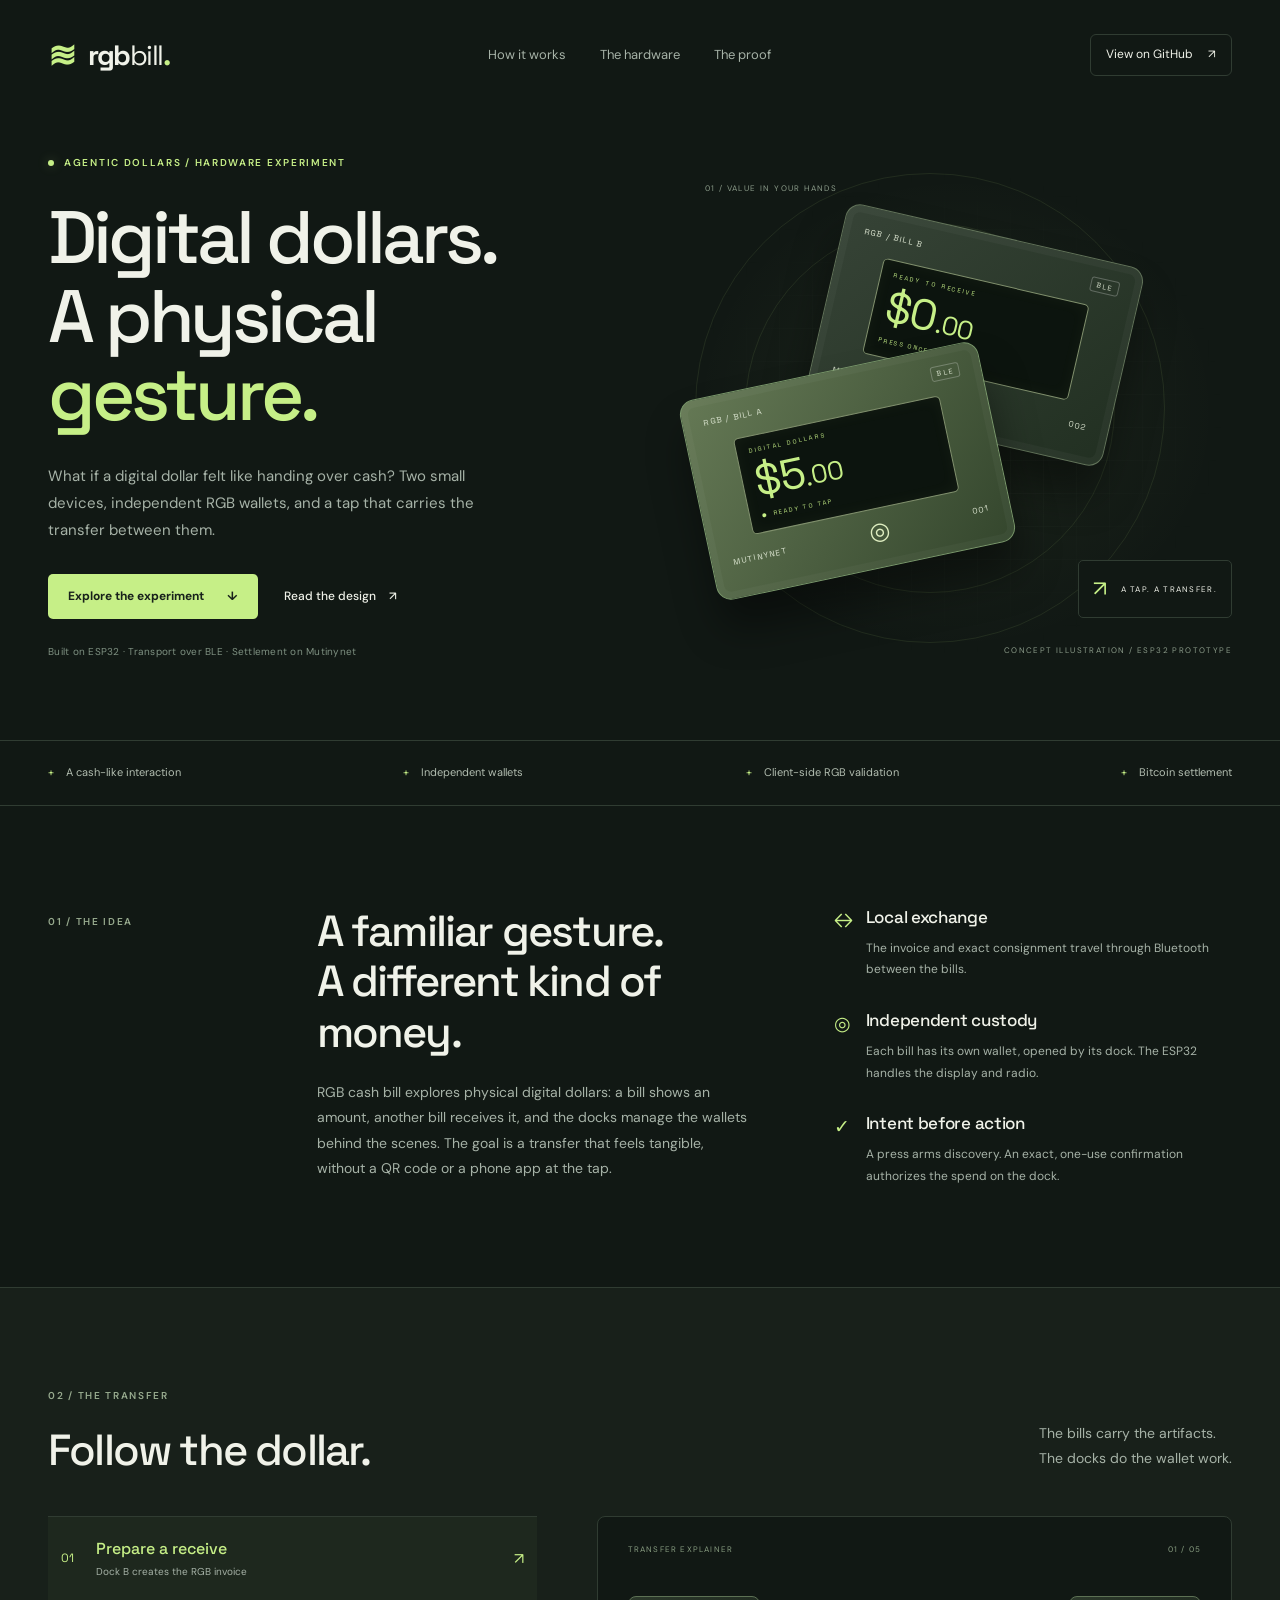
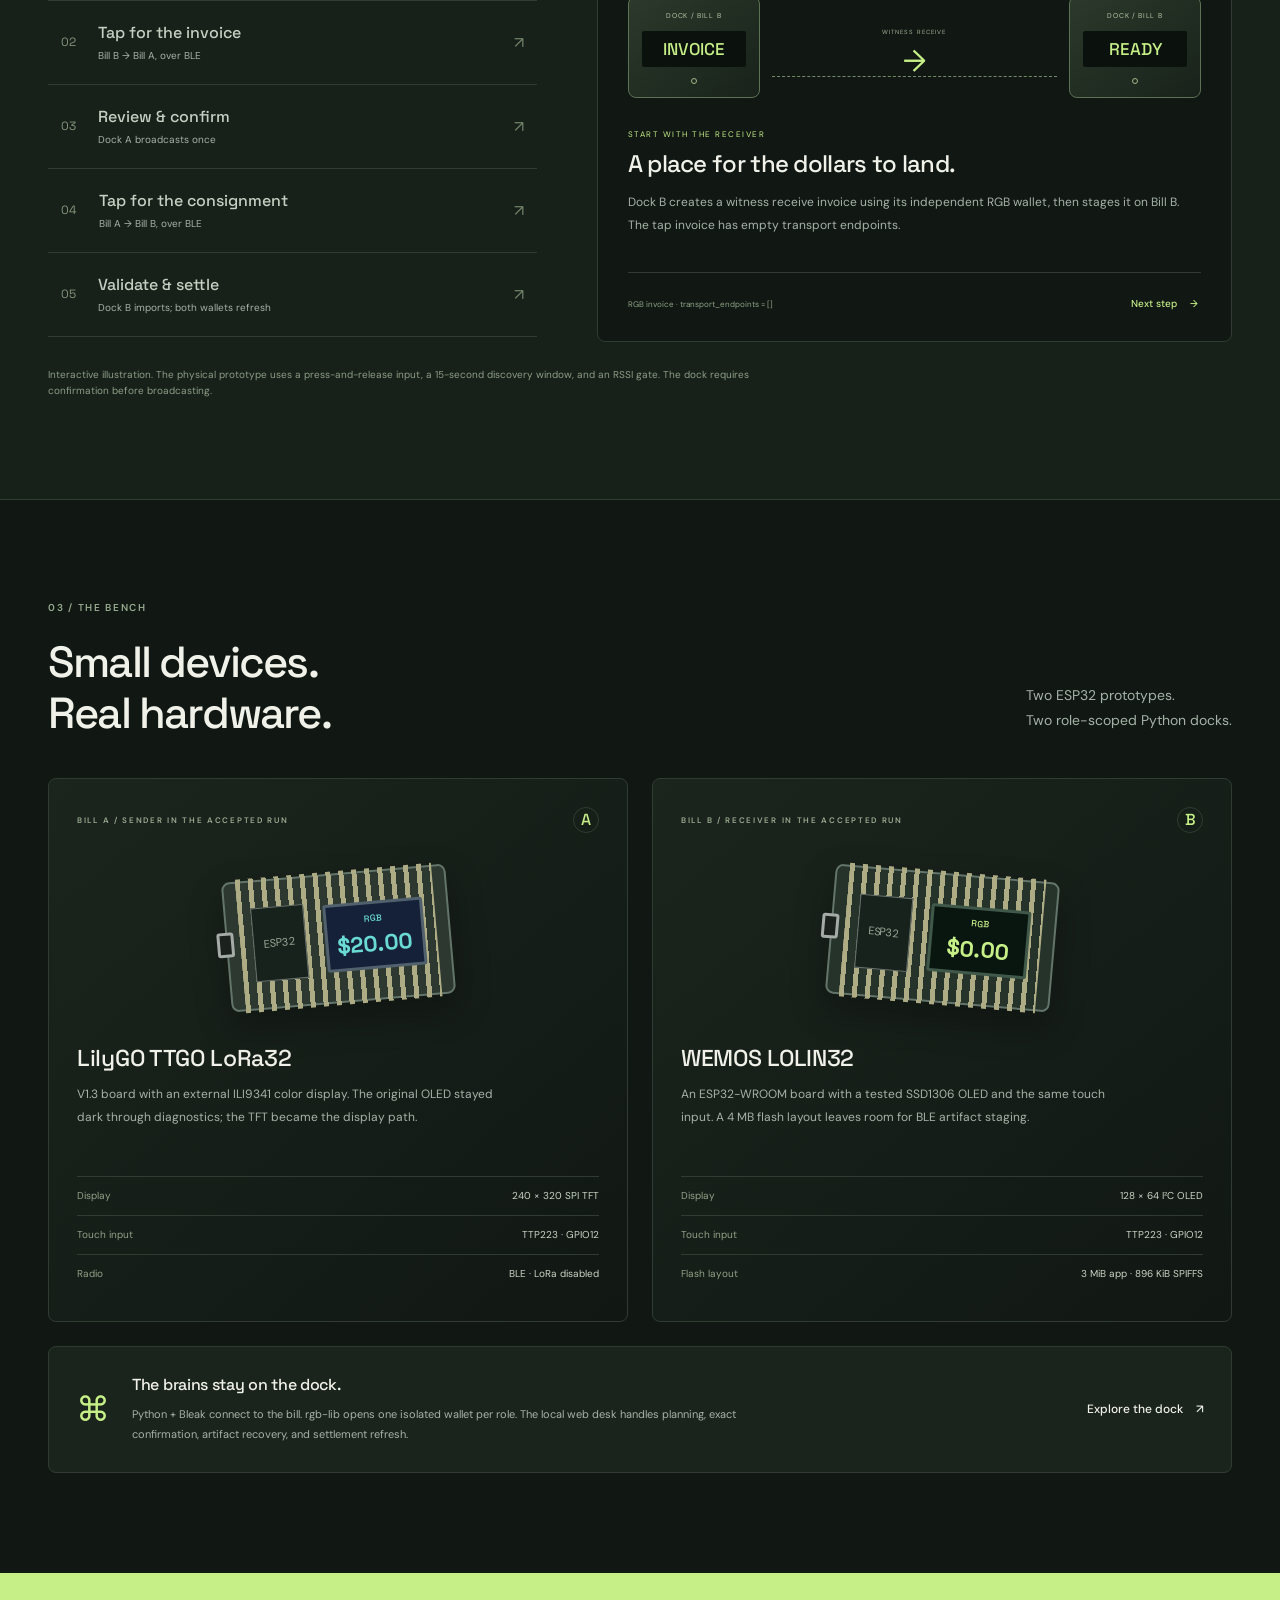
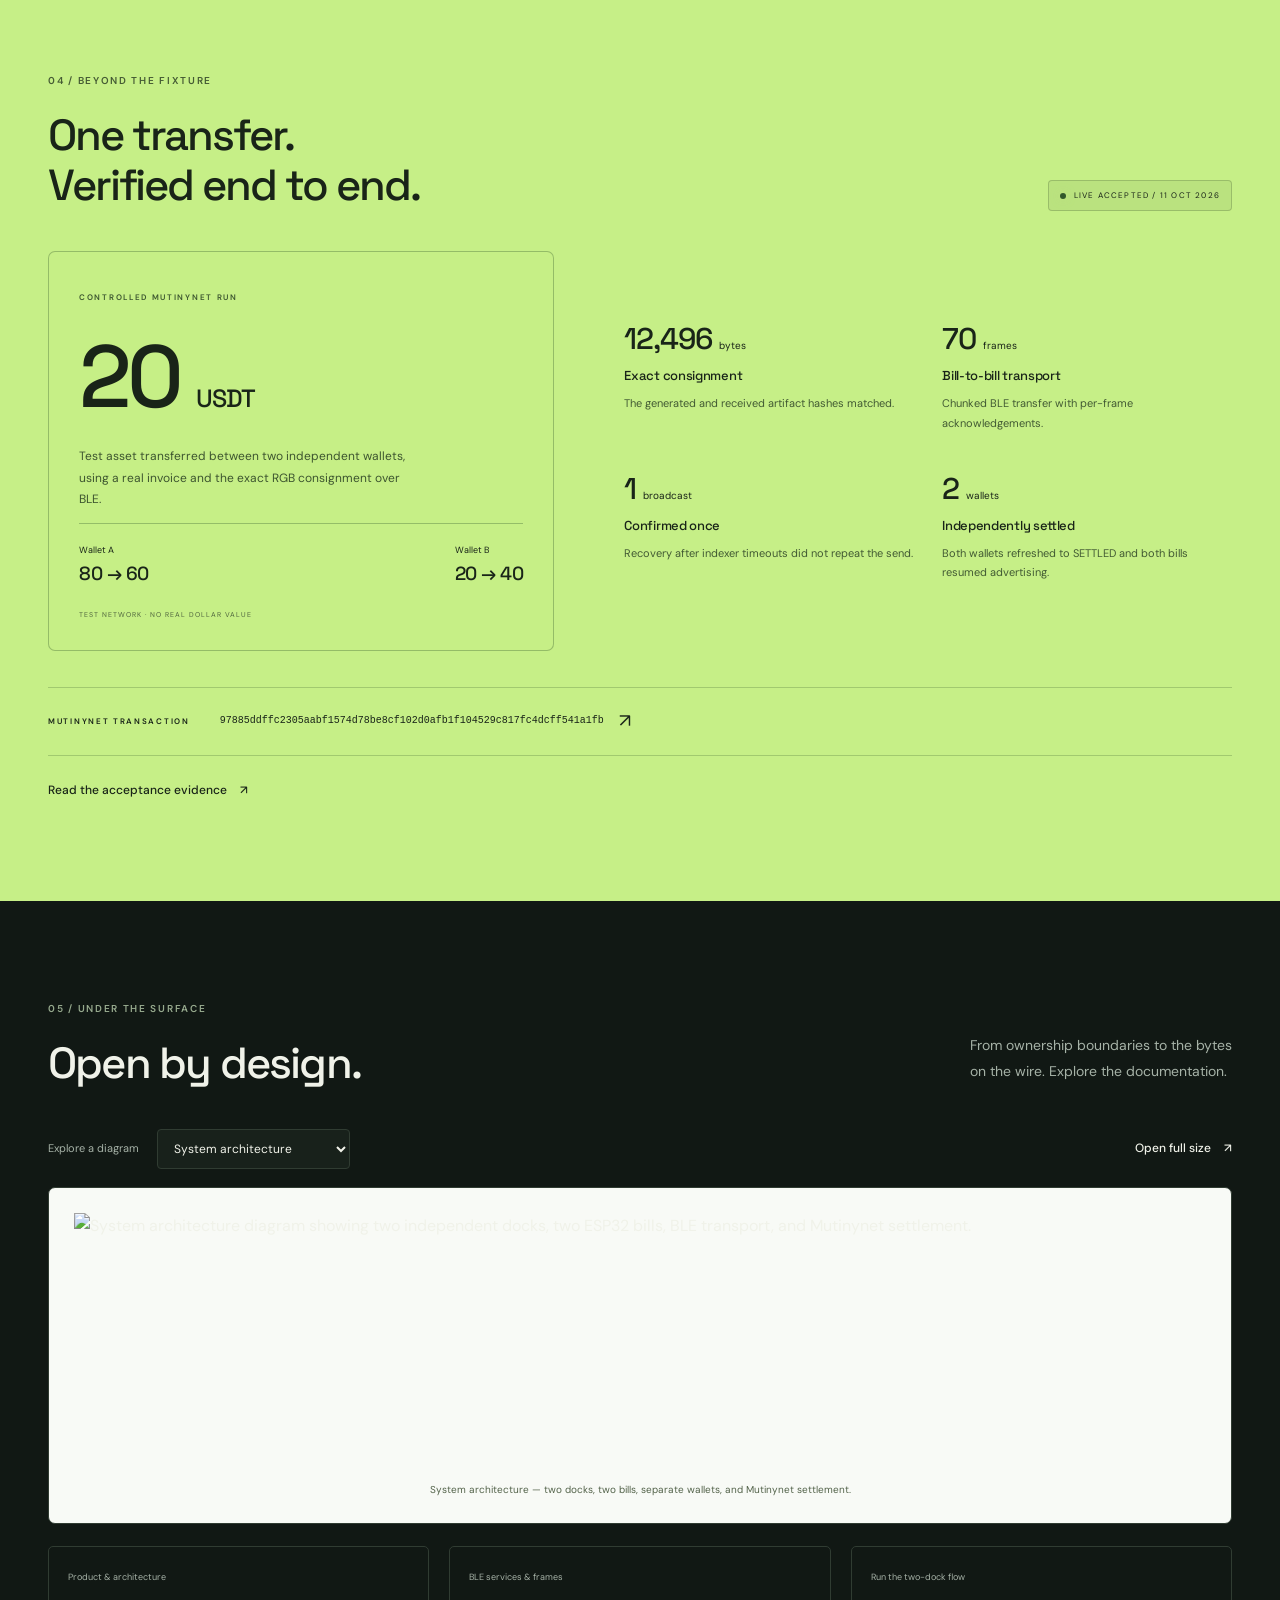
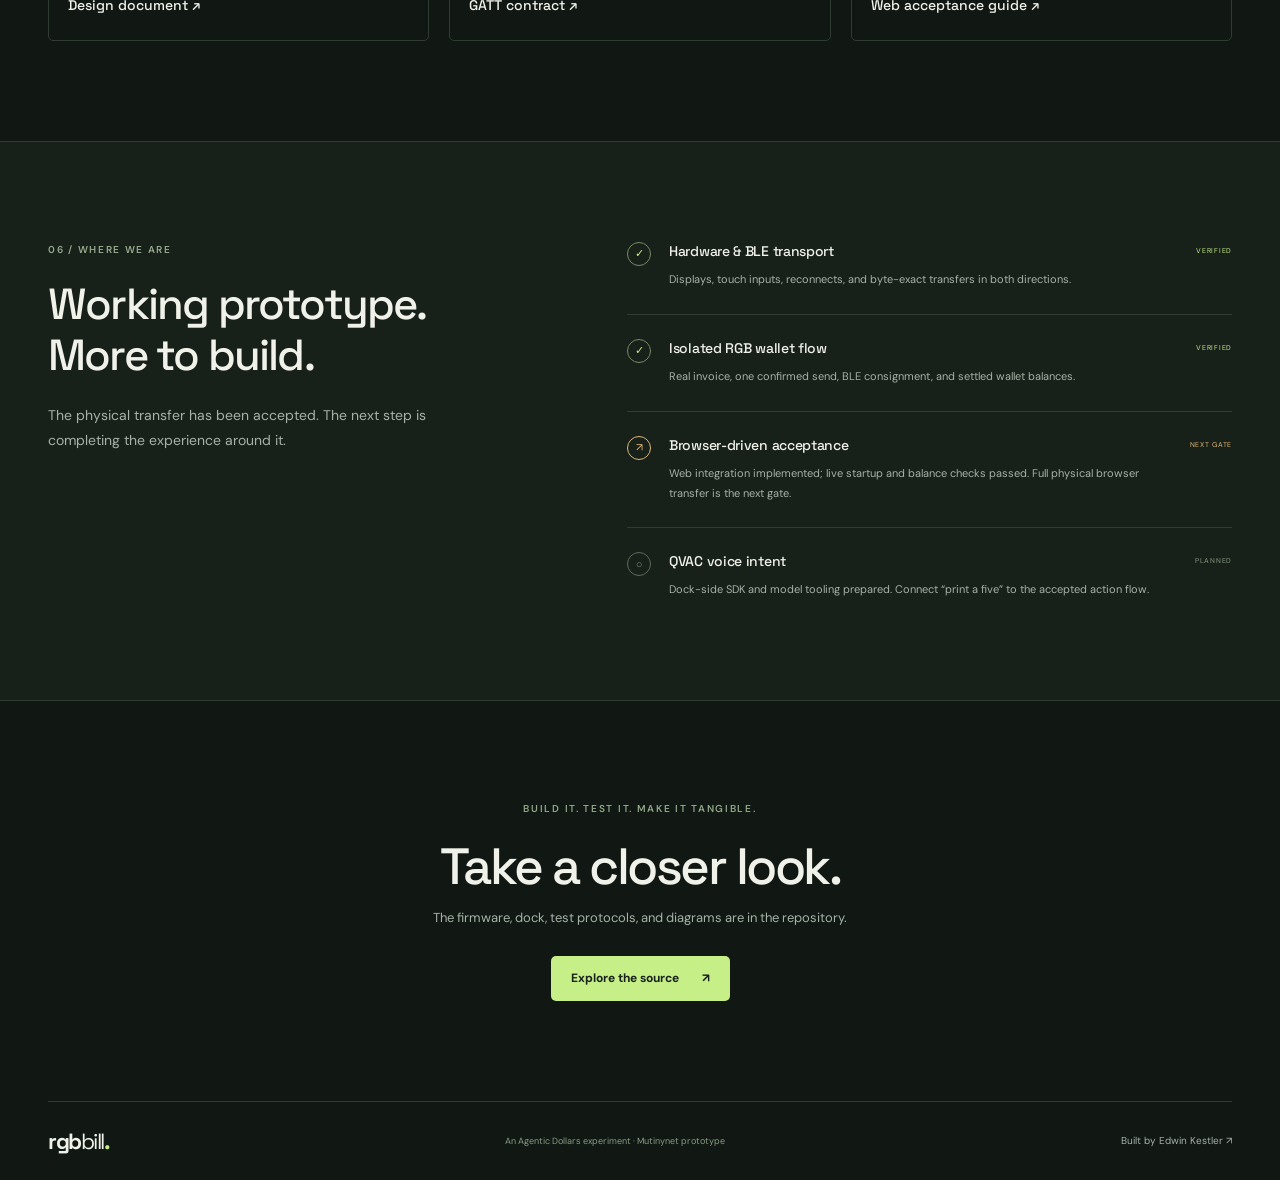
==== site/index.html @ d8220d80 "Add project website and GitHub Pages workflow" ====
<!doctype html>
<html lang="en">
  <head>
    <meta charset="utf-8" />
    <meta name="viewport" content="width=device-width, initial-scale=1" />
    <meta name="theme-color" content="#111814" />
    <meta
      name="description"
      content="RGB cash bill: a physical digital-dollar prototype. Two ESP32 bills exchange RGB invoices and consignments over Bluetooth, with settlement on Bitcoin Mutinynet."
    />
    <meta property="og:type" content="website" />
    <meta
      property="og:title"
      content="RGB cash bill — Digital dollars. A physical gesture."
    />
    <meta
      property="og:description"
      content="Two bills. Two independent wallets. One tap. Explore the working ESP32 + RGB prototype and its verified Mutinynet transfer."
    />
    <title>RGB cash bill — Digital dollars. A physical gesture.</title>
    <link rel="icon" href="assets/favicon.svg" type="image/svg+xml" />
    <link rel="stylesheet" href="styles.css" />
    <script src="app.js" defer></script>
  </head>
  <body>
    <a class="skip-link" href="#main">Skip to content</a>
    <header class="header wrap">
      <a class="wordmark" href="#" aria-label="RGB cash bill home"
        ><span class="brand-icon" aria-hidden="true">≋</span> rgb<span
          class="wordmark-light"
          >bill</span
        ><span class="wordmark-dot">.</span></a
      >
      <nav aria-label="Main navigation">
        <a href="#how-it-works">How it works</a>
        <a href="#hardware">The hardware</a>
        <a href="#proof">The proof</a>
      </nav>
      <a class="repo-link" href="https://github.com/EdwinKestler/bill"
        >View on GitHub <span aria-hidden="true">↗</span></a
      >
    </header>

    <main id="main">
      <section class="hero wrap" aria-labelledby="hero-title">
        <div class="hero-copy">
          <p class="eyebrow">
            <span class="live-dot" aria-hidden="true"></span> AGENTIC DOLLARS /
            HARDWARE EXPERIMENT
          </p>
          <h1 id="hero-title">
            Digital dollars.<br />A physical<br /><em>gesture.</em>
          </h1>
          <p class="hero-description">
            What if a digital dollar felt like handing over cash? Two small
            devices, independent RGB wallets, and a tap that carries the
            transfer between them.
          </p>
          <div class="hero-actions">
            <a class="button primary" href="#how-it-works"
              >Explore the experiment <span aria-hidden="true">↓</span></a
            ><a
              class="text-link"
              href="https://github.com/EdwinKestler/bill/blob/main/docs/DESIGN.md"
              >Read the design <span aria-hidden="true">↗</span></a
            >
          </div>
          <p class="hero-footnote">
            Built on ESP32 · Transport over BLE · Settlement on Mutinynet
          </p>
        </div>
        <div
          class="hero-art"
          role="img"
          aria-label="Illustration of two physical bills: Bill A displays 5 dollars ready to tap, and Bill B displays 0 dollars, ready to receive."
        >
          <div class="art-grid" aria-hidden="true"></div>
          <div class="orbit orbit-one" aria-hidden="true"></div>
          <div class="orbit orbit-two" aria-hidden="true"></div>
          <span class="art-label art-label-top" aria-hidden="true"
            >01 / VALUE IN YOUR HANDS</span
          >
          <div class="physical-note note-back" aria-hidden="true">
            <div class="note-top">
              <span>RGB / BILL B</span><span class="note-chip">BLE</span>
            </div>
            <div class="note-display">
              <span class="display-label">READY TO RECEIVE</span
              ><span class="display-amount">$0<span>.00</span></span
              ><span class="display-status">PRESS ONCE TO ARM</span>
            </div>
            <div class="note-bottom">
              <span>MUTINYNET</span><span class="note-touch">◎</span
              ><span>002</span>
            </div>
          </div>
          <div class="physical-note note-front" aria-hidden="true">
            <div class="note-top">
              <span>RGB / BILL A</span><span class="note-chip">BLE</span>
            </div>
            <div class="note-display">
              <span class="display-label">DIGITAL DOLLARS</span
              ><span class="display-amount">$5<span>.00</span></span
              ><span class="display-status"><i></i> READY TO TAP</span>
            </div>
            <div class="note-bottom">
              <span>MUTINYNET</span><span class="note-touch">◎</span
              ><span>001</span>
            </div>
          </div>
          <span class="tap-badge" aria-hidden="true"
            ><span>↗</span> A TAP. A TRANSFER.</span
          >
          <span class="art-label art-label-bottom" aria-hidden="true"
            >CONCEPT ILLUSTRATION / ESP32 PROTOTYPE</span
          >
        </div>
      </section>

      <div class="principle-strip">
        <div class="wrap">
          <span>A cash-like interaction</span><span>Independent wallets</span
          ><span>Client-side RGB validation</span
          ><span>Bitcoin settlement</span>
        </div>
      </div>

      <section class="intro wrap section" aria-labelledby="idea-title">
        <p class="eyebrow section-number">01 / THE IDEA</p>
        <div>
          <h2 id="idea-title">
            A familiar gesture.<br />A different kind of money.
          </h2>
          <p class="section-copy">
            RGB cash bill explores physical digital dollars: a bill shows an
            amount, another bill receives it, and the docks manage the wallets
            behind the scenes. The goal is a transfer that feels tangible,
            without a QR code or a phone app at the tap.
          </p>
        </div>
        <div class="intro-details">
          <article>
            <span class="detail-symbol" aria-hidden="true">↔</span>
            <h3>Local exchange</h3>
            <p>
              The invoice and exact consignment travel through Bluetooth between
              the bills.
            </p>
          </article>
          <article>
            <span class="detail-symbol" aria-hidden="true">◎</span>
            <h3>Independent custody</h3>
            <p>
              Each bill has its own wallet, opened by its dock. The ESP32
              handles the display and radio.
            </p>
          </article>
          <article>
            <span class="detail-symbol" aria-hidden="true">✓</span>
            <h3>Intent before action</h3>
            <p>
              A press arms discovery. An exact, one-use confirmation authorizes
              the spend on the dock.
            </p>
          </article>
        </div>
      </section>

      <section
        id="how-it-works"
        class="flow-section section"
        aria-labelledby="flow-title"
      >
        <div class="wrap">
          <div class="section-heading">
            <div>
              <p class="eyebrow section-number">02 / THE TRANSFER</p>
              <h2 id="flow-title">Follow the dollar.</h2>
            </div>
            <p class="section-copy">
              The bills carry the artifacts.<br />The docks do the wallet work.
            </p>
          </div>
          <div class="flow-layout">
            <div
              class="flow-steps"
              role="tablist"
              aria-label="Transfer sequence"
              aria-orientation="vertical"
            >
              <button
                id="step-1"
                class="flow-step"
                role="tab"
                aria-selected="true"
                aria-controls="flow-panel"
                tabindex="0"
                data-step="0"
              >
                <span class="step-number">01</span
                ><span
                  ><strong>Prepare a receive</strong
                  ><small>Dock B creates the RGB invoice</small></span
                ><span class="step-arrow" aria-hidden="true">↗</span>
              </button>
              <button
                id="step-2"
                class="flow-step"
                role="tab"
                aria-selected="false"
                aria-controls="flow-panel"
                tabindex="-1"
                data-step="1"
              >
                <span class="step-number">02</span
                ><span
                  ><strong>Tap for the invoice</strong
                  ><small>Bill B → Bill A, over BLE</small></span
                ><span class="step-arrow" aria-hidden="true">↗</span>
              </button>
              <button
                id="step-3"
                class="flow-step"
                role="tab"
                aria-selected="false"
                aria-controls="flow-panel"
                tabindex="-1"
                data-step="2"
              >
                <span class="step-number">03</span
                ><span
                  ><strong>Review &amp; confirm</strong
                  ><small>Dock A broadcasts once</small></span
                ><span class="step-arrow" aria-hidden="true">↗</span>
              </button>
              <button
                id="step-4"
                class="flow-step"
                role="tab"
                aria-selected="false"
                aria-controls="flow-panel"
                tabindex="-1"
                data-step="3"
              >
                <span class="step-number">04</span
                ><span
                  ><strong>Tap for the consignment</strong
                  ><small>Bill A → Bill B, over BLE</small></span
                ><span class="step-arrow" aria-hidden="true">↗</span>
              </button>
              <button
                id="step-5"
                class="flow-step"
                role="tab"
                aria-selected="false"
                aria-controls="flow-panel"
                tabindex="-1"
                data-step="4"
              >
                <span class="step-number">05</span
                ><span
                  ><strong>Validate &amp; settle</strong
                  ><small>Dock B imports; both wallets refresh</small></span
                ><span class="step-arrow" aria-hidden="true">↗</span>
              </button>
            </div>
            <div
              id="flow-panel"
              class="flow-panel"
              role="tabpanel"
              aria-labelledby="step-1"
              tabindex="0"
            >
              <div class="panel-top">
                <span>TRANSFER EXPLAINER</span
                ><span id="flow-counter">01 / 05</span>
              </div>
              <div class="transfer-visual" aria-hidden="true">
                <div class="mini-device">
                  <span id="flow-source-label">DOCK / BILL B</span
                  ><b id="flow-source">INVOICE</b><i></i>
                </div>
                <div class="transfer-wire">
                  <span id="flow-channel">WITNESS RECEIVE</span>
                  <div>→</div>
                </div>
                <div class="mini-device destination">
                  <span id="flow-destination-label">DOCK / BILL B</span
                  ><b id="flow-destination">READY</b><i></i>
                </div>
              </div>
              <p id="flow-tag" class="panel-tag">START WITH THE RECEIVER</p>
              <h3 id="flow-subtitle">A place for the dollars to land.</h3>
              <p id="flow-description">
                Dock B creates a witness receive invoice using its independent
                RGB wallet, then stages it on Bill B. The tap invoice has empty
                transport endpoints.
              </p>
              <div class="panel-footer">
                <span id="flow-detail"
                  >RGB invoice · transport_endpoints = []</span
                ><button id="next-step" class="text-button">
                  Next step <span aria-hidden="true">→</span>
                </button>
              </div>
            </div>
          </div>
          <p class="flow-note">
            Interactive illustration. The physical prototype uses a
            press-and-release input, a 15-second discovery window, and an RSSI
            gate. The dock requires confirmation before broadcasting.
          </p>
          <noscript
            ><p class="flow-note">
              The five steps are: prepare the receiving invoice; tap to move it
              to the sender; review and confirm on Dock A; tap to move the
              consignment to Bill B; import and settle on Dock B. Enable
              JavaScript to explore each step.
            </p></noscript
          >
        </div>
      </section>

      <section
        id="hardware"
        class="wrap section"
        aria-labelledby="hardware-title"
      >
        <div class="section-heading">
          <div>
            <p class="eyebrow section-number">03 / THE BENCH</p>
            <h2 id="hardware-title">Small devices.<br />Real hardware.</h2>
          </div>
          <p class="section-copy">
            Two ESP32 prototypes.<br />Two role-scoped Python docks.
          </p>
        </div>
        <div class="hardware-grid">
          <article class="hardware-card">
            <div class="hardware-top">
              <span class="eyebrow">BILL A / SENDER IN THE ACCEPTED RUN</span
              ><span class="hardware-index">A</span>
            </div>
            <div class="board-illustration board-ttgo" aria-hidden="true">
              <div class="board-pins"></div>
              <span class="board-chip">ESP32</span
              ><span class="board-screen">RGB<br /><b>$20.00</b></span
              ><span class="board-usb"></span>
            </div>
            <h3>LilyGO TTGO LoRa32</h3>
            <p>
              V1.3 board with an external ILI9341 color display. The original
              OLED stayed dark through diagnostics; the TFT became the display
              path.
            </p>
            <dl>
              <div>
                <dt>Display</dt>
                <dd>240 × 320 SPI TFT</dd>
              </div>
              <div>
                <dt>Touch input</dt>
                <dd>TTP223 · GPIO12</dd>
              </div>
              <div>
                <dt>Radio</dt>
                <dd>BLE · LoRa disabled</dd>
              </div>
            </dl>
          </article>
          <article class="hardware-card">
            <div class="hardware-top">
              <span class="eyebrow">BILL B / RECEIVER IN THE ACCEPTED RUN</span
              ><span class="hardware-index">B</span>
            </div>
            <div class="board-illustration board-lolin" aria-hidden="true">
              <div class="board-pins"></div>
              <span class="board-chip">ESP32</span
              ><span class="board-screen">RGB<br /><b>$0.00</b></span
              ><span class="board-usb"></span>
            </div>
            <h3>WEMOS LOLIN32</h3>
            <p>
              An ESP32-WROOM board with a tested SSD1306 OLED and the same touch
              input. A 4 MB flash layout leaves room for BLE artifact staging.
            </p>
            <dl>
              <div>
                <dt>Display</dt>
                <dd>128 × 64 I²C OLED</dd>
              </div>
              <div>
                <dt>Touch input</dt>
                <dd>TTP223 · GPIO12</dd>
              </div>
              <div>
                <dt>Flash layout</dt>
                <dd>3 MiB app · 896 KiB SPIFFS</dd>
              </div>
            </dl>
          </article>
        </div>
        <div class="dock-summary">
          <span class="dock-icon" aria-hidden="true">⌘</span>
          <div>
            <h3>The brains stay on the dock.</h3>
            <p>
              Python + Bleak connect to the bill. rgb-lib opens one isolated
              wallet per role. The local web desk handles planning, exact
              confirmation, artifact recovery, and settlement refresh.
            </p>
          </div>
          <a
            class="text-link"
            href="https://github.com/EdwinKestler/bill/tree/main/web"
            >Explore the dock <span aria-hidden="true">↗</span></a
          >
        </div>
      </section>

      <section id="proof" class="proof-section section">
        <div class="wrap">
          <div class="section-heading">
            <div>
              <p class="eyebrow section-number">04 / BEYOND THE FIXTURE</p>
              <h2>One transfer.<br />Verified end to end.</h2>
            </div>
            <span class="verified-label"
              ><span class="live-dot" aria-hidden="true"></span> LIVE ACCEPTED /
              11 OCT 2026</span
            >
          </div>
          <div class="proof-grid">
            <div class="proof-feature">
              <span class="eyebrow">CONTROLLED MUTINYNET RUN</span>
              <p class="proof-amount">20 <span>USDT</span></p>
              <p>
                Test asset transferred between two independent wallets, using a
                real invoice and the exact RGB consignment over BLE.
              </p>
              <div class="balance-row">
                <span>Wallet A <b>80 → 60</b></span
                ><span>Wallet B <b>20 → 40</b></span>
              </div>
              <span class="proof-test-label"
                >TEST NETWORK · NO REAL DOLLAR VALUE</span
              >
            </div>
            <div class="proof-metrics">
              <article>
                <span class="metric-value">12,496 <small>bytes</small></span>
                <h3>Exact consignment</h3>
                <p>The generated and received artifact hashes matched.</p>
              </article>
              <article>
                <span class="metric-value">70 <small>frames</small></span>
                <h3>Bill-to-bill transport</h3>
                <p>Chunked BLE transfer with per-frame acknowledgements.</p>
              </article>
              <article>
                <span class="metric-value">1 <small>broadcast</small></span>
                <h3>Confirmed once</h3>
                <p>Recovery after indexer timeouts did not repeat the send.</p>
              </article>
              <article>
                <span class="metric-value">2 <small>wallets</small></span>
                <h3>Independently settled</h3>
                <p>
                  Both wallets refreshed to SETTLED and both bills resumed
                  advertising.
                </p>
              </article>
            </div>
          </div>
          <div class="transaction">
            <span class="eyebrow">MUTINYNET TRANSACTION</span
            ><a
              href="https://mutinynet.com/tx/97885ddffc2305aabf1574d78be8cf102d0afb1f104529c817fc4dcff541a1fb"
              ><code
                >97885ddffc2305aabf1574d78be8cf102d0afb1f104529c817fc4dcff541a1fb</code
              ><span aria-hidden="true">↗</span></a
            >
          </div>
          <a
            class="text-link"
            href="https://github.com/EdwinKestler/bill/blob/main/docs/RGB-TAP-LIVE.md"
            >Read the acceptance evidence <span aria-hidden="true">↗</span></a
          >
        </div>
      </section>

      <section
        id="architecture"
        class="wrap section"
        aria-labelledby="architecture-title"
      >
        <div class="section-heading">
          <div>
            <p class="eyebrow section-number">05 / UNDER THE SURFACE</p>
            <h2 id="architecture-title">Open by design.</h2>
          </div>
          <p class="section-copy">
            From ownership boundaries to the bytes<br />on the wire. Explore the
            documentation.
          </p>
        </div>
        <div class="diagram-toolbar">
          <label for="diagram-select">Explore a diagram</label
          ><select id="diagram-select">
            <option value="01-system-architecture">System architecture</option>
            <option value="02-component-ownership">Component ownership</option>
            <option value="03-rgb-transfer-sequence">
              RGB transfer sequence
            </option>
            <option value="04-bill-state-machine">Bill state machine</option>
            <option value="05-gatt-contract">GATT contract</option>
            <option value="06-chunk-frame">Chunk frame</option>
            <option value="07-bill-hardware">Bill hardware</option>
            <option value="08-trust-boundaries">
              Trust boundaries
            </option></select
          ><a
            id="diagram-full"
            class="text-link"
            href="assets/diagrams/01-system-architecture.png"
            target="_blank"
            rel="noopener"
            >Open full size <span aria-hidden="true">↗</span></a
          >
        </div>
        <figure class="diagram-frame">
          <img
            id="diagram-image"
            src="assets/diagrams/01-system-architecture.png"
            width="2800"
            height="622"
            alt="System architecture diagram showing two independent docks, two ESP32 bills, BLE transport, and Mutinynet settlement."
            loading="lazy"
          />
          <figcaption id="diagram-caption">
            System architecture — two docks, two bills, separate wallets, and
            Mutinynet settlement.
          </figcaption>
        </figure>
        <div class="doc-links">
          <a
            href="https://github.com/EdwinKestler/bill/blob/main/docs/DESIGN.md"
            ><span>Product &amp; architecture</span><b>Design document ↗</b></a
          ><a
            href="https://github.com/EdwinKestler/bill/blob/main/docs/PROTOCOL.md"
            ><span>BLE services &amp; frames</span><b>GATT contract ↗</b></a
          ><a
            href="https://github.com/EdwinKestler/bill/blob/main/docs/WEB-RGB-TEST.md"
            ><span>Run the two-dock flow</span><b>Web acceptance guide ↗</b></a
          >
        </div>
      </section>

      <section class="roadmap-section section">
        <div class="wrap roadmap-layout">
          <div>
            <p class="eyebrow section-number">06 / WHERE WE ARE</p>
            <h2>Working prototype.<br />More to build.</h2>
            <p class="section-copy">
              The physical transfer has been accepted. The next step is
              completing the experience around it.
            </p>
          </div>
          <ol class="roadmap">
            <li>
              <span class="roadmap-dot done" aria-hidden="true">✓</span>
              <div>
                <h3>Hardware &amp; BLE transport</h3>
                <p>
                  Displays, touch inputs, reconnects, and byte-exact transfers
                  in both directions.
                </p>
              </div>
              <span class="status-label">VERIFIED</span>
            </li>
            <li>
              <span class="roadmap-dot done" aria-hidden="true">✓</span>
              <div>
                <h3>Isolated RGB wallet flow</h3>
                <p>
                  Real invoice, one confirmed send, BLE consignment, and settled
                  wallet balances.
                </p>
              </div>
              <span class="status-label">VERIFIED</span>
            </li>
            <li>
              <span class="roadmap-dot current" aria-hidden="true">↗</span>
              <div>
                <h3>Browser-driven acceptance</h3>
                <p>
                  Web integration implemented; live startup and balance checks
                  passed. Full physical browser transfer is the next gate.
                </p>
              </div>
              <span class="status-label current">NEXT GATE</span>
            </li>
            <li>
              <span class="roadmap-dot future" aria-hidden="true">○</span>
              <div>
                <h3>QVAC voice intent</h3>
                <p>
                  Dock-side SDK and model tooling prepared. Connect “print a
                  five” to the accepted action flow.
                </p>
              </div>
              <span class="status-label future">PLANNED</span>
            </li>
          </ol>
        </div>
      </section>

      <section class="cta wrap">
        <p class="eyebrow">BUILD IT. TEST IT. MAKE IT TANGIBLE.</p>
        <h2>Take a closer look.</h2>
        <p>
          The firmware, dock, test protocols, and diagrams are in the
          repository.
        </p>
        <a class="button primary" href="https://github.com/EdwinKestler/bill"
          >Explore the source <span aria-hidden="true">↗</span></a
        >
      </section>
    </main>
    <footer class="wrap footer">
      <a class="wordmark" href="#"
        >rgb<span class="wordmark-light">bill</span
        ><span class="wordmark-dot">.</span></a
      >
      <p>An Agentic Dollars experiment · Mutinynet prototype</p>
      <a href="https://github.com/EdwinKestler"
        >Built by Edwin Kestler <span aria-hidden="true">↗</span></a
      >
    </footer>
  </body>
</html>
---- site/styles.css ----
@import url("https://fonts.googleapis.com/css2?family=DM+Sans:wght@400;500;600;700&family=Space+Grotesk:wght@400;500;600;700&display=swap");

:root {
  --bg: #111814;
  --surface: #18211b;
  --border: #303c32;
  --text: #f0f2e9;
  --muted: #a6b2a7;
  --lime: #c6ef87;
  --heading: "Space Grotesk", sans-serif;
  --body: "DM Sans", sans-serif;
  color-scheme: dark;
}
* {
  box-sizing: border-box;
}
html {
  scroll-behavior: smooth;
  scroll-padding-top: 35px;
}
body {
  margin: 0;
  background: var(--bg);
  color: var(--text);
  font-family: var(--body);
  font-size: 16px;
  line-height: 1.6;
}
a {
  color: inherit;
  text-decoration: none;
}
button,
select {
  font: inherit;
}
button,
a,
select {
  -webkit-tap-highlight-color: transparent;
}
button {
  cursor: pointer;
}
a:focus-visible,
button:focus-visible,
select:focus-visible,
[tabindex]:focus-visible {
  outline: 2px solid var(--lime);
  outline-offset: 5px;
}
::selection {
  background: var(--lime);
  color: var(--bg);
}
.wrap {
  width: min(1200px, calc(100% - 96px));
  margin-inline: auto;
}
.skip-link {
  position: absolute;
  z-index: 10;
  top: -60px;
  left: 20px;
  background: var(--lime);
  color: var(--bg);
  padding: 10px;
}
.skip-link:focus {
  top: 10px;
}
.header {
  height: 110px;
  display: flex;
  align-items: center;
  justify-content: space-between;
  gap: 25px;
}
.wordmark {
  display: flex;
  align-items: center;
  font: 700 28px var(--heading);
  letter-spacing: -1.5px;
}
.wordmark-light {
  font-weight: 400;
}
.wordmark-dot {
  color: var(--lime);
}
.brand-icon {
  color: var(--lime);
  font-size: 34px;
  letter-spacing: 0;
  margin-right: 12px;
}
.header nav {
  display: flex;
  gap: 34px;
  font-size: 13px;
  color: var(--muted);
}
.header a:hover,
.text-link:hover,
.footer a:hover {
  color: var(--lime);
}
.repo-link {
  font-size: 12px;
  border: 1px solid var(--border);
  border-radius: 6px;
  padding: 10px 15px;
}
.repo-link span {
  margin-left: 12px;
}
.hero {
  display: grid;
  grid-template-columns: 1.08fr 1fr;
  gap: 35px;
  align-items: center;
  min-height: 630px;
  padding-block: 45px 70px;
}
.eyebrow {
  font-size: 10px;
  letter-spacing: 1.7px;
  font-weight: 600;
  line-height: 1.6;
  margin: 0;
}
.hero .eyebrow {
  display: flex;
  align-items: center;
  gap: 10px;
  color: var(--lime);
}
.live-dot {
  width: 6px;
  height: 6px;
  display: inline-block;
  flex-shrink: 0;
  background: var(--lime);
  border-radius: 50%;
  box-shadow: 0 0 12px #c6ef8750;
}
h1,
h2,
h3,
p {
  margin-top: 0;
}
h1 {
  font: 500 clamp(55px, 5.8vw, 80px) / 1.06 var(--heading);
  letter-spacing: -4px;
  margin: 28px 0;
}
h1 em {
  font-style: normal;
  color: var(--lime);
}
.hero-description {
  max-width: 430px;
  color: var(--muted);
  font-size: 15px;
  line-height: 1.8;
}
.hero-actions {
  display: flex;
  align-items: center;
  gap: 26px;
  margin-top: 30px;
}
.button {
  display: inline-flex;
  align-items: center;
  justify-content: center;
  gap: 23px;
  padding: 13px 20px;
  border-radius: 5px;
  font-size: 12px;
  font-weight: 700;
  transition:
    background 0.15s,
    transform 0.15s;
}
.primary {
  background: var(--lime);
  color: #18211b;
}
.primary:hover {
  background: #d9ffad;
  transform: translateY(-2px);
}
.text-link,
.text-button {
  font-size: 12px;
  font-weight: 500;
}
.text-link span {
  margin-left: 10px;
}
.hero-footnote {
  font-size: 10px;
  letter-spacing: 0.25px;
  color: #7f9182;
  margin-top: 25px;
}
.hero-art {
  height: 500px;
  position: relative;
  isolation: isolate;
  background: radial-gradient(ellipse at center, #c6ef8710, transparent 67%);
}
.art-grid {
  position: absolute;
  inset: 0;
  background-image:
    linear-gradient(#9bad9410 1px, transparent 1px),
    linear-gradient(90deg, #9bad9410 1px, transparent 1px);
  background-size: 33px 33px;
  mask-image: radial-gradient(ellipse, #000, transparent 70%);
}
.orbit {
  position: absolute;
  border: 1px solid #c6ef8717;
  border-radius: 50%;
  width: 370px;
  height: 370px;
  left: 65px;
  top: 60px;
}
.orbit-two {
  width: 470px;
  height: 470px;
  left: 15px;
  top: 10px;
}
.art-label {
  position: absolute;
  font-size: 8px;
  letter-spacing: 1.4px;
  color: #8b9b89;
}
.art-label-top {
  left: 25px;
  top: 19px;
}
.art-label-bottom {
  right: 0;
  bottom: 6px;
}
.physical-note {
  position: absolute;
  width: 305px;
  height: 204px;
  border-radius: 15px;
  border: 1px solid #7a986b;
  background: linear-gradient(130deg, #657955, #34462d);
  box-shadow:
    0 30px 40px #0006,
    inset 0 0 0 7px #ffffff08;
  padding: 17px 21px;
  font-family: var(--heading);
}
.note-back {
  top: 70px;
  left: 142px;
  transform: rotate(13deg);
  background: linear-gradient(130deg, #364336, #223022);
  border-color: #617259;
}
.note-front {
  left: 15px;
  top: 206px;
  transform: rotate(-12deg);
}
.note-top,
.note-bottom {
  display: flex;
  justify-content: space-between;
  align-items: center;
  font-size: 8px;
  letter-spacing: 1.3px;
  color: #dde6d2;
}
.note-chip {
  border: 1px solid #ffffff40;
  border-radius: 3px;
  padding: 1px 5px;
  font-size: 7px;
}
.note-display {
  margin: 14px 25px 12px;
  background: #0c140e;
  border: 1px solid #80906d;
  border-radius: 5px;
  padding: 10px 12px;
  display: flex;
  flex-direction: column;
  color: var(--lime);
  box-shadow: inset 0 0 16px #c6ef870b;
}
.display-label {
  font-size: 6px;
  letter-spacing: 2px;
}
.display-amount {
  font-size: 43px;
  line-height: 1.2;
  letter-spacing: -1px;
}
.display-amount > span {
  font-size: 26px;
}
.display-status {
  font-size: 6px;
  letter-spacing: 1.5px;
  margin-top: 5px;
}
.display-status i {
  display: inline-block;
  width: 4px;
  height: 4px;
  border-radius: 50%;
  background: var(--lime);
  margin-right: 4px;
}
.note-touch {
  font-size: 24px;
  line-height: 20px;
  color: #deedc0;
}
.tap-badge {
  position: absolute;
  bottom: 45px;
  right: 0;
  display: flex;
  align-items: center;
  gap: 12px;
  background: var(--bg);
  border: 1px solid var(--border);
  border-radius: 5px;
  padding: 10px 14px;
  font-size: 8px;
  letter-spacing: 1.3px;
}
.tap-badge > span {
  color: var(--lime);
  font-size: 22px;
}
.principle-strip {
  border-block: 1px solid var(--border);
}
.principle-strip .wrap {
  display: flex;
  justify-content: space-between;
  padding-block: 23px;
  gap: 20px;
  color: #b2bdb0;
  font-size: 11px;
}
.principle-strip span:before {
  content: "+";
  color: var(--lime);
  margin-right: 12px;
}
.section {
  padding-block: 100px;
}
.section-number {
  color: #97aa8e;
  margin-bottom: 21px;
}
h2 {
  font: 500 clamp(32px, 3.4vw, 46px) / 1.16 var(--heading);
  letter-spacing: -1.8px;
  margin-bottom: 23px;
}
.section-copy {
  font-size: 14px;
  color: var(--muted);
  max-width: 430px;
  line-height: 1.8;
  margin-bottom: 0;
}
.intro {
  display: grid;
  grid-template-columns: 0.58fr 1.22fr 1fr;
  gap: 40px;
}
.intro > .section-number {
  padding-top: 8px;
}
.intro-details {
  display: flex;
  flex-direction: column;
  gap: 28px;
  padding-left: 28px;
}
.intro-details article {
  position: relative;
}
.detail-symbol {
  position: absolute;
  left: -32px;
  top: 0;
  font-size: 19px;
  color: var(--lime);
}
h3 {
  font: 500 17px var(--heading);
  letter-spacing: -0.3px;
  margin-bottom: 10px;
}
.intro-details p {
  color: var(--muted);
  font-size: 12px;
  margin-bottom: 0;
  line-height: 1.8;
}
.section-heading {
  display: flex;
  justify-content: space-between;
  align-items: flex-end;
  gap: 30px;
  margin-bottom: 40px;
}
.section-heading h2 {
  margin-bottom: 0;
}
.section-heading > .section-copy {
  padding-bottom: 5px;
}
.flow-section {
  background: #18201a;
  border-block: 1px solid var(--border);
}
.flow-layout {
  display: grid;
  grid-template-columns: 1fr 1.3fr;
  gap: 60px;
}
.flow-steps {
  display: flex;
  flex-direction: column;
}
.flow-step {
  display: flex;
  align-items: center;
  gap: 22px;
  background: transparent;
  border: 0;
  border-bottom: 1px solid var(--border);
  padding: 21px 13px;
  text-align: left;
  color: var(--muted);
  min-height: 82px;
}
.flow-step:first-child {
  border-top: 1px solid var(--border);
}
.step-number {
  font-family: var(--heading);
  font-size: 12px;
  color: #82957b;
}
.flow-step strong {
  display: block;
  font: 500 16px var(--heading);
  color: #c6cfc1;
}
.flow-step small {
  display: block;
  font-size: 10px;
  line-height: 1.5;
  margin-top: 5px;
}
.step-arrow {
  margin-left: auto;
  color: #71856a;
}
.flow-step[aria-selected="true"] {
  background: #c6ef8709;
}
.flow-step[aria-selected="true"] strong,
.flow-step[aria-selected="true"] .step-number,
.flow-step[aria-selected="true"] .step-arrow {
  color: var(--lime);
}
.flow-step:hover {
  background: #c6ef8706;
}
.flow-panel {
  display: flex;
  flex-direction: column;
  background: var(--bg);
  border: 1px solid var(--border);
  border-radius: 8px;
  padding: 26px 30px;
}
.panel-top {
  display: flex;
  justify-content: space-between;
  color: #889d80;
  font-size: 8px;
  letter-spacing: 1.2px;
}
.transfer-visual {
  display: flex;
  align-items: center;
  justify-content: space-between;
  margin: 40px 0 30px;
  gap: 12px;
}
.mini-device {
  border: 1px solid #5d7154;
  background: linear-gradient(140deg, #2c392b, #18221a);
  border-radius: 8px;
  width: 132px;
  height: 102px;
  padding: 13px;
  display: flex;
  flex-direction: column;
  align-items: center;
  justify-content: space-between;
}
.mini-device > span {
  font-size: 7px;
  letter-spacing: 0.7px;
  color: #b3c8a6;
}
.mini-device b {
  font: 500 17px var(--heading);
  color: var(--lime);
  background: #0b120d;
  padding: 7px;
  align-self: stretch;
  text-align: center;
  border-radius: 2px;
}
.mini-device i {
  width: 6px;
  height: 6px;
  border: 1px solid #9fb989;
  border-radius: 50%;
}
.transfer-wire {
  flex: 1;
  text-align: center;
}
.transfer-wire > span {
  font-size: 6px;
  letter-spacing: 1px;
  color: #a3b497;
}
.transfer-wire > div {
  color: var(--lime);
  font-size: 30px;
  border-bottom: 1px dashed #738965;
  margin-top: 4px;
  line-height: 1;
}
.panel-tag {
  font-size: 8px;
  letter-spacing: 1.5px;
  color: var(--lime);
  margin-bottom: 8px;
}
.flow-panel h3 {
  font-size: 24px;
  letter-spacing: -0.7px;
  margin-bottom: 12px;
}
.flow-panel > p:not(.panel-tag) {
  font-size: 12px;
  line-height: 1.9;
  color: var(--muted);
  min-height: 69px;
}
.panel-footer {
  display: flex;
  align-items: center;
  justify-content: space-between;
  gap: 20px;
  padding-top: 20px;
  margin-top: auto;
  border-top: 1px solid var(--border);
}
.panel-footer > span {
  font-size: 8px;
  color: #91a486;
  max-width: 65%;
}
.text-button {
  background: transparent;
  border: 0;
  color: var(--lime);
  font-size: 10px;
  padding: 3px;
  white-space: nowrap;
}
.text-button span {
  margin-left: 10px;
}
.flow-note {
  font-size: 10px;
  color: #8c9e86;
  margin-top: 25px;
  margin-bottom: 0;
  max-width: 750px;
}
.hardware-grid {
  display: grid;
  grid-template-columns: 1fr 1fr;
  gap: 24px;
}
.hardware-card {
  border: 1px solid var(--border);
  border-radius: 8px;
  padding: 28px;
  background: linear-gradient(140deg, #1b241d, var(--bg));
}
.hardware-top {
  display: flex;
  align-items: center;
  justify-content: space-between;
  gap: 10px;
}
.hardware-top .eyebrow {
  font-size: 8px;
  color: #9bac92;
}
.hardware-index {
  border: 1px solid var(--border);
  border-radius: 50%;
  width: 26px;
  height: 26px;
  text-align: center;
  line-height: 24px;
  font: 500 16px/24px var(--heading);
  color: var(--lime);
}
.board-illustration {
  position: relative;
  width: 225px;
  height: 130px;
  margin: 40px auto;
  background: #2c3830;
  border: 2px solid #63756a;
  border-radius: 8px;
  box-shadow: 0 15px 35px #0004;
  transform: rotate(-5deg);
  display: flex;
  align-items: center;
  justify-content: space-around;
  padding: 15px;
}
.board-lolin {
  transform: rotate(5deg);
  background: #26332b;
}
.board-pins {
  position: absolute;
  inset: -4px 12px;
  background: repeating-linear-gradient(
    90deg,
    #adac84 0 5px,
    transparent 5px 13px
  );
  z-index: -1;
}
.board-chip {
  border: 1px solid #6b736e;
  background: #17221c;
  color: #9ca999;
  font-size: 11px;
  padding: 27px 10px;
}
.board-screen {
  color: #c6ef87;
  background: #091610;
  border: 3px solid #405849;
  font: 500 9px var(--heading);
  text-align: center;
  width: 100px;
  height: 68px;
  padding-top: 8px;
  border-radius: 3px;
}
.board-screen b {
  display: block;
  margin-top: 5px;
  font-size: 22px;
}
.board-ttgo .board-screen {
  background: #152039;
  color: #6adbd4;
  border-color: #50606c;
}
.board-usb {
  position: absolute;
  left: -11px;
  top: 48px;
  width: 17px;
  height: 25px;
  border: 3px solid #a5aba7;
  background: #1b211c;
  border-radius: 3px;
}
.hardware-card h3 {
  font-size: 23px;
}
.hardware-card > p {
  font-size: 12px;
  color: var(--muted);
  max-width: 440px;
  line-height: 1.9;
  min-height: 68px;
}
dl {
  margin: 25px 0 0;
}
dl > div {
  display: flex;
  justify-content: space-between;
  gap: 15px;
  font-size: 10px;
  border-top: 1px solid var(--border);
  padding: 11px 0;
}
dt {
  color: #91a288;
}
dd {
  margin: 0;
  color: #cbd4c5;
  text-align: right;
}
.dock-summary {
  display: flex;
  align-items: center;
  gap: 22px;
  background: #1b241c;
  border: 1px solid var(--border);
  border-radius: 8px;
  padding: 27px;
  margin-top: 24px;
}
.dock-icon {
  font-size: 34px;
  color: var(--lime);
}
.dock-summary > div {
  flex: 1;
}
.dock-summary h3 {
  font-size: 16px;
}
.dock-summary p {
  font-size: 11px;
  line-height: 1.8;
  color: var(--muted);
  margin: 0;
  max-width: 670px;
}
.dock-summary > .text-link {
  white-space: nowrap;
}
.proof-section {
  background: #c6ef87;
  color: #192418;
}
.proof-section .section-number {
  color: #455b34;
}
.proof-section h2 {
  letter-spacing: -2px;
}
.verified-label {
  display: flex;
  align-items: center;
  gap: 8px;
  font-size: 8px;
  letter-spacing: 1.2px;
  background: #182a1110;
  border: 1px solid #182a1133;
  padding: 8px 11px;
  border-radius: 4px;
  white-space: nowrap;
}
.verified-label .live-dot {
  background: #31572b;
}
.proof-grid {
  display: grid;
  grid-template-columns: 1fr 1.2fr;
  gap: 70px;
}
.proof-feature {
  border: 1px solid #31572b55;
  background: #c6ef8710;
  border-radius: 7px;
  padding: 30px;
}
.proof-feature > .eyebrow {
  font-size: 8px;
  color: #3c562f;
}
.proof-amount {
  font: 500 88px/1.3 var(--heading);
  letter-spacing: -5px;
  margin: 12px 0;
}
.proof-amount span {
  font-size: 25px;
  letter-spacing: -1px;
}
.proof-feature > p:not(.proof-amount) {
  font-size: 12px;
  color: #3d552f;
  line-height: 1.8;
  max-width: 340px;
}
.balance-row {
  display: flex;
  justify-content: space-between;
  border-top: 1px solid #31572b55;
  padding-top: 19px;
  font-size: 9px;
  gap: 10px;
}
.balance-row b {
  font: 500 19px var(--heading);
  display: block;
  margin-top: 4px;
  letter-spacing: -0.5px;
}
.proof-test-label {
  display: block;
  font-size: 7px;
  letter-spacing: 1px;
  color: #50663e;
  margin-top: 23px;
}
.proof-metrics {
  display: grid;
  grid-template-columns: 1fr 1fr;
  gap: 35px 28px;
  align-content: center;
}
.metric-value {
  font: 500 30px var(--heading);
  letter-spacing: -1px;
}
.metric-value small {
  font: 400 10px var(--body);
  letter-spacing: 0;
}
.proof-metrics h3 {
  font-size: 13px;
  margin-top: 9px;
}
.proof-metrics p {
  font-size: 11px;
  line-height: 1.8;
  color: #425a33;
  margin-bottom: 0;
}
.transaction {
  border-block: 1px solid #31572b40;
  display: flex;
  align-items: center;
  gap: 30px;
  padding: 18px 0;
  margin: 36px 0 20px;
}
.transaction > .eyebrow {
  font-size: 8px;
  flex-shrink: 0;
}
.transaction > a {
  display: flex;
  align-items: center;
  gap: 15px;
  min-width: 0;
}
.transaction code {
  font-size: 10px;
  overflow-wrap: anywhere;
}
.transaction span {
  font-size: 19px;
}
.proof-section .text-link:hover {
  color: #4c6537;
}
.diagram-toolbar {
  display: flex;
  align-items: center;
  gap: 18px;
  margin-bottom: 18px;
}
.diagram-toolbar label {
  font-size: 11px;
  color: var(--muted);
}
.diagram-toolbar select {
  color: var(--text);
  background: var(--surface);
  border: 1px solid var(--border);
  border-radius: 4px;
  padding: 10px 28px 10px 12px;
  font-size: 12px;
  max-width: 100%;
}
.diagram-toolbar .text-link {
  margin-left: auto;
}
.diagram-frame {
  margin: 0;
  background: #f8faf6;
  padding: 25px;
  border-radius: 7px;
  border: 1px solid var(--border);
  overflow: hidden;
}
.diagram-frame img {
  display: block;
  width: 100%;
  height: auto;
  max-height: 590px;
  object-fit: contain;
}
.diagram-frame figcaption {
  color: #526249;
  font-size: 10px;
  text-align: center;
  margin-top: 18px;
}
.doc-links {
  display: grid;
  grid-template-columns: repeat(3, 1fr);
  margin-top: 22px;
  gap: 20px;
}
.doc-links > a {
  padding: 23px 19px;
  border: 1px solid var(--border);
  border-radius: 5px;
  transition: border-color 0.2s;
}
.doc-links > a:hover {
  border-color: var(--lime);
}
.doc-links span {
  display: block;
  font-size: 9px;
  color: var(--muted);
  margin-bottom: 7px;
}
.doc-links b {
  font: 500 14px var(--heading);
}
.roadmap-section {
  border-block: 1px solid var(--border);
  background: #18201a;
}
.roadmap-layout {
  display: grid;
  grid-template-columns: 1fr 1.2fr;
  gap: 75px;
}
.roadmap {
  list-style: none;
  margin: 0;
  padding: 0;
}
.roadmap li {
  display: flex;
  align-items: flex-start;
  gap: 18px;
  border-bottom: 1px solid var(--border);
  padding: 24px 0;
}
.roadmap li:first-child {
  padding-top: 0;
}
.roadmap li:last-child {
  border: 0;
  padding-bottom: 0;
}
.roadmap-dot {
  width: 24px;
  height: 24px;
  border: 1px solid #778b65;
  border-radius: 50%;
  font-size: 11px;
  display: flex;
  align-items: center;
  justify-content: center;
  flex-shrink: 0;
}
.roadmap-dot.done {
  color: var(--lime);
}
.roadmap-dot.current {
  border-color: #ddb778;
  color: #ddb778;
}
.roadmap-dot.future {
  border-color: #5d6c57;
  color: #899a80;
}
.roadmap li > div {
  flex: 1;
}
.roadmap h3 {
  font-size: 14px;
}
.roadmap p {
  font-size: 11px;
  line-height: 1.8;
  color: var(--muted);
  margin: 0;
}
.status-label {
  font-size: 7px;
  letter-spacing: 0.7px;
  white-space: nowrap;
  color: var(--lime);
  margin-top: 3px;
}
.status-label.current {
  color: #ddb778;
}
.status-label.future {
  color: #899a80;
}
.cta {
  text-align: center;
  padding-block: 100px;
}
.cta > .eyebrow {
  color: #91a787;
  margin-bottom: 20px;
}
.cta h2 {
  font-size: 51px;
  letter-spacing: -2.5px;
  margin-bottom: 12px;
}
.cta > p:not(.eyebrow) {
  font-size: 13px;
  color: var(--muted);
  margin-bottom: 27px;
}
.footer {
  border-top: 1px solid var(--border);
  padding-block: 25px;
  display: flex;
  justify-content: space-between;
  align-items: center;
  gap: 24px;
}
.footer .wordmark {
  font-size: 22px;
}
.footer > p {
  font-size: 9px;
  color: #899c83;
  margin: 0;
}
.footer > a:last-child {
  font-size: 10px;
  color: var(--muted);
}
@media (min-width: 1500px) {
  .hero {
    min-height: 720px;
  }
  .hero-art {
    transform: scale(1.08);
  }
  h1 {
    font-size: 86px;
  }
}
@media (max-width: 1100px) {
  .wrap {
    width: calc(100% - 64px);
  }
  .hero {
    grid-template-columns: 1fr 1fr;
    gap: 10px;
  }
  .hero-art {
    transform: scale(0.86);
    transform-origin: center;
  }
  .hero-actions {
    gap: 16px;
  }
  .hero-actions .text-link {
    font-size: 10px;
  }
  .intro {
    grid-template-columns: 0.4fr 1fr 1fr;
    gap: 30px;
  }
  .flow-layout {
    gap: 30px;
  }
  .flow-panel {
    padding: 24px;
  }
  .mini-device {
    width: 115px;
  }
  .proof-grid {
    gap: 35px;
  }
  .roadmap-layout {
    gap: 40px;
  }
}
@media (max-width: 800px) {
  .header {
    height: 85px;
  }
  .header nav {
    gap: 20px;
    font-size: 11px;
  }
  .hero {
    grid-template-columns: 1fr;
    min-height: 0;
    padding-block: 40px 55px;
  }
  .hero-copy {
    max-width: 620px;
  }
  h1 {
    font-size: 70px;
  }
  .hero-description {
    max-width: 500px;
  }
  .hero-art {
    width: 480px;
    max-width: 100%;
    margin: 0 auto;
    height: 455px;
    transform: scale(0.95);
    transform-origin: center;
  }
  .principle-strip .wrap {
    display: grid;
    grid-template-columns: 1fr 1fr;
    gap: 16px;
  }
  .section {
    padding-block: 70px;
  }
  .intro {
    grid-template-columns: 1fr 1fr;
  }
  .intro > .section-number {
    grid-column: 1/-1;
    margin-bottom: 0;
  }
  .intro-details {
    padding-left: 30px;
  }
  .flow-layout {
    grid-template-columns: 1fr;
  }
  .flow-steps {
    display: grid;
    grid-template-columns: repeat(5, 1fr);
    border: 1px solid var(--border);
    border-radius: 5px;
  }
  .flow-step {
    padding: 13px 5px;
    min-height: 55px;
    justify-content: center;
    border: 0;
    border-right: 1px solid var(--border);
  }
  .flow-step:first-child {
    border-top: 0;
  }
  .flow-step:last-child {
    border-right: 0;
  }
  .flow-step > span:not(.step-number) {
    display: none;
  }
  .flow-step .step-number {
    font-size: 14px;
  }
  .transfer-visual {
    max-width: 490px;
    margin-inline: auto;
    width: 100%;
  }
  .mini-device {
    width: 135px;
  }
  .flow-panel > p:not(.panel-tag) {
    min-height: 0;
  }
  .hardware-card {
    padding: 21px;
  }
  .hardware-top .eyebrow {
    font-size: 6px;
  }
  .board-illustration {
    transform: scale(0.85) rotate(-5deg);
    margin: 23px auto;
  }
  .board-lolin {
    transform: scale(0.85) rotate(5deg);
  }
  .dock-summary {
    flex-wrap: wrap;
  }
  .dock-summary > .text-link {
    margin-left: 56px;
  }
  .proof-section .section-heading {
    align-items: flex-start;
    flex-direction: column;
    gap: 22px;
  }
  .proof-grid {
    grid-template-columns: 1fr;
  }
  .proof-metrics {
    padding-block: 10px;
  }
  .proof-feature {
    padding: 25px;
  }
  .proof-amount {
    font-size: 80px;
  }
  .proof-feature > p:not(.proof-amount) {
    max-width: 100%;
  }
  .transaction {
    flex-direction: column;
    align-items: flex-start;
    gap: 10px;
  }
  .roadmap-layout {
    grid-template-columns: 1fr;
    gap: 35px;
  }
  .footer {
    flex-wrap: wrap;
  }
  .footer > p {
    margin-left: auto;
  }
  .footer > a:last-child {
    margin-left: auto;
  }
  .doc-links {
    gap: 10px;
  }
  .doc-links > a {
    padding: 16px 12px;
  }
  .doc-links b {
    font-size: 11px;
  }
}
@media (max-width: 520px) {
  .wrap {
    width: calc(100% - 40px);
  }
  .header {
    gap: 15px;
  }
  .header .wordmark {
    font-size: 25px;
  }
  .brand-icon {
    font-size: 29px;
    margin-right: 8px;
  }
  .header nav {
    display: none;
  }
  .repo-link {
    font-size: 10px;
    padding: 8px 10px;
  }
  .hero {
    padding-top: 22px;
    overflow: hidden;
  }
  .hero .eyebrow {
    font-size: 7px;
    letter-spacing: 1px;
  }
  h1 {
    font-size: 58px;
    letter-spacing: -3px;
    margin-block: 22px;
  }
  .hero-description {
    font-size: 13px;
  }
  .hero-actions {
    gap: 18px;
  }
  .button {
    font-size: 10px;
    padding: 12px 14px;
    gap: 16px;
  }
  .hero-footnote {
    font-size: 8px;
  }
  .hero-art {
    height: 335px;
    width: 100%;
    transform: none;
    margin-top: 15px;
  }
  .physical-note {
    width: 225px;
    height: 156px;
    padding: 12px 15px;
    border-radius: 10px;
  }
  .note-back {
    left: auto;
    right: 5px;
    top: 30px;
    transform: rotate(10deg);
  }
  .note-front {
    left: 6px;
    top: 143px;
    transform: rotate(-12deg);
  }
  .note-top,
  .note-bottom {
    font-size: 6px;
  }
  .note-display {
    margin: 10px 16px 8px;
    padding: 8px;
  }
  .display-label {
    font-size: 5px;
    letter-spacing: 1px;
  }
  .display-amount {
    font-size: 32px;
  }
  .display-amount > span {
    font-size: 20px;
  }
  .display-status {
    font-size: 5px;
    letter-spacing: 1px;
  }
  .note-touch {
    font-size: 18px;
  }
  .art-label {
    font-size: 6px;
    letter-spacing: 1px;
  }
  .art-label-top {
    left: 8px;
    top: 0;
  }
  .art-label-bottom {
    bottom: 0;
  }
  .tap-badge {
    font-size: 6px;
    bottom: 35px;
    padding: 8px;
    gap: 7px;
  }
  .orbit-one {
    width: 260px;
    height: 260px;
    left: 28px;
    top: 20px;
  }
  .orbit-two {
    width: 330px;
    height: 330px;
    left: -7px;
    top: -15px;
  }
  .principle-strip .wrap {
    font-size: 9px;
    padding-block: 20px;
    gap: 15px 8px;
  }
  .principle-strip span:before {
    margin-right: 7px;
  }
  .section {
    padding-block: 56px;
  }
  h2 {
    font-size: 34px;
    letter-spacing: -1.4px;
  }
  .eyebrow {
    font-size: 8px;
  }
  .intro {
    grid-template-columns: 1fr;
    gap: 24px;
  }
  .intro-details {
    margin-top: 8px;
    gap: 23px;
  }
  .section-copy {
    font-size: 12px;
  }
  .section-heading {
    flex-direction: column;
    align-items: flex-start;
    gap: 22px;
    margin-bottom: 28px;
  }
  .flow-panel {
    padding: 20px;
  }
  .flow-panel h3 {
    font-size: 21px;
  }
  .flow-panel > p:not(.panel-tag) {
    font-size: 11px;
  }
  .transfer-visual {
    gap: 8px;
    margin-block: 32px 25px;
  }
  .mini-device {
    width: 104px;
    height: 89px;
    padding: 9px;
  }
  .mini-device b {
    font-size: 13px;
  }
  .mini-device > span {
    font-size: 6px;
  }
  .transfer-wire > span {
    font-size: 5px;
    letter-spacing: 0.4px;
  }
  .panel-footer {
    gap: 10px;
  }
  .panel-footer > span {
    font-size: 7px;
  }
  .hardware-grid {
    grid-template-columns: 1fr;
  }
  .hardware-top .eyebrow {
    font-size: 7px;
  }
  .board-illustration {
    transform: rotate(-5deg);
    margin-block: 35px;
  }
  .board-lolin {
    transform: rotate(5deg);
  }
  .hardware-card > p {
    min-height: 0;
  }
  .dock-summary {
    padding: 20px;
    gap: 15px;
  }
  .dock-summary h3 {
    font-size: 14px;
  }
  .dock-summary > div {
    flex-basis: calc(100% - 52px);
  }
  .dock-summary > .text-link {
    margin-left: 48px;
  }
  .proof-grid {
    gap: 26px;
  }
  .proof-feature > .eyebrow {
    font-size: 7px;
  }
  .proof-amount {
    font-size: 70px;
  }
  .metric-value {
    font-size: 27px;
  }
  .proof-metrics {
    gap: 25px 20px;
  }
  .verified-label {
    font-size: 7px;
  }
  .diagram-toolbar {
    flex-wrap: wrap;
    gap: 10px;
  }
  .diagram-toolbar label {
    font-size: 10px;
  }
  .diagram-toolbar select {
    font-size: 10px;
    flex: 1;
  }
  .diagram-toolbar .text-link {
    font-size: 10px;
  }
  .diagram-frame {
    padding: 10px;
  }
  .diagram-frame figcaption {
    font-size: 8px;
  }
  .doc-links {
    grid-template-columns: 1fr;
  }
  .doc-links > a {
    padding: 15px 18px;
  }
  .doc-links b {
    font-size: 13px;
  }
  .roadmap li {
    gap: 12px;
  }
  .roadmap h3 {
    font-size: 13px;
  }
  .roadmap p {
    font-size: 10px;
  }
  .status-label {
    font-size: 6px;
  }
  .cta {
    padding-block: 65px;
  }
  .cta h2 {
    font-size: 39px;
  }
  .cta > p:not(.eyebrow) {
    font-size: 11px;
  }
  .footer {
    gap: 15px;
  }
  .footer > p {
    font-size: 8px;
  }
  .footer > a:last-child {
    font-size: 9px;
  }
}
@media (prefers-reduced-motion: reduce) {
  html {
    scroll-behavior: auto;
  }
  * {
    transition: none !important;
  }
}
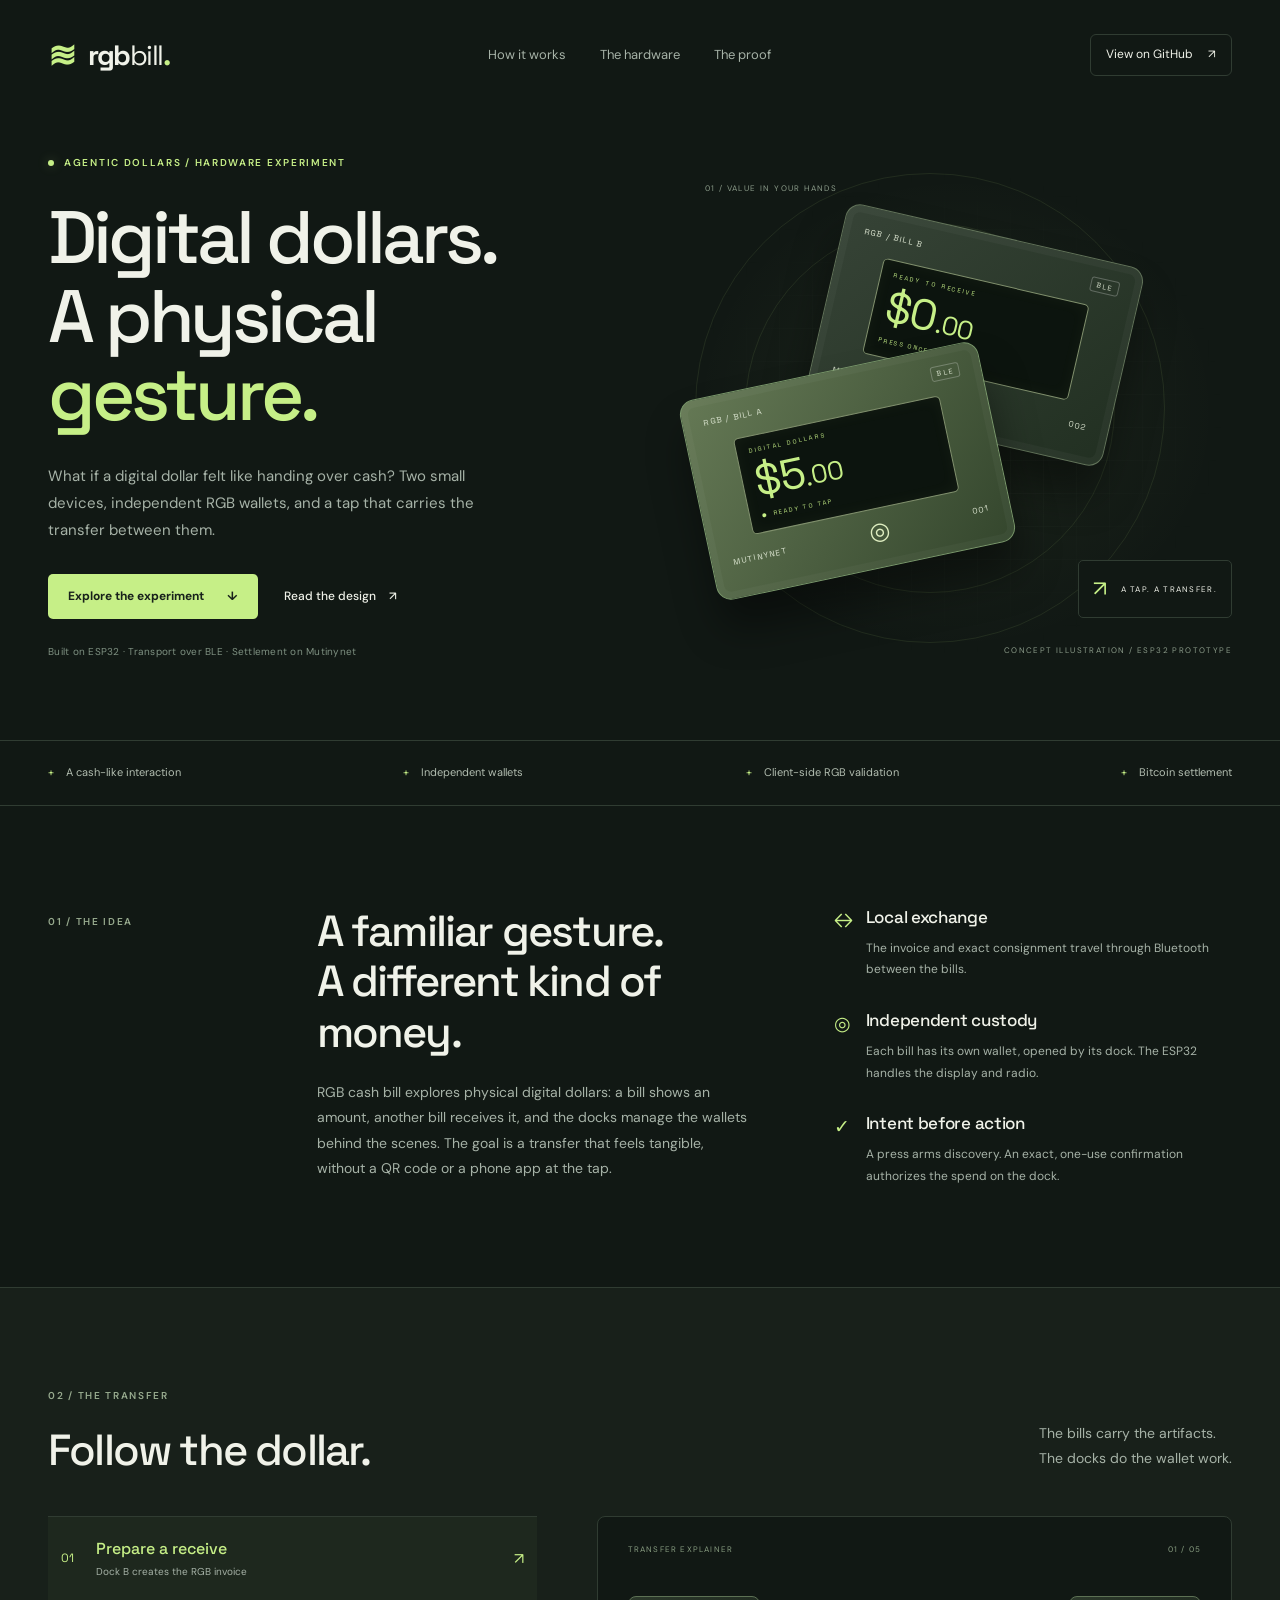
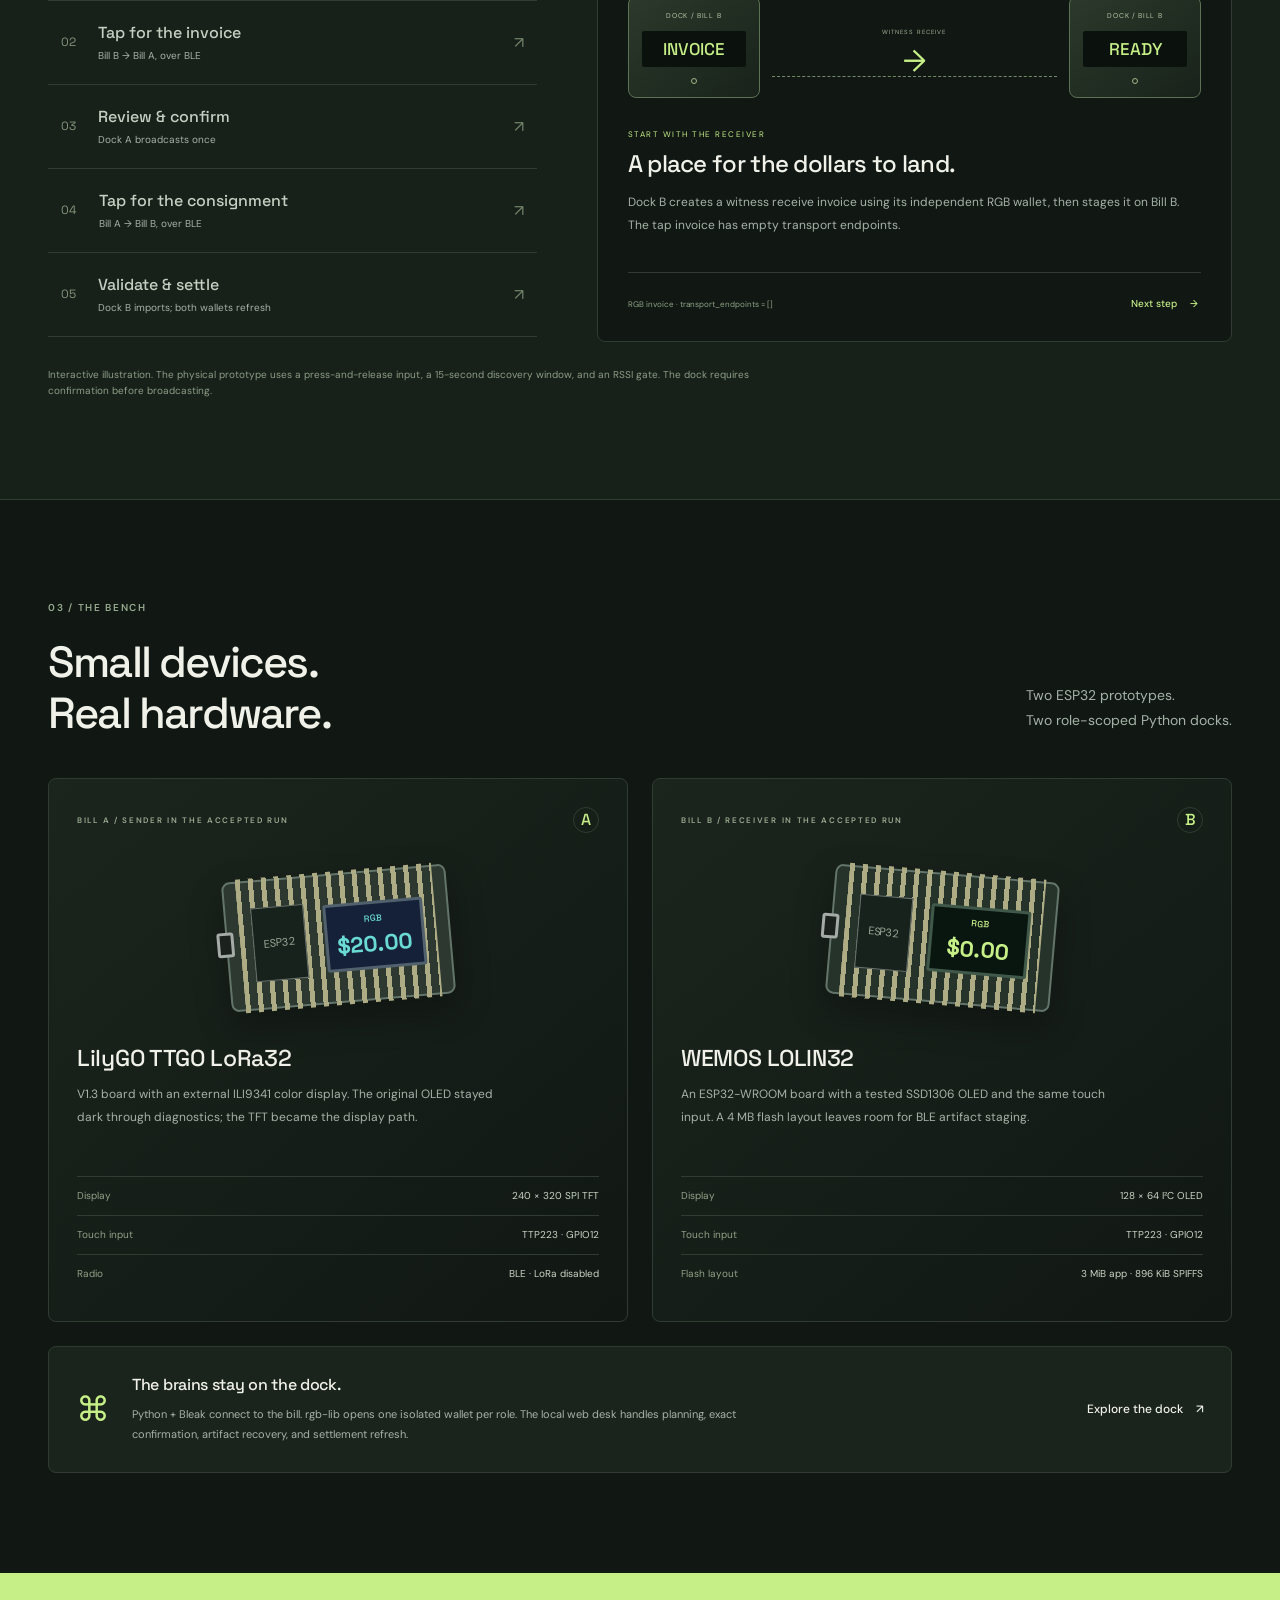
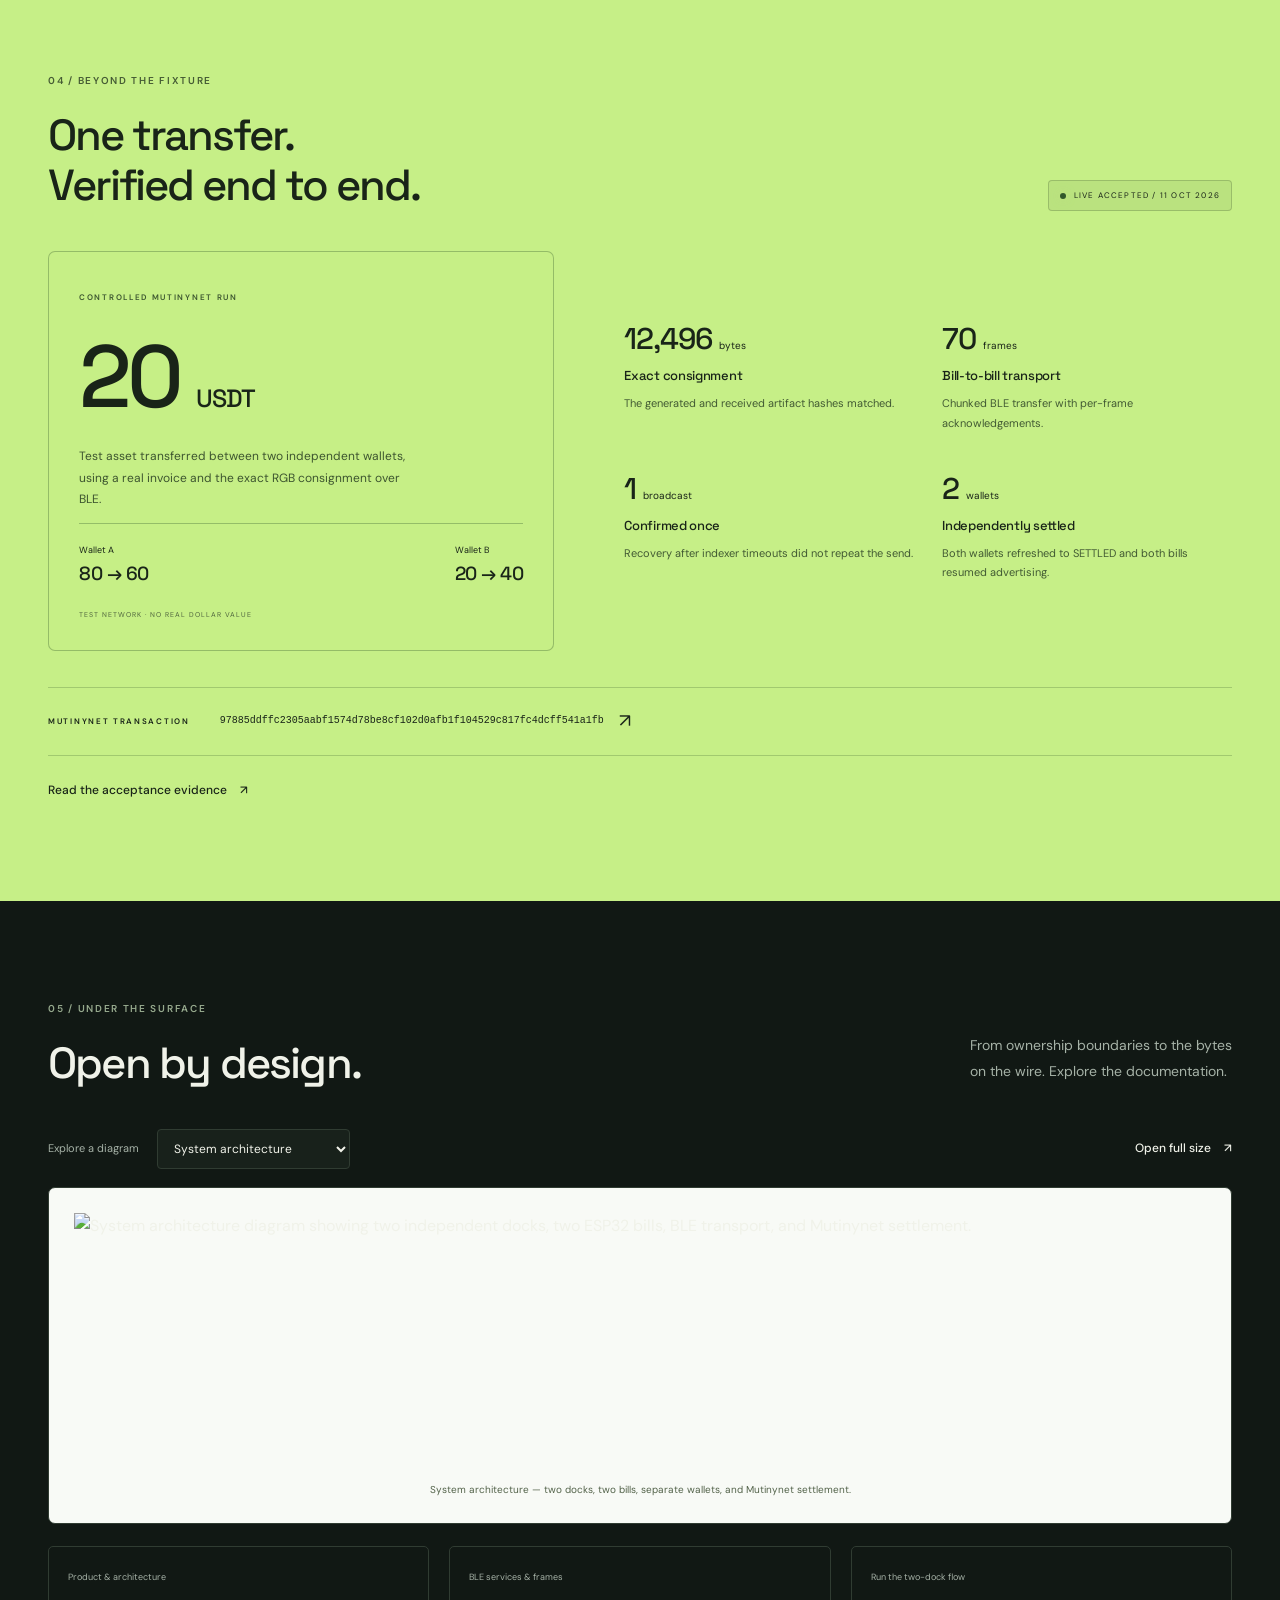
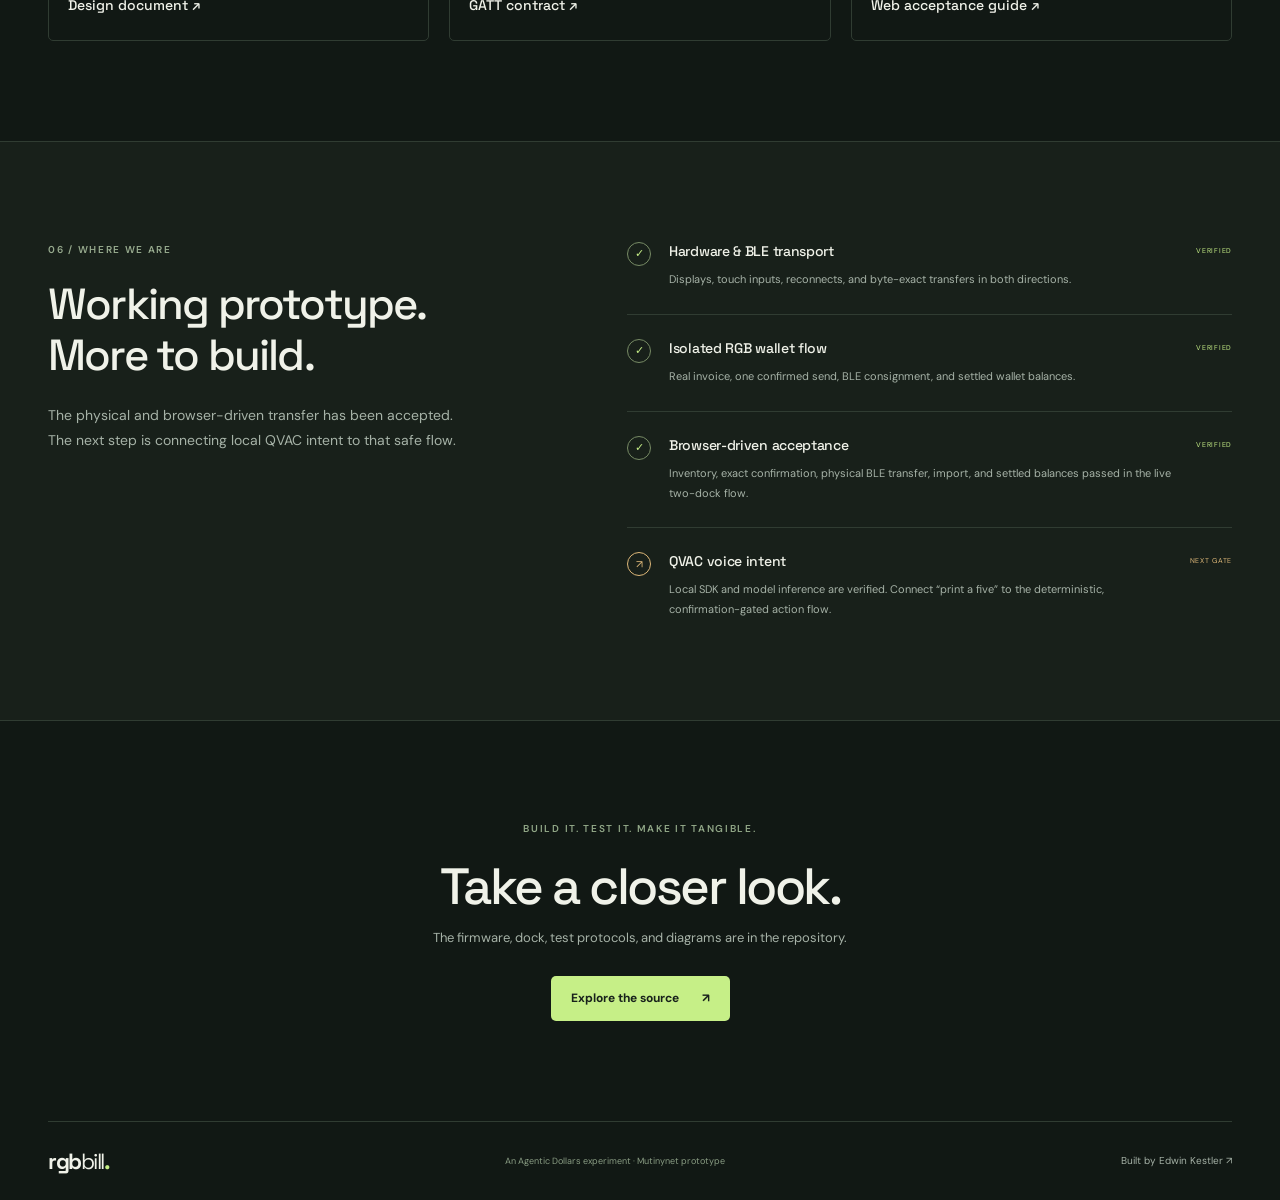
==== commit 303134c8: "Fix GitHub Pages deployment" ====
--- a/site/index.html
+++ b/site/index.html
@@ -562,8 +562,8 @@
             <p class="eyebrow section-number">06 / WHERE WE ARE</p>
             <h2>Working prototype.<br />More to build.</h2>
             <p class="section-copy">
-              The physical transfer has been accepted. The next step is
-              completing the experience around it.
+              The physical and browser-driven transfer has been accepted. The
+              next step is connecting local QVAC intent to that safe flow.
             </p>
           </div>
           <ol class="roadmap">
@@ -590,26 +590,26 @@
               <span class="status-label">VERIFIED</span>
             </li>
             <li>
-              <span class="roadmap-dot current" aria-hidden="true">↗</span>
+              <span class="roadmap-dot done" aria-hidden="true">✓</span>
               <div>
                 <h3>Browser-driven acceptance</h3>
                 <p>
-                  Web integration implemented; live startup and balance checks
-                  passed. Full physical browser transfer is the next gate.
+                  Inventory, exact confirmation, physical BLE transfer, import,
+                  and settled balances passed in the live two-dock flow.
                 </p>
               </div>
-              <span class="status-label current">NEXT GATE</span>
+              <span class="status-label">VERIFIED</span>
             </li>
             <li>
-              <span class="roadmap-dot future" aria-hidden="true">○</span>
+              <span class="roadmap-dot current" aria-hidden="true">↗</span>
               <div>
                 <h3>QVAC voice intent</h3>
                 <p>
-                  Dock-side SDK and model tooling prepared. Connect “print a
-                  five” to the accepted action flow.
+                  Local SDK and model inference are verified. Connect “print a
+                  five” to the deterministic, confirmation-gated action flow.
                 </p>
               </div>
-              <span class="status-label future">PLANNED</span>
+              <span class="status-label current">NEXT GATE</span>
             </li>
           </ol>
         </div>
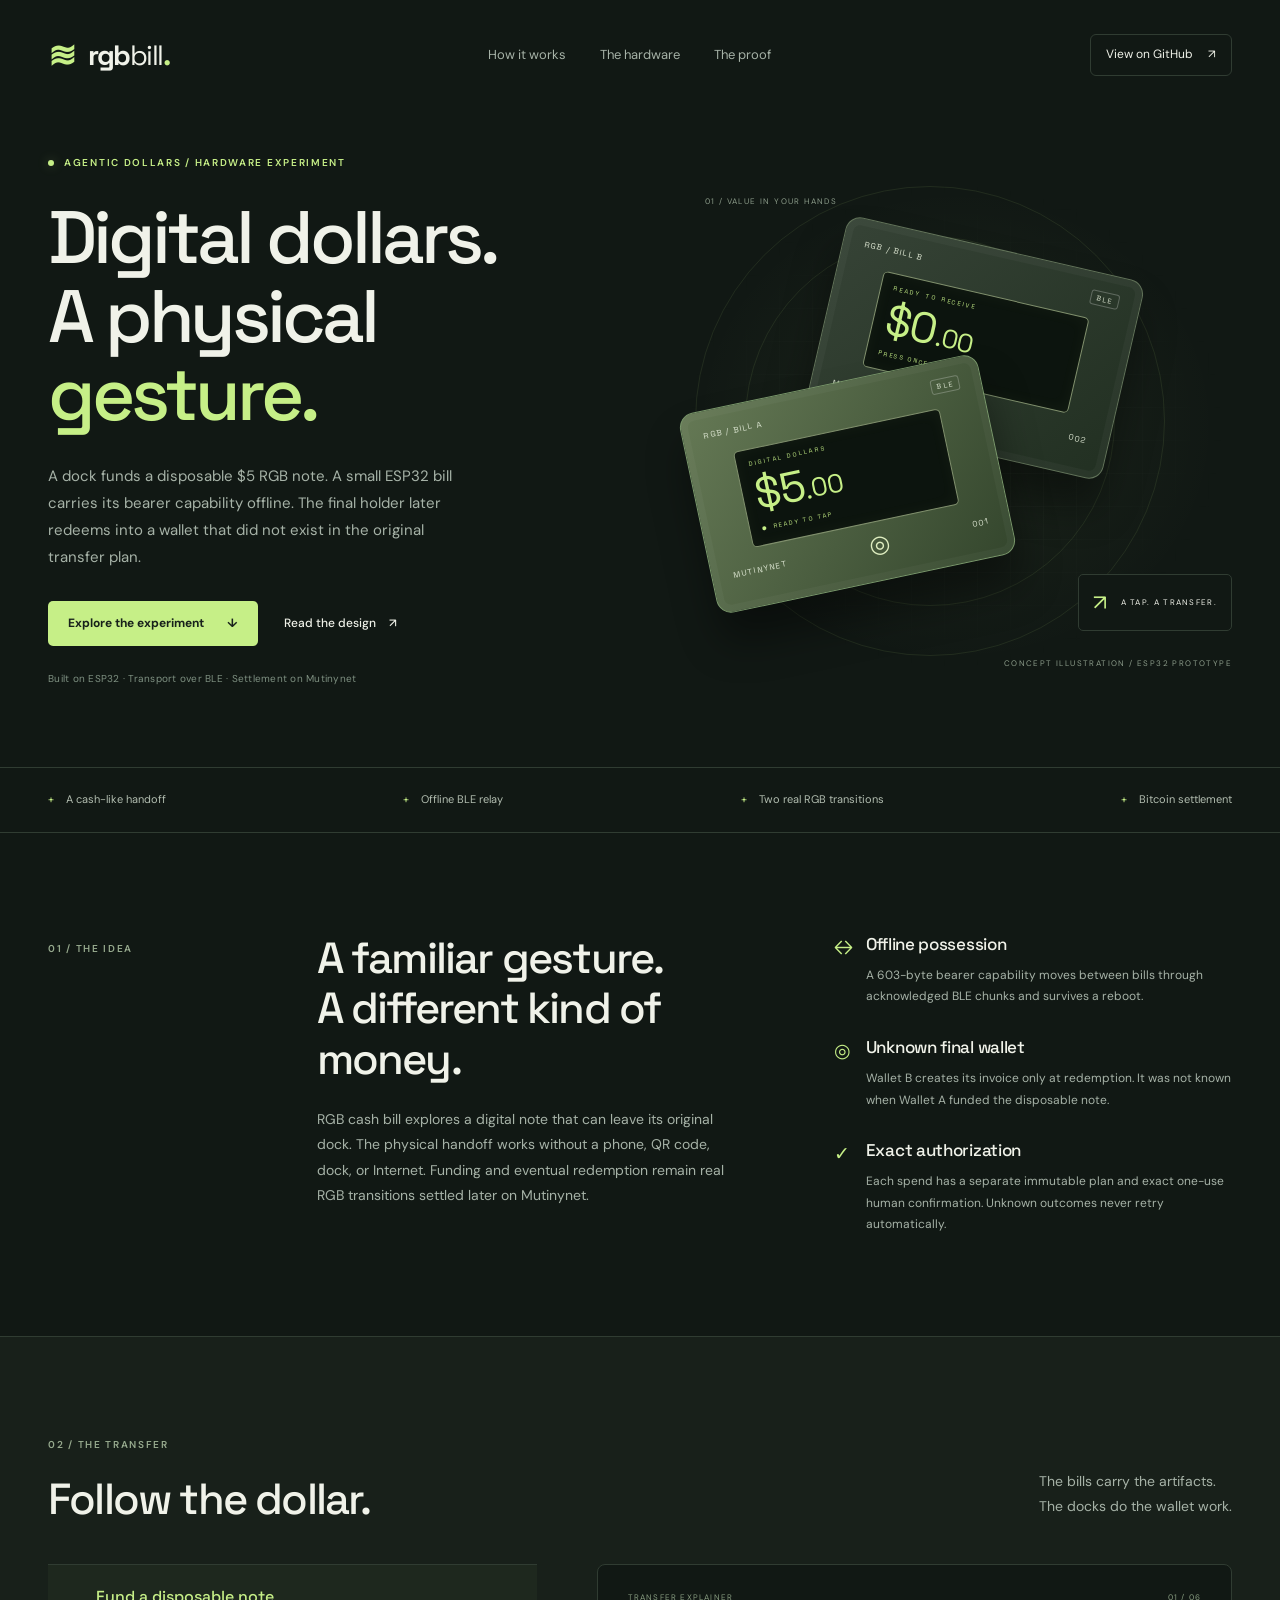
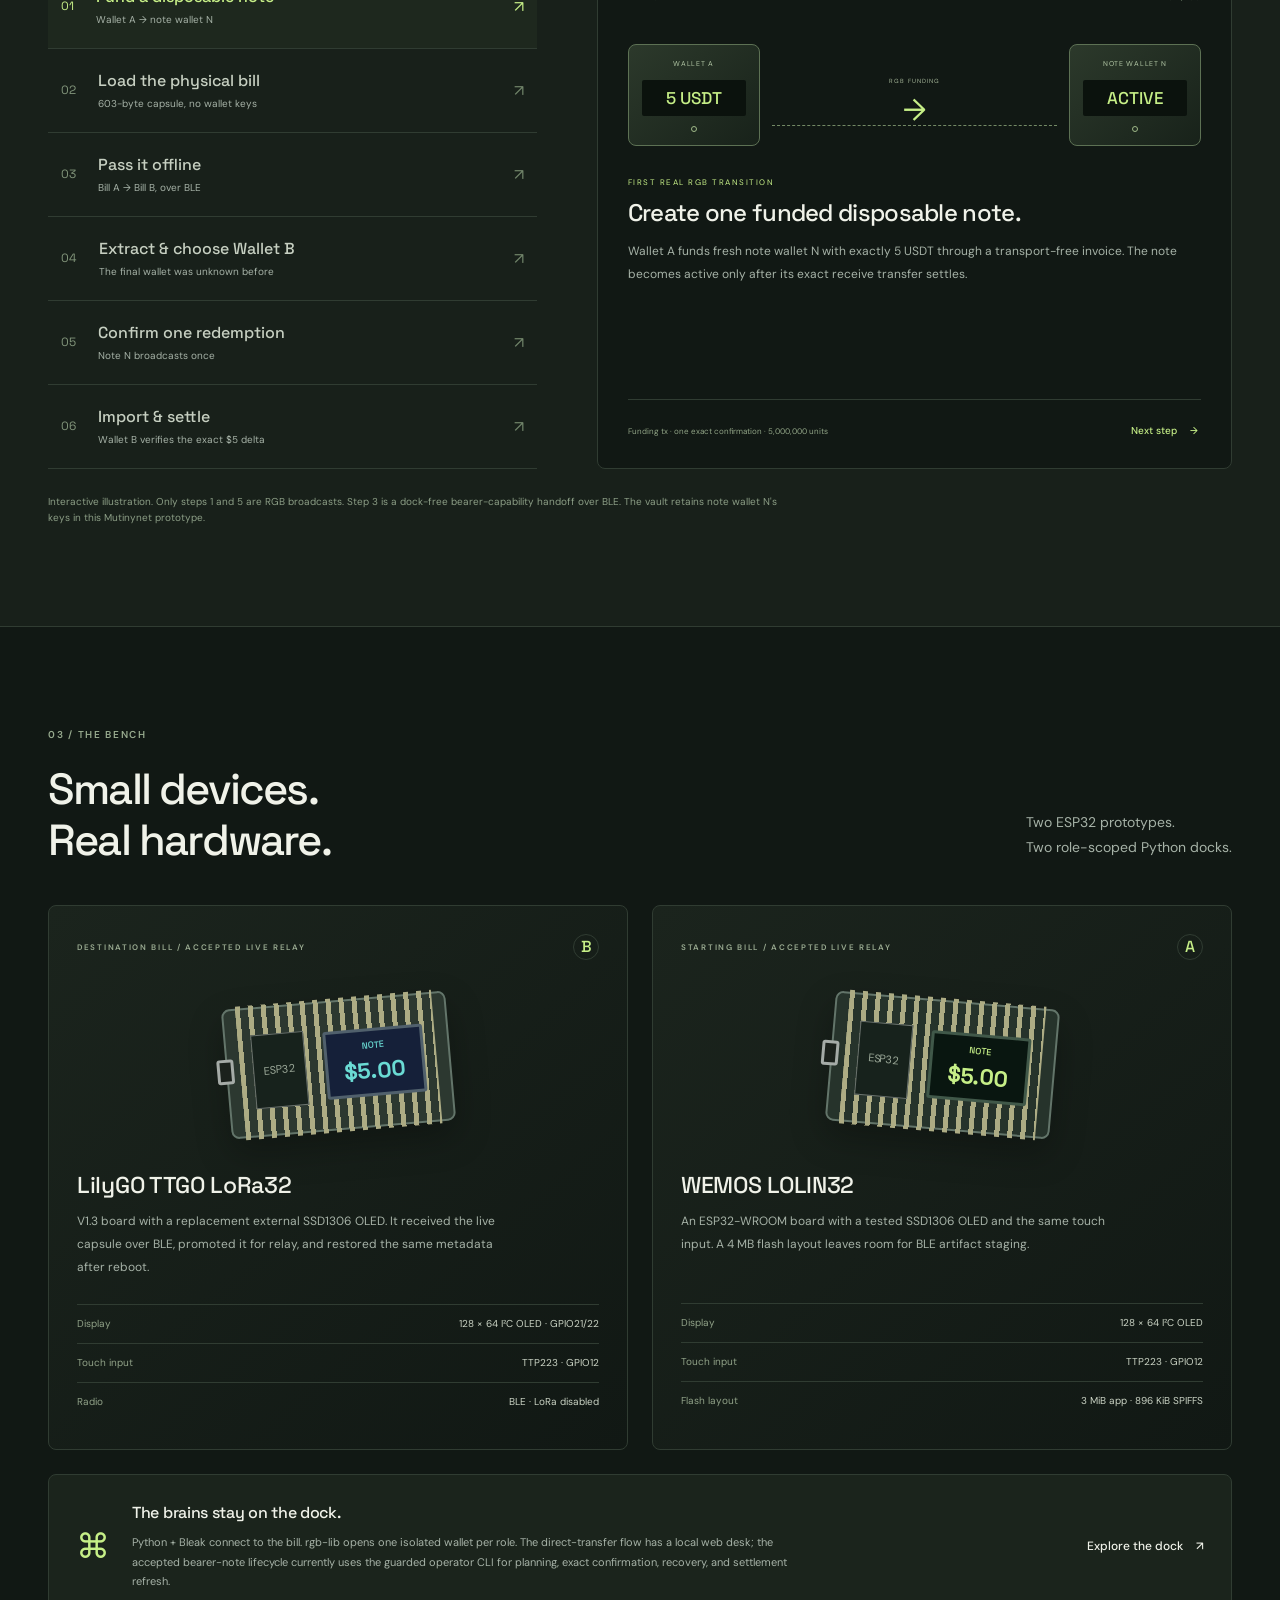
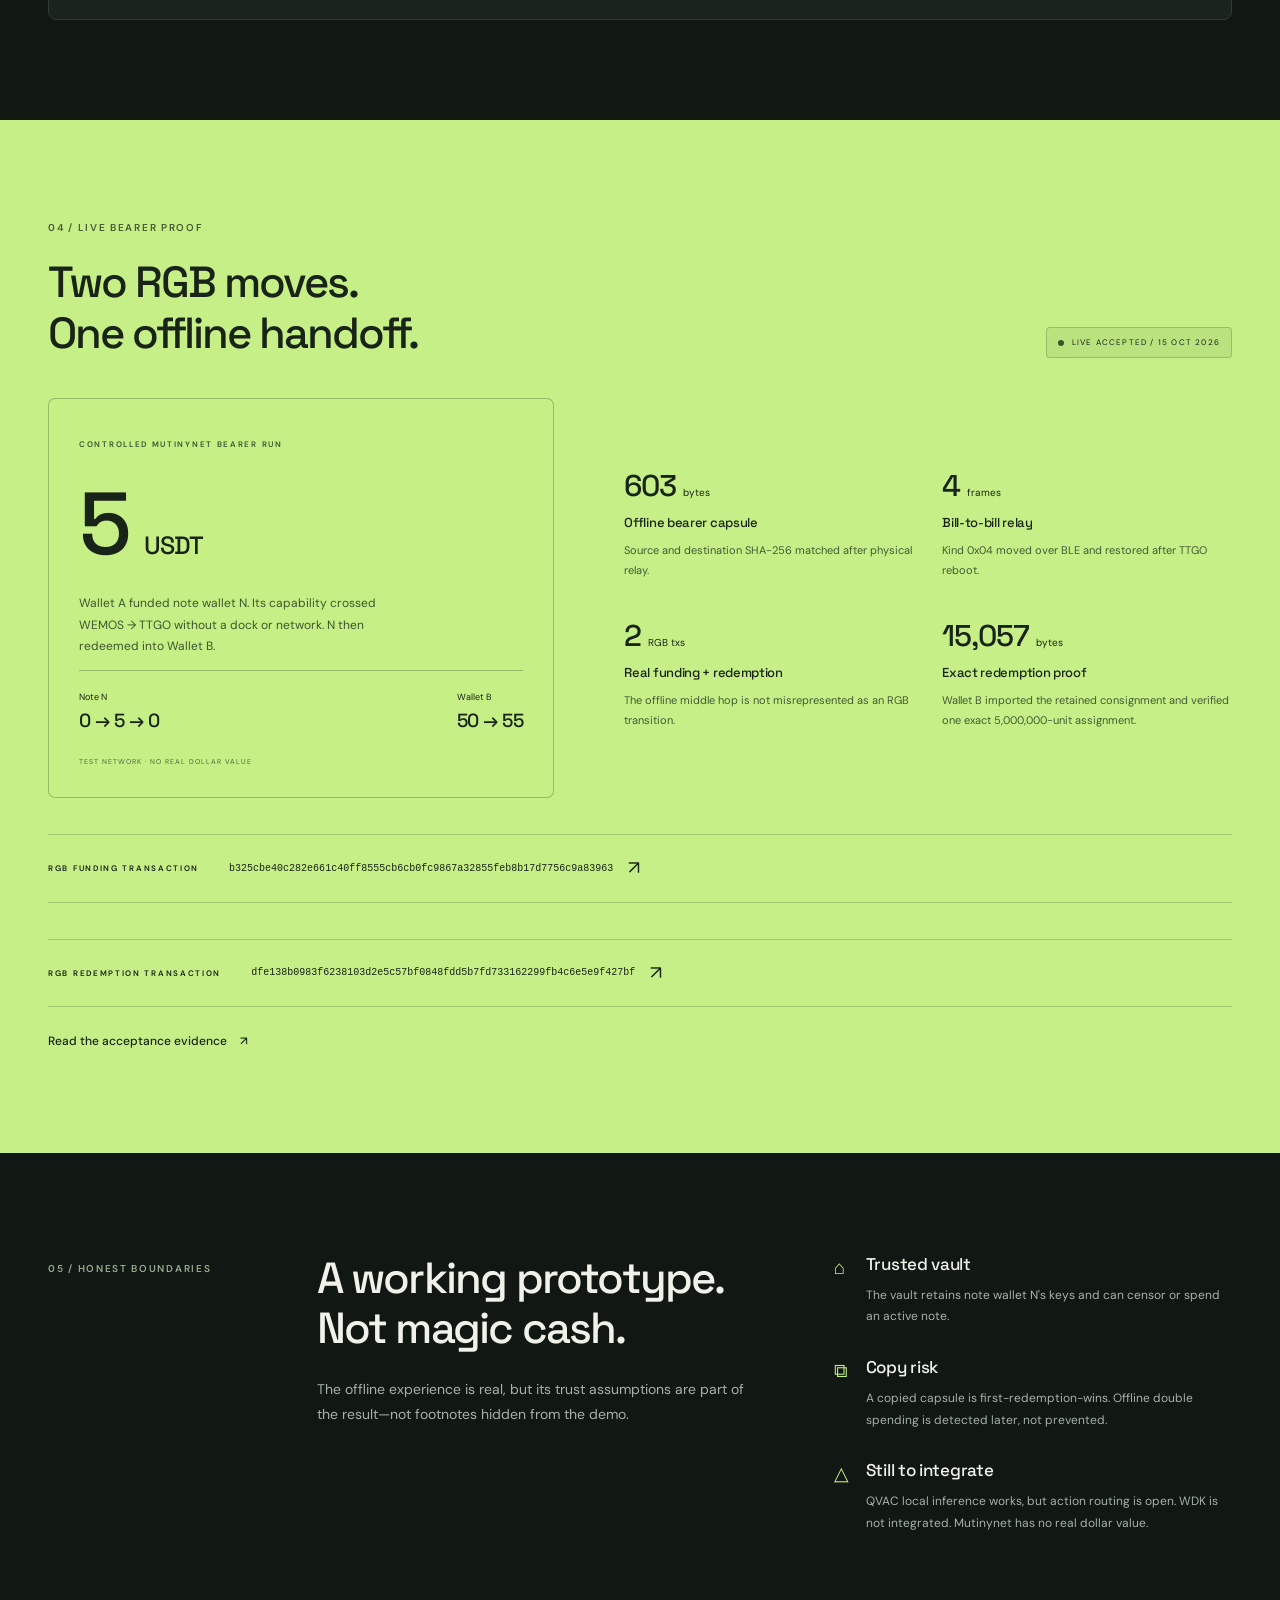
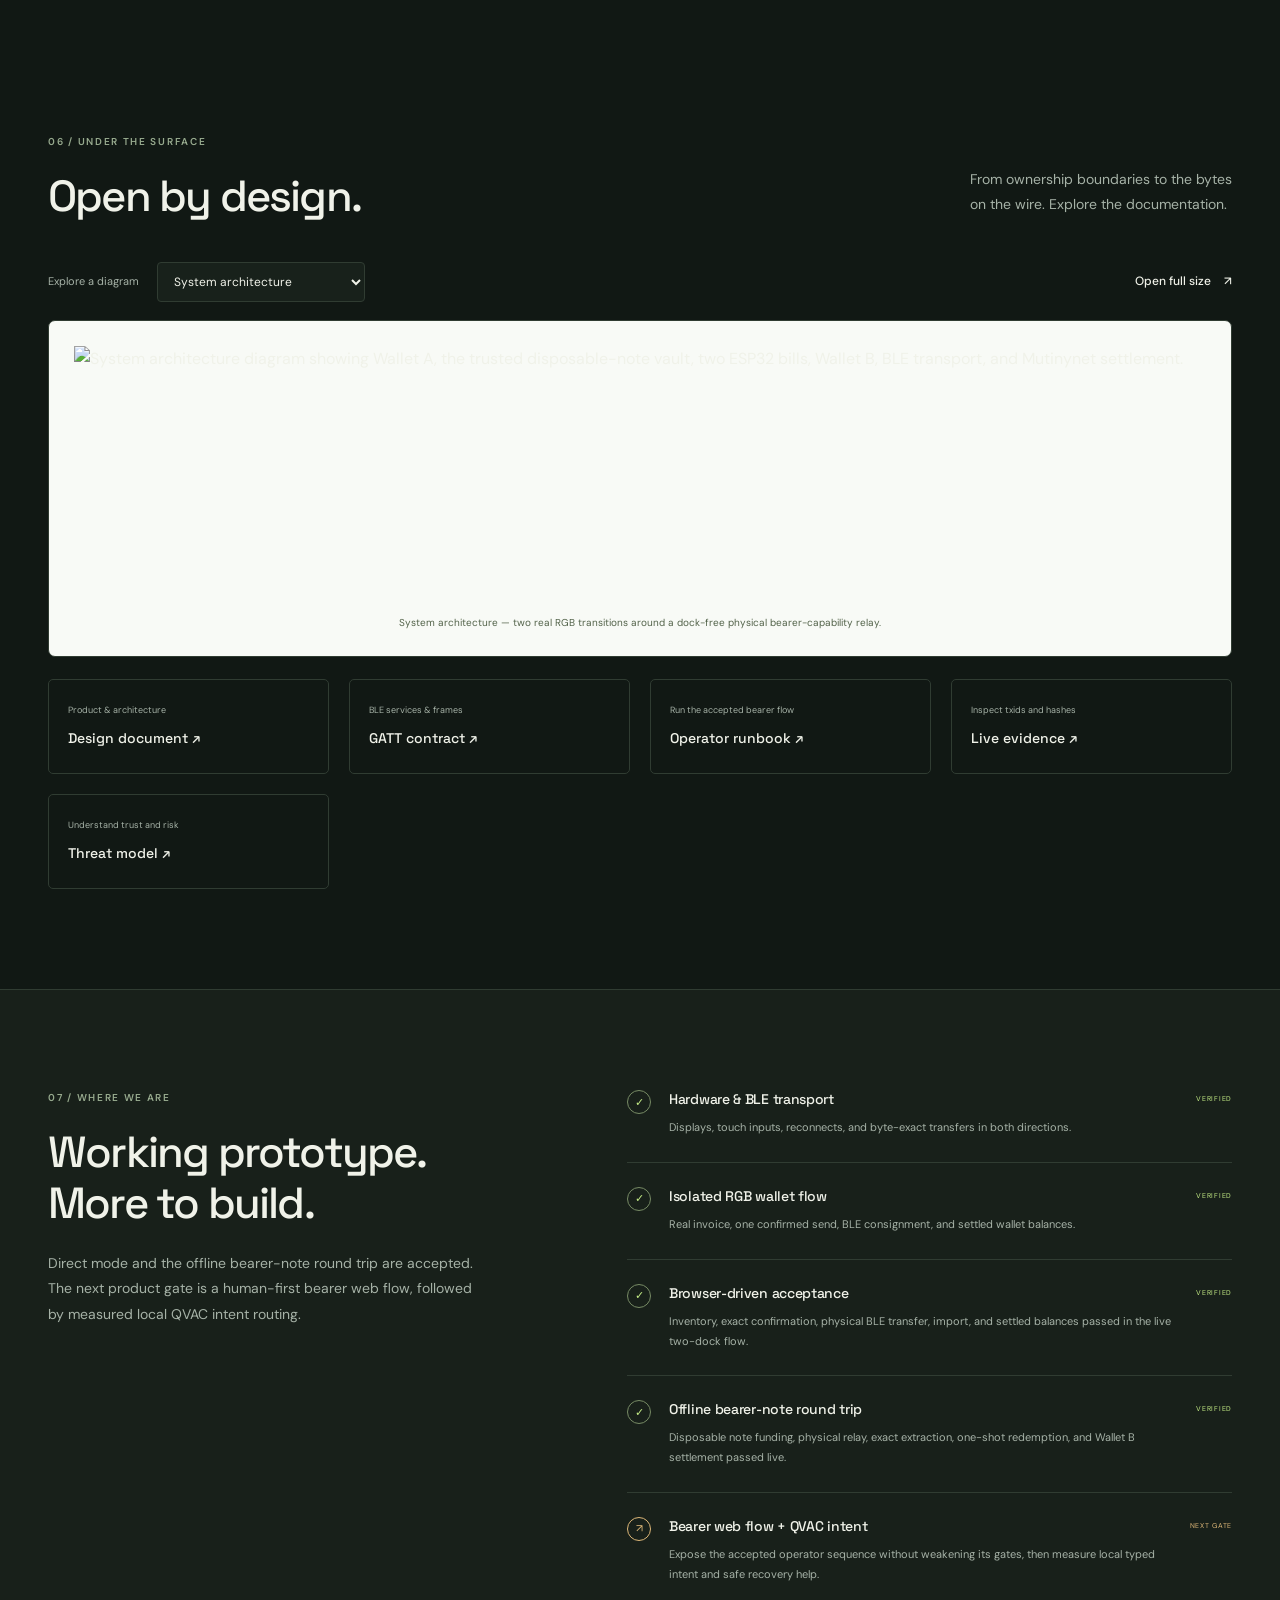
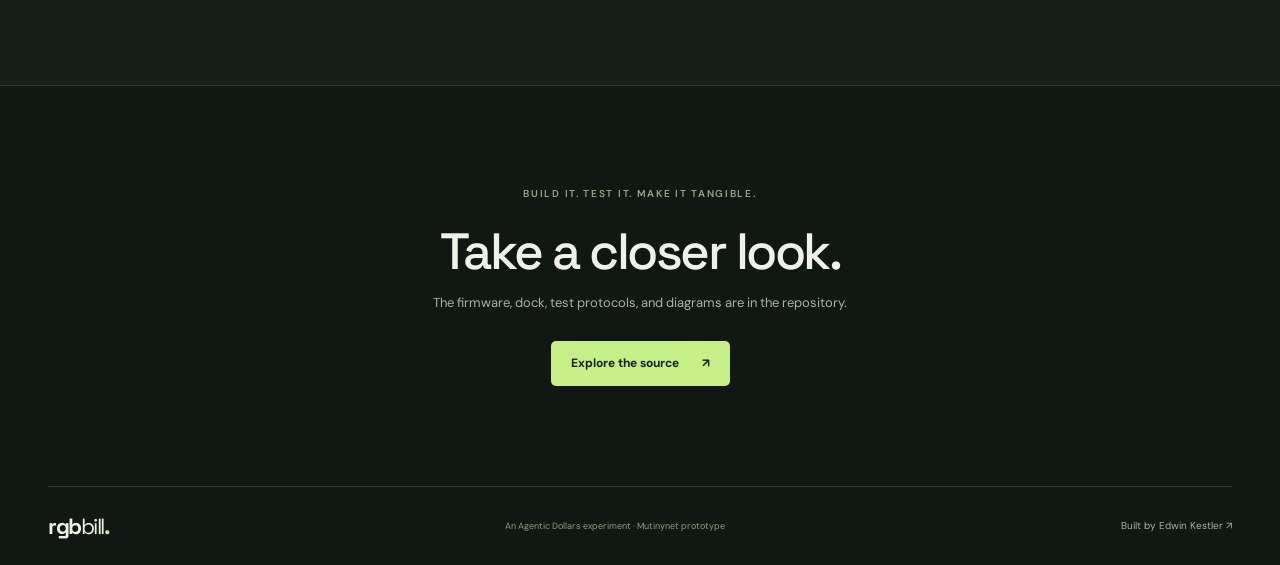
==== commit dc68e4d4: "Add offline RGB bearer-note demo" ====
--- a/site/index.html
+++ b/site/index.html
@@ -6,7 +6,7 @@
     <meta name="theme-color" content="#111814" />
     <meta
       name="description"
-      content="RGB cash bill: a physical digital-dollar prototype. Two ESP32 bills exchange RGB invoices and consignments over Bluetooth, with settlement on Bitcoin Mutinynet."
+      content="RGB cash bill: a verified Mutinynet prototype that funds a disposable RGB note, relays its bearer capability offline between ESP32 bills, and redeems into a later-selected wallet."
     />
     <meta property="og:type" content="website" />
     <meta
@@ -15,7 +15,7 @@
     />
     <meta
       property="og:description"
-      content="Two bills. Two independent wallets. One tap. Explore the working ESP32 + RGB prototype and its verified Mutinynet transfer."
+      content="Two real RGB transitions around a dock-free BLE handoff. Explore the verified ESP32 bearer-note prototype, evidence, and honest trust boundaries."
     />
     <title>RGB cash bill — Digital dollars. A physical gesture.</title>
     <link rel="icon" href="assets/favicon.svg" type="image/svg+xml" />
@@ -52,9 +52,9 @@
             Digital dollars.<br />A physical<br /><em>gesture.</em>
           </h1>
           <p class="hero-description">
-            What if a digital dollar felt like handing over cash? Two small
-            devices, independent RGB wallets, and a tap that carries the
-            transfer between them.
+            A dock funds a disposable $5 RGB note. A small ESP32 bill carries
+            its bearer capability offline. The final holder later redeems into
+            a wallet that did not exist in the original transfer plan.
           </p>
           <div class="hero-actions">
             <a class="button primary" href="#how-it-works"
@@ -119,8 +119,8 @@
 
       <div class="principle-strip">
         <div class="wrap">
-          <span>A cash-like interaction</span><span>Independent wallets</span
-          ><span>Client-side RGB validation</span
+          <span>A cash-like handoff</span><span>Offline BLE relay</span
+          ><span>Two real RGB transitions</span
           ><span>Bitcoin settlement</span>
         </div>
       </div>
@@ -132,35 +132,35 @@
             A familiar gesture.<br />A different kind of money.
           </h2>
           <p class="section-copy">
-            RGB cash bill explores physical digital dollars: a bill shows an
-            amount, another bill receives it, and the docks manage the wallets
-            behind the scenes. The goal is a transfer that feels tangible,
-            without a QR code or a phone app at the tap.
+            RGB cash bill explores a digital note that can leave its original
+            dock. The physical handoff works without a phone, QR code, dock, or
+            Internet. Funding and eventual redemption remain real RGB
+            transitions settled later on Mutinynet.
           </p>
         </div>
         <div class="intro-details">
           <article>
             <span class="detail-symbol" aria-hidden="true">↔</span>
-            <h3>Local exchange</h3>
+            <h3>Offline possession</h3>
             <p>
-              The invoice and exact consignment travel through Bluetooth between
-              the bills.
+              A 603-byte bearer capability moves between bills through
+              acknowledged BLE chunks and survives a reboot.
             </p>
           </article>
           <article>
             <span class="detail-symbol" aria-hidden="true">◎</span>
-            <h3>Independent custody</h3>
+            <h3>Unknown final wallet</h3>
             <p>
-              Each bill has its own wallet, opened by its dock. The ESP32
-              handles the display and radio.
+              Wallet B creates its invoice only at redemption. It was not known
+              when Wallet A funded the disposable note.
             </p>
           </article>
           <article>
             <span class="detail-symbol" aria-hidden="true">✓</span>
-            <h3>Intent before action</h3>
+            <h3>Exact authorization</h3>
             <p>
-              A press arms discovery. An exact, one-use confirmation authorizes
-              the spend on the dock.
+              Each spend has a separate immutable plan and exact one-use human
+              confirmation. Unknown outcomes never retry automatically.
             </p>
           </article>
         </div>
@@ -199,8 +199,8 @@
               >
                 <span class="step-number">01</span
                 ><span
-                  ><strong>Prepare a receive</strong
-                  ><small>Dock B creates the RGB invoice</small></span
+                  ><strong>Fund a disposable note</strong
+                  ><small>Wallet A → note wallet N</small></span
                 ><span class="step-arrow" aria-hidden="true">↗</span>
               </button>
               <button
@@ -214,8 +214,8 @@
               >
                 <span class="step-number">02</span
                 ><span
-                  ><strong>Tap for the invoice</strong
-                  ><small>Bill B → Bill A, over BLE</small></span
+                  ><strong>Load the physical bill</strong
+                  ><small>603-byte capsule, no wallet keys</small></span
                 ><span class="step-arrow" aria-hidden="true">↗</span>
               </button>
               <button
@@ -229,8 +229,8 @@
               >
                 <span class="step-number">03</span
                 ><span
-                  ><strong>Review &amp; confirm</strong
-                  ><small>Dock A broadcasts once</small></span
+                  ><strong>Pass it offline</strong
+                  ><small>Bill A → Bill B, over BLE</small></span
                 ><span class="step-arrow" aria-hidden="true">↗</span>
               </button>
               <button
@@ -244,8 +244,8 @@
               >
                 <span class="step-number">04</span
                 ><span
-                  ><strong>Tap for the consignment</strong
-                  ><small>Bill A → Bill B, over BLE</small></span
+                  ><strong>Extract &amp; choose Wallet B</strong
+                  ><small>The final wallet was unknown before</small></span
                 ><span class="step-arrow" aria-hidden="true">↗</span>
               </button>
               <button
@@ -259,8 +259,23 @@
               >
                 <span class="step-number">05</span
                 ><span
-                  ><strong>Validate &amp; settle</strong
-                  ><small>Dock B imports; both wallets refresh</small></span
+                  ><strong>Confirm one redemption</strong
+                  ><small>Note N broadcasts once</small></span
+                ><span class="step-arrow" aria-hidden="true">↗</span>
+              </button>
+              <button
+                id="step-6"
+                class="flow-step"
+                role="tab"
+                aria-selected="false"
+                aria-controls="flow-panel"
+                tabindex="-1"
+                data-step="5"
+              >
+                <span class="step-number">06</span
+                ><span
+                  ><strong>Import &amp; settle</strong
+                  ><small>Wallet B verifies the exact $5 delta</small></span
                 ><span class="step-arrow" aria-hidden="true">↗</span>
               </button>
             </div>
@@ -273,32 +288,32 @@
             >
               <div class="panel-top">
                 <span>TRANSFER EXPLAINER</span
-                ><span id="flow-counter">01 / 05</span>
+                ><span id="flow-counter">01 / 06</span>
               </div>
               <div class="transfer-visual" aria-hidden="true">
                 <div class="mini-device">
-                  <span id="flow-source-label">DOCK / BILL B</span
-                  ><b id="flow-source">INVOICE</b><i></i>
+                  <span id="flow-source-label">WALLET A</span
+                  ><b id="flow-source">5 USDT</b><i></i>
                 </div>
                 <div class="transfer-wire">
-                  <span id="flow-channel">WITNESS RECEIVE</span>
+                  <span id="flow-channel">RGB FUNDING</span>
                   <div>→</div>
                 </div>
                 <div class="mini-device destination">
-                  <span id="flow-destination-label">DOCK / BILL B</span
-                  ><b id="flow-destination">READY</b><i></i>
+                  <span id="flow-destination-label">NOTE WALLET N</span
+                  ><b id="flow-destination">ACTIVE</b><i></i>
                 </div>
               </div>
-              <p id="flow-tag" class="panel-tag">START WITH THE RECEIVER</p>
-              <h3 id="flow-subtitle">A place for the dollars to land.</h3>
+              <p id="flow-tag" class="panel-tag">FIRST REAL RGB TRANSITION</p>
+              <h3 id="flow-subtitle">Create one funded disposable note.</h3>
               <p id="flow-description">
-                Dock B creates a witness receive invoice using its independent
-                RGB wallet, then stages it on Bill B. The tap invoice has empty
-                transport endpoints.
+                Wallet A funds fresh note wallet N with exactly 5 USDT through
+                a transport-free invoice. The note becomes active only after
+                its exact receive transfer settles.
               </p>
               <div class="panel-footer">
                 <span id="flow-detail"
-                  >RGB invoice · transport_endpoints = []</span
+                  >Funding tx · one exact confirmation · 5,000,000 units</span
                 ><button id="next-step" class="text-button">
                   Next step <span aria-hidden="true">→</span>
                 </button>
@@ -306,16 +321,16 @@
             </div>
           </div>
           <p class="flow-note">
-            Interactive illustration. The physical prototype uses a
-            press-and-release input, a 15-second discovery window, and an RSSI
-            gate. The dock requires confirmation before broadcasting.
+            Interactive illustration. Only steps 1 and 5 are RGB broadcasts.
+            Step 3 is a dock-free bearer-capability handoff over BLE. The vault
+            retains note wallet N's keys in this Mutinynet prototype.
           </p>
           <noscript
             ><p class="flow-note">
-              The five steps are: prepare the receiving invoice; tap to move it
-              to the sender; review and confirm on Dock A; tap to move the
-              consignment to Bill B; import and settle on Dock B. Enable
-              JavaScript to explore each step.
+              The six steps are: fund note N; load the capsule; pass it offline;
+              extract it and choose Wallet B; confirm one redemption; import
+              and settle the exact $5 assignment. Enable JavaScript to explore
+              each step.
             </p></noscript
           >
         </div>
@@ -338,25 +353,25 @@
         <div class="hardware-grid">
           <article class="hardware-card">
             <div class="hardware-top">
-              <span class="eyebrow">BILL A / SENDER IN THE ACCEPTED RUN</span
-              ><span class="hardware-index">A</span>
+              <span class="eyebrow">DESTINATION BILL / ACCEPTED LIVE RELAY</span
+              ><span class="hardware-index">B</span>
             </div>
             <div class="board-illustration board-ttgo" aria-hidden="true">
               <div class="board-pins"></div>
               <span class="board-chip">ESP32</span
-              ><span class="board-screen">RGB<br /><b>$20.00</b></span
+              ><span class="board-screen">NOTE<br /><b>$5.00</b></span
               ><span class="board-usb"></span>
             </div>
             <h3>LilyGO TTGO LoRa32</h3>
             <p>
-              V1.3 board with an external ILI9341 color display. The original
-              OLED stayed dark through diagnostics; the TFT became the display
-              path.
+              V1.3 board with a replacement external SSD1306 OLED. It received
+              the live capsule over BLE, promoted it for relay, and restored
+              the same metadata after reboot.
             </p>
             <dl>
               <div>
                 <dt>Display</dt>
-                <dd>240 × 320 SPI TFT</dd>
+                <dd>128 × 64 I²C OLED · GPIO21/22</dd>
               </div>
               <div>
                 <dt>Touch input</dt>
@@ -370,13 +385,13 @@
           </article>
           <article class="hardware-card">
             <div class="hardware-top">
-              <span class="eyebrow">BILL B / RECEIVER IN THE ACCEPTED RUN</span
-              ><span class="hardware-index">B</span>
+              <span class="eyebrow">STARTING BILL / ACCEPTED LIVE RELAY</span
+              ><span class="hardware-index">A</span>
             </div>
             <div class="board-illustration board-lolin" aria-hidden="true">
               <div class="board-pins"></div>
               <span class="board-chip">ESP32</span
-              ><span class="board-screen">RGB<br /><b>$0.00</b></span
+              ><span class="board-screen">NOTE<br /><b>$5.00</b></span
               ><span class="board-usb"></span>
             </div>
             <h3>WEMOS LOLIN32</h3>
@@ -406,8 +421,10 @@
             <h3>The brains stay on the dock.</h3>
             <p>
               Python + Bleak connect to the bill. rgb-lib opens one isolated
-              wallet per role. The local web desk handles planning, exact
-              confirmation, artifact recovery, and settlement refresh.
+              wallet per role. The direct-transfer flow has a local web desk;
+              the accepted bearer-note lifecycle currently uses the guarded
+              operator CLI for planning, exact confirmation, recovery, and
+              settlement refresh.
             </p>
           </div>
           <a
@@ -422,25 +439,25 @@
         <div class="wrap">
           <div class="section-heading">
             <div>
-              <p class="eyebrow section-number">04 / BEYOND THE FIXTURE</p>
-              <h2>One transfer.<br />Verified end to end.</h2>
+              <p class="eyebrow section-number">04 / LIVE BEARER PROOF</p>
+              <h2>Two RGB moves.<br />One offline handoff.</h2>
             </div>
             <span class="verified-label"
               ><span class="live-dot" aria-hidden="true"></span> LIVE ACCEPTED /
-              11 OCT 2026</span
+              15 OCT 2026</span
             >
           </div>
           <div class="proof-grid">
             <div class="proof-feature">
-              <span class="eyebrow">CONTROLLED MUTINYNET RUN</span>
-              <p class="proof-amount">20 <span>USDT</span></p>
+              <span class="eyebrow">CONTROLLED MUTINYNET BEARER RUN</span>
+              <p class="proof-amount">5 <span>USDT</span></p>
               <p>
-                Test asset transferred between two independent wallets, using a
-                real invoice and the exact RGB consignment over BLE.
+                Wallet A funded note wallet N. Its capability crossed WEMOS →
+                TTGO without a dock or network. N then redeemed into Wallet B.
               </p>
               <div class="balance-row">
-                <span>Wallet A <b>80 → 60</b></span
-                ><span>Wallet B <b>20 → 40</b></span>
+                <span>Note N <b>0 → 5 → 0</b></span
+                ><span>Wallet B <b>50 → 55</b></span>
               </div>
               <span class="proof-test-label"
                 >TEST NETWORK · NO REAL DOLLAR VALUE</span
@@ -448,44 +465,81 @@
             </div>
             <div class="proof-metrics">
               <article>
-                <span class="metric-value">12,496 <small>bytes</small></span>
-                <h3>Exact consignment</h3>
-                <p>The generated and received artifact hashes matched.</p>
+                <span class="metric-value">603 <small>bytes</small></span>
+                <h3>Offline bearer capsule</h3>
+                <p>Source and destination SHA-256 matched after physical relay.</p>
               </article>
               <article>
-                <span class="metric-value">70 <small>frames</small></span>
-                <h3>Bill-to-bill transport</h3>
-                <p>Chunked BLE transfer with per-frame acknowledgements.</p>
+                <span class="metric-value">4 <small>frames</small></span>
+                <h3>Bill-to-bill relay</h3>
+                <p>Kind 0x04 moved over BLE and restored after TTGO reboot.</p>
               </article>
               <article>
-                <span class="metric-value">1 <small>broadcast</small></span>
-                <h3>Confirmed once</h3>
-                <p>Recovery after indexer timeouts did not repeat the send.</p>
+                <span class="metric-value">2 <small>RGB txs</small></span>
+                <h3>Real funding + redemption</h3>
+                <p>The offline middle hop is not misrepresented as an RGB transition.</p>
               </article>
               <article>
-                <span class="metric-value">2 <small>wallets</small></span>
-                <h3>Independently settled</h3>
+                <span class="metric-value">15,057 <small>bytes</small></span>
+                <h3>Exact redemption proof</h3>
                 <p>
-                  Both wallets refreshed to SETTLED and both bills resumed
-                  advertising.
+                  Wallet B imported the retained consignment and verified one
+                  exact 5,000,000-unit assignment.
                 </p>
               </article>
             </div>
           </div>
           <div class="transaction">
-            <span class="eyebrow">MUTINYNET TRANSACTION</span
+            <span class="eyebrow">RGB FUNDING TRANSACTION</span
             ><a
-              href="https://mutinynet.com/tx/97885ddffc2305aabf1574d78be8cf102d0afb1f104529c817fc4dcff541a1fb"
+              href="https://mutinynet.com/tx/b325cbe40c282e661c40ff8555cb6cb0fc9867a32855feb8b17d7756c9a83963"
               ><code
-                >97885ddffc2305aabf1574d78be8cf102d0afb1f104529c817fc4dcff541a1fb</code
+                >b325cbe40c282e661c40ff8555cb6cb0fc9867a32855feb8b17d7756c9a83963</code
               ><span aria-hidden="true">↗</span></a
             >
           </div>
+          <div class="transaction">
+            <span class="eyebrow">RGB REDEMPTION TRANSACTION</span
+            ><a
+              href="https://mutinynet.com/tx/dfe138b0983f6238103d2e5c57bf0848fdd5b7fd733162299fb4c6e5e9f427bf"
+              ><code
+                >dfe138b0983f6238103d2e5c57bf0848fdd5b7fd733162299fb4c6e5e9f427bf</code
+              ><span aria-hidden="true">↗</span></a
+            >
+          </div>
           <a
             class="text-link"
-            href="https://github.com/EdwinKestler/bill/blob/main/docs/RGB-TAP-LIVE.md"
+            href="https://github.com/EdwinKestler/bill/blob/main/docs/LIVE-EVIDENCE.md"
             >Read the acceptance evidence <span aria-hidden="true">↗</span></a
           >
+        </div>
+      </section>
+
+      <section class="intro wrap section" aria-labelledby="limits-title">
+        <p class="eyebrow section-number">05 / HONEST BOUNDARIES</p>
+        <div>
+          <h2 id="limits-title">A working prototype.<br />Not magic cash.</h2>
+          <p class="section-copy">
+            The offline experience is real, but its trust assumptions are part
+            of the result—not footnotes hidden from the demo.
+          </p>
+        </div>
+        <div class="intro-details">
+          <article>
+            <span class="detail-symbol" aria-hidden="true">⌂</span>
+            <h3>Trusted vault</h3>
+            <p>The vault retains note wallet N's keys and can censor or spend an active note.</p>
+          </article>
+          <article>
+            <span class="detail-symbol" aria-hidden="true">⧉</span>
+            <h3>Copy risk</h3>
+            <p>A copied capsule is first-redemption-wins. Offline double spending is detected later, not prevented.</p>
+          </article>
+          <article>
+            <span class="detail-symbol" aria-hidden="true">△</span>
+            <h3>Still to integrate</h3>
+            <p>QVAC local inference works, but action routing is open. WDK is not integrated. Mutinynet has no real dollar value.</p>
+          </article>
         </div>
       </section>
 
@@ -496,7 +550,7 @@
       >
         <div class="section-heading">
           <div>
-            <p class="eyebrow section-number">05 / UNDER THE SURFACE</p>
+            <p class="eyebrow section-number">06 / UNDER THE SURFACE</p>
             <h2 id="architecture-title">Open by design.</h2>
           </div>
           <p class="section-copy">
@@ -518,6 +572,12 @@
             <option value="07-bill-hardware">Bill hardware</option>
             <option value="08-trust-boundaries">
               Trust boundaries
+            </option>
+            <option value="09-live-evidence-timeline">
+              Live evidence timeline
+            </option>
+            <option value="10-note-vault-state">
+              Note-vault state machine
             </option></select
           ><a
             id="diagram-full"
@@ -534,12 +594,12 @@
             src="assets/diagrams/01-system-architecture.png"
             width="2800"
             height="622"
-            alt="System architecture diagram showing two independent docks, two ESP32 bills, BLE transport, and Mutinynet settlement."
+            alt="System architecture diagram showing Wallet A, the trusted disposable-note vault, two ESP32 bills, Wallet B, BLE transport, and Mutinynet settlement."
             loading="lazy"
           />
           <figcaption id="diagram-caption">
-            System architecture — two docks, two bills, separate wallets, and
-            Mutinynet settlement.
+            System architecture — two real RGB transitions around a dock-free
+            physical bearer-capability relay.
           </figcaption>
         </figure>
         <div class="doc-links">
@@ -550,8 +610,14 @@
             href="https://github.com/EdwinKestler/bill/blob/main/docs/PROTOCOL.md"
             ><span>BLE services &amp; frames</span><b>GATT contract ↗</b></a
           ><a
-            href="https://github.com/EdwinKestler/bill/blob/main/docs/WEB-RGB-TEST.md"
-            ><span>Run the two-dock flow</span><b>Web acceptance guide ↗</b></a
+            href="https://github.com/EdwinKestler/bill/blob/main/docs/OFFLINE-BEARER-RUNBOOK.md"
+            ><span>Run the accepted bearer flow</span><b>Operator runbook ↗</b></a
+          ><a
+            href="https://github.com/EdwinKestler/bill/blob/main/docs/LIVE-EVIDENCE.md"
+            ><span>Inspect txids and hashes</span><b>Live evidence ↗</b></a
+          ><a
+            href="https://github.com/EdwinKestler/bill/blob/main/docs/THREAT-MODEL.md"
+            ><span>Understand trust and risk</span><b>Threat model ↗</b></a
           >
         </div>
       </section>
@@ -559,11 +625,12 @@
       <section class="roadmap-section section">
         <div class="wrap roadmap-layout">
           <div>
-            <p class="eyebrow section-number">06 / WHERE WE ARE</p>
+            <p class="eyebrow section-number">07 / WHERE WE ARE</p>
             <h2>Working prototype.<br />More to build.</h2>
             <p class="section-copy">
-              The physical and browser-driven transfer has been accepted. The
-              next step is connecting local QVAC intent to that safe flow.
+              Direct mode and the offline bearer-note round trip are accepted.
+              The next product gate is a human-first bearer web flow, followed
+              by measured local QVAC intent routing.
             </p>
           </div>
           <ol class="roadmap">
@@ -601,12 +668,23 @@
               <span class="status-label">VERIFIED</span>
             </li>
             <li>
+              <span class="roadmap-dot done" aria-hidden="true">✓</span>
+              <div>
+                <h3>Offline bearer-note round trip</h3>
+                <p>
+                  Disposable note funding, physical relay, exact extraction,
+                  one-shot redemption, and Wallet B settlement passed live.
+                </p>
+              </div>
+              <span class="status-label">VERIFIED</span>
+            </li>
+            <li>
               <span class="roadmap-dot current" aria-hidden="true">↗</span>
               <div>
-                <h3>QVAC voice intent</h3>
+                <h3>Bearer web flow + QVAC intent</h3>
                 <p>
-                  Local SDK and model inference are verified. Connect “print a
-                  five” to the deterministic, confirmation-gated action flow.
+                  Expose the accepted operator sequence without weakening its
+                  gates, then measure local typed intent and safe recovery help.
                 </p>
               </div>
               <span class="status-label current">NEXT GATE</span>
--- a/site/styles.css
+++ b/site/styles.css
@@ -940,7 +940,7 @@
 }
 .doc-links {
   display: grid;
-  grid-template-columns: repeat(3, 1fr);
+  grid-template-columns: repeat(4, 1fr);
   margin-top: 22px;
   gap: 20px;
 }
@@ -1177,7 +1177,7 @@
   }
   .flow-steps {
     display: grid;
-    grid-template-columns: repeat(5, 1fr);
+    grid-template-columns: repeat(6, 1fr);
     border: 1px solid var(--border);
     border-radius: 5px;
   }
@@ -1269,6 +1269,7 @@
     margin-left: auto;
   }
   .doc-links {
+    grid-template-columns: repeat(2, 1fr);
     gap: 10px;
   }
   .doc-links > a {
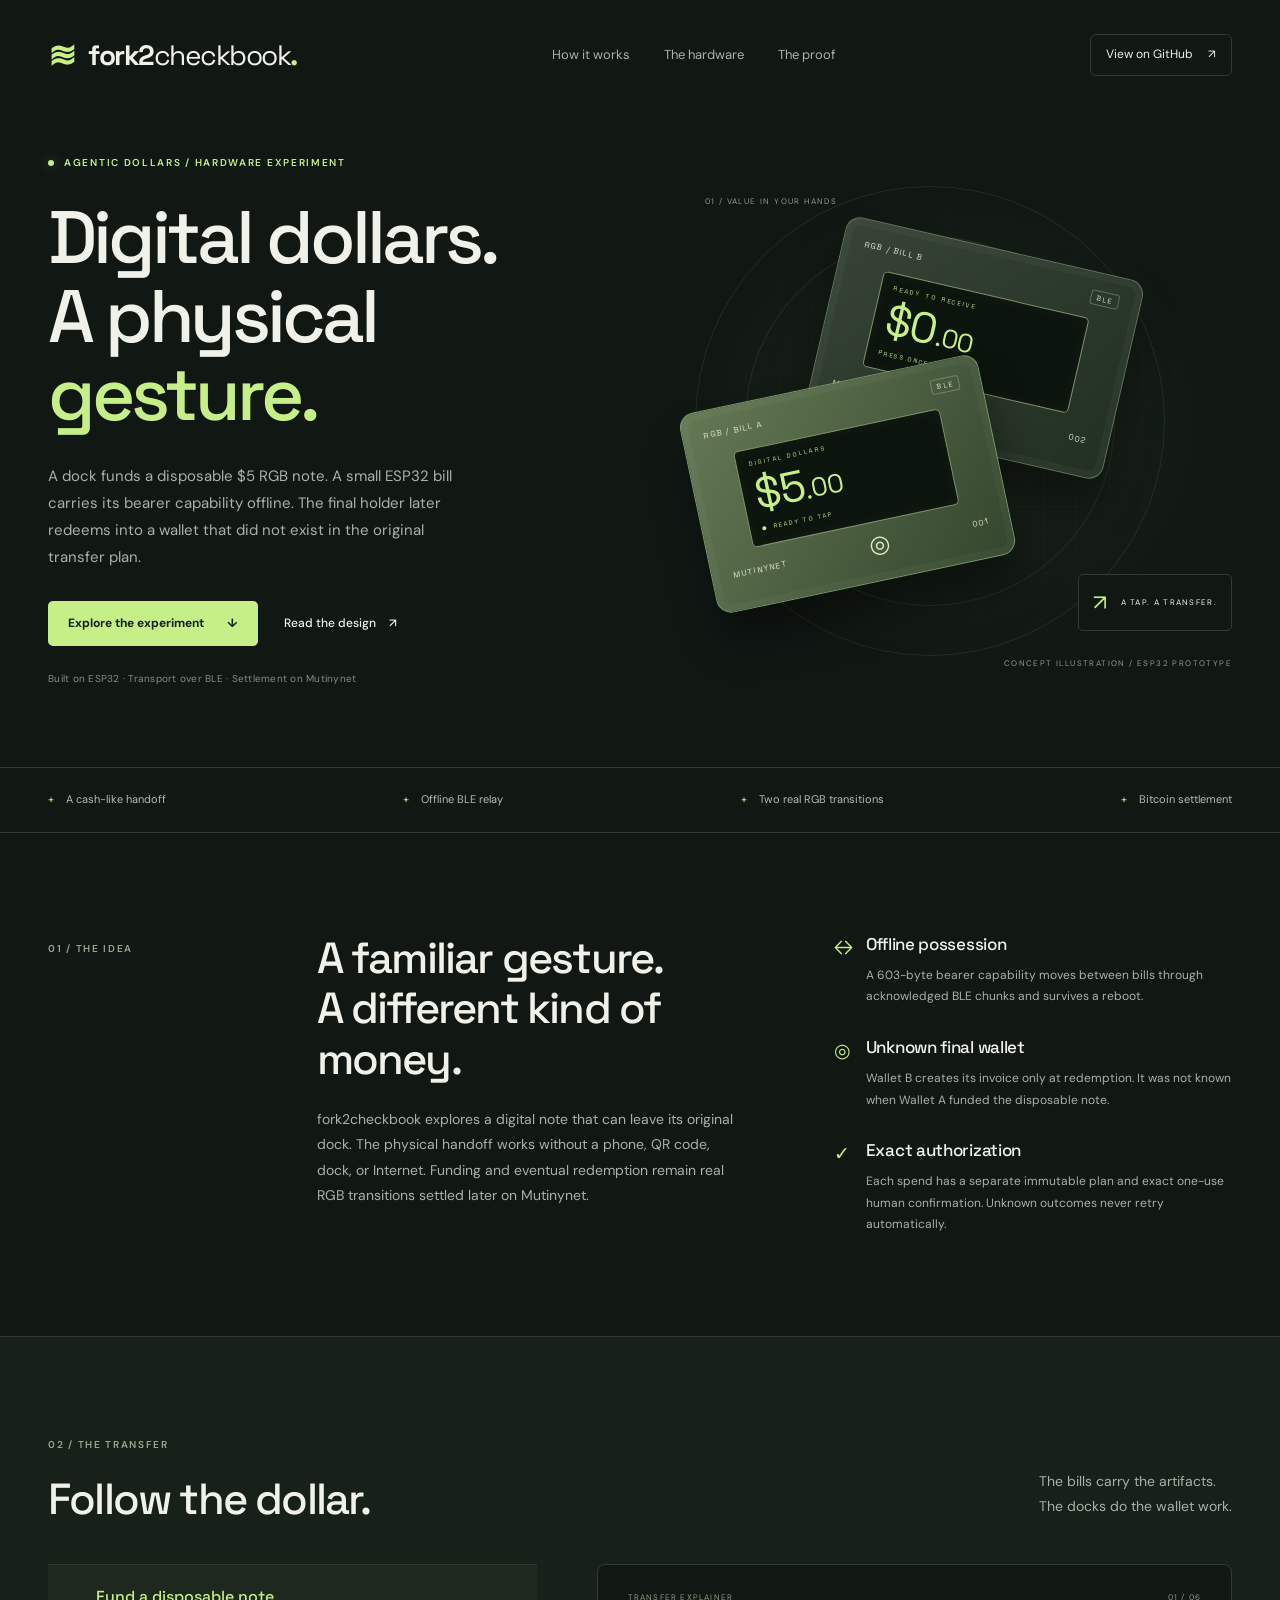
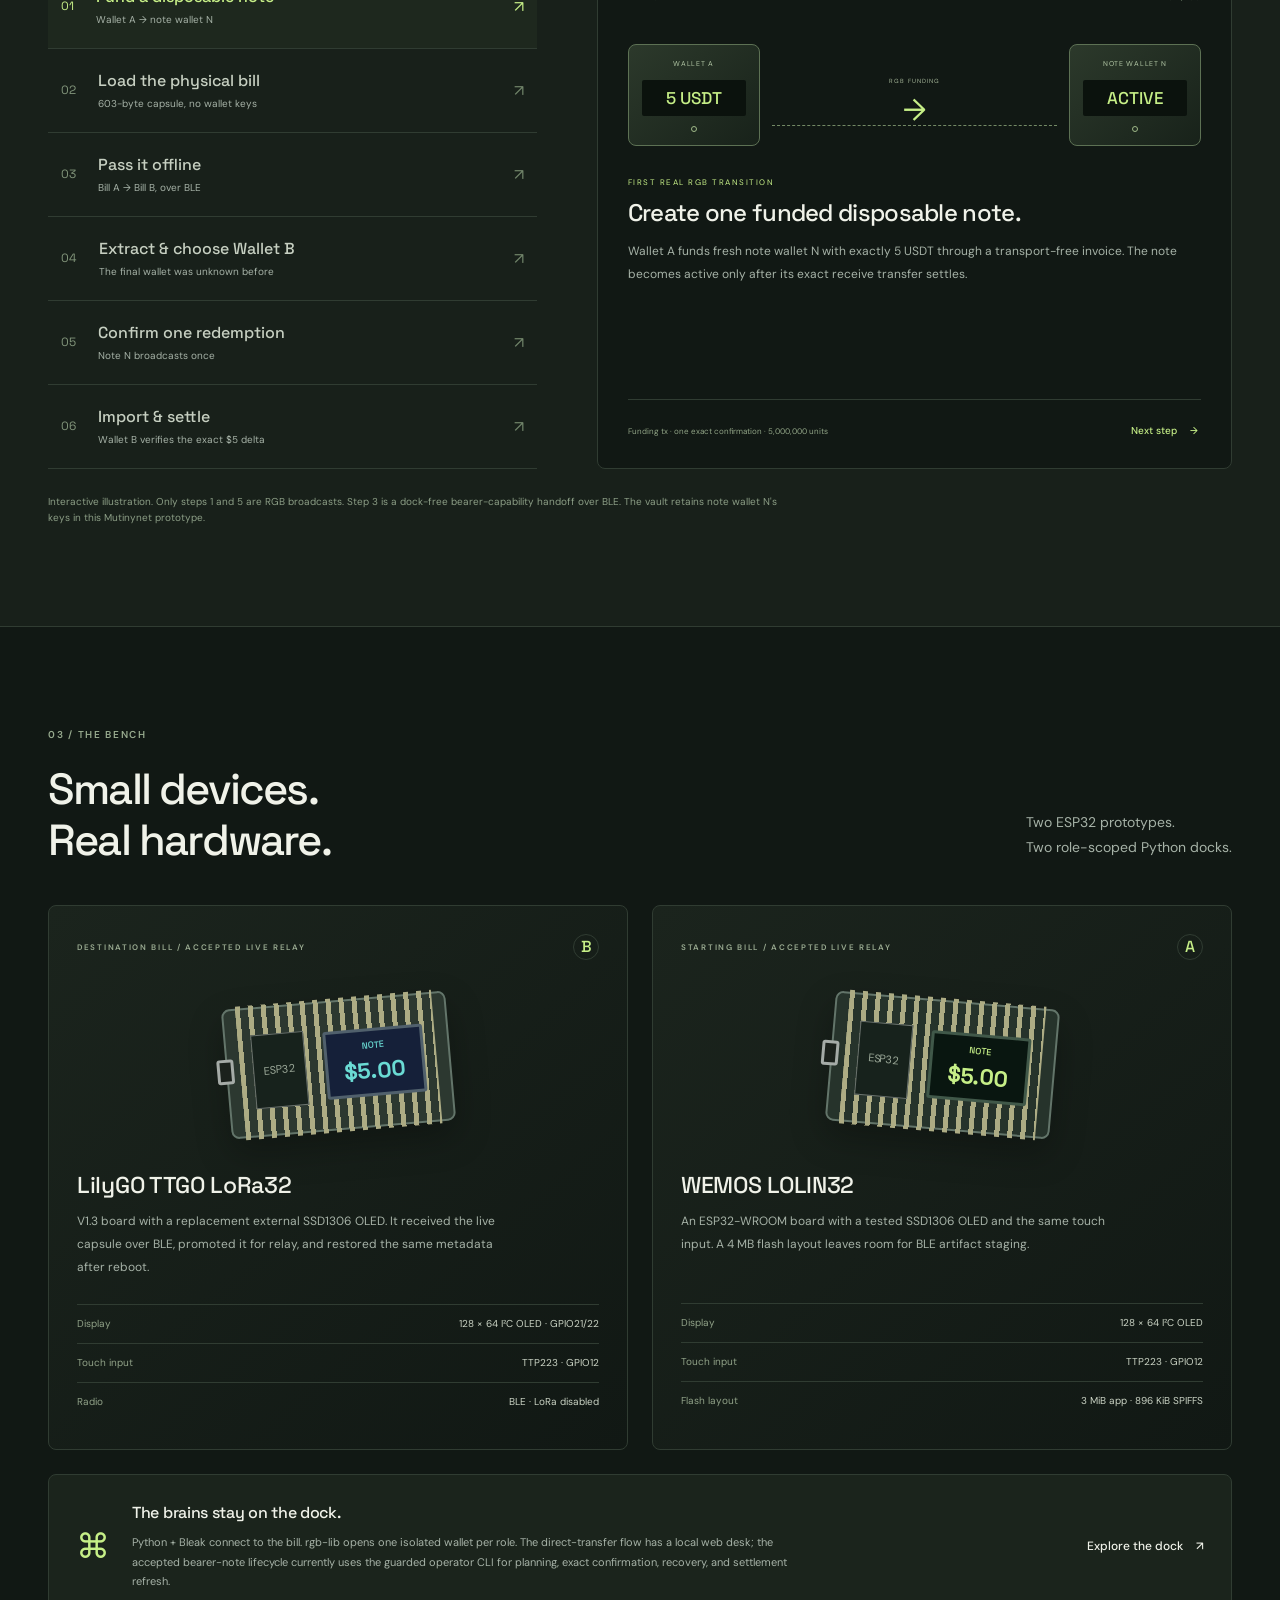
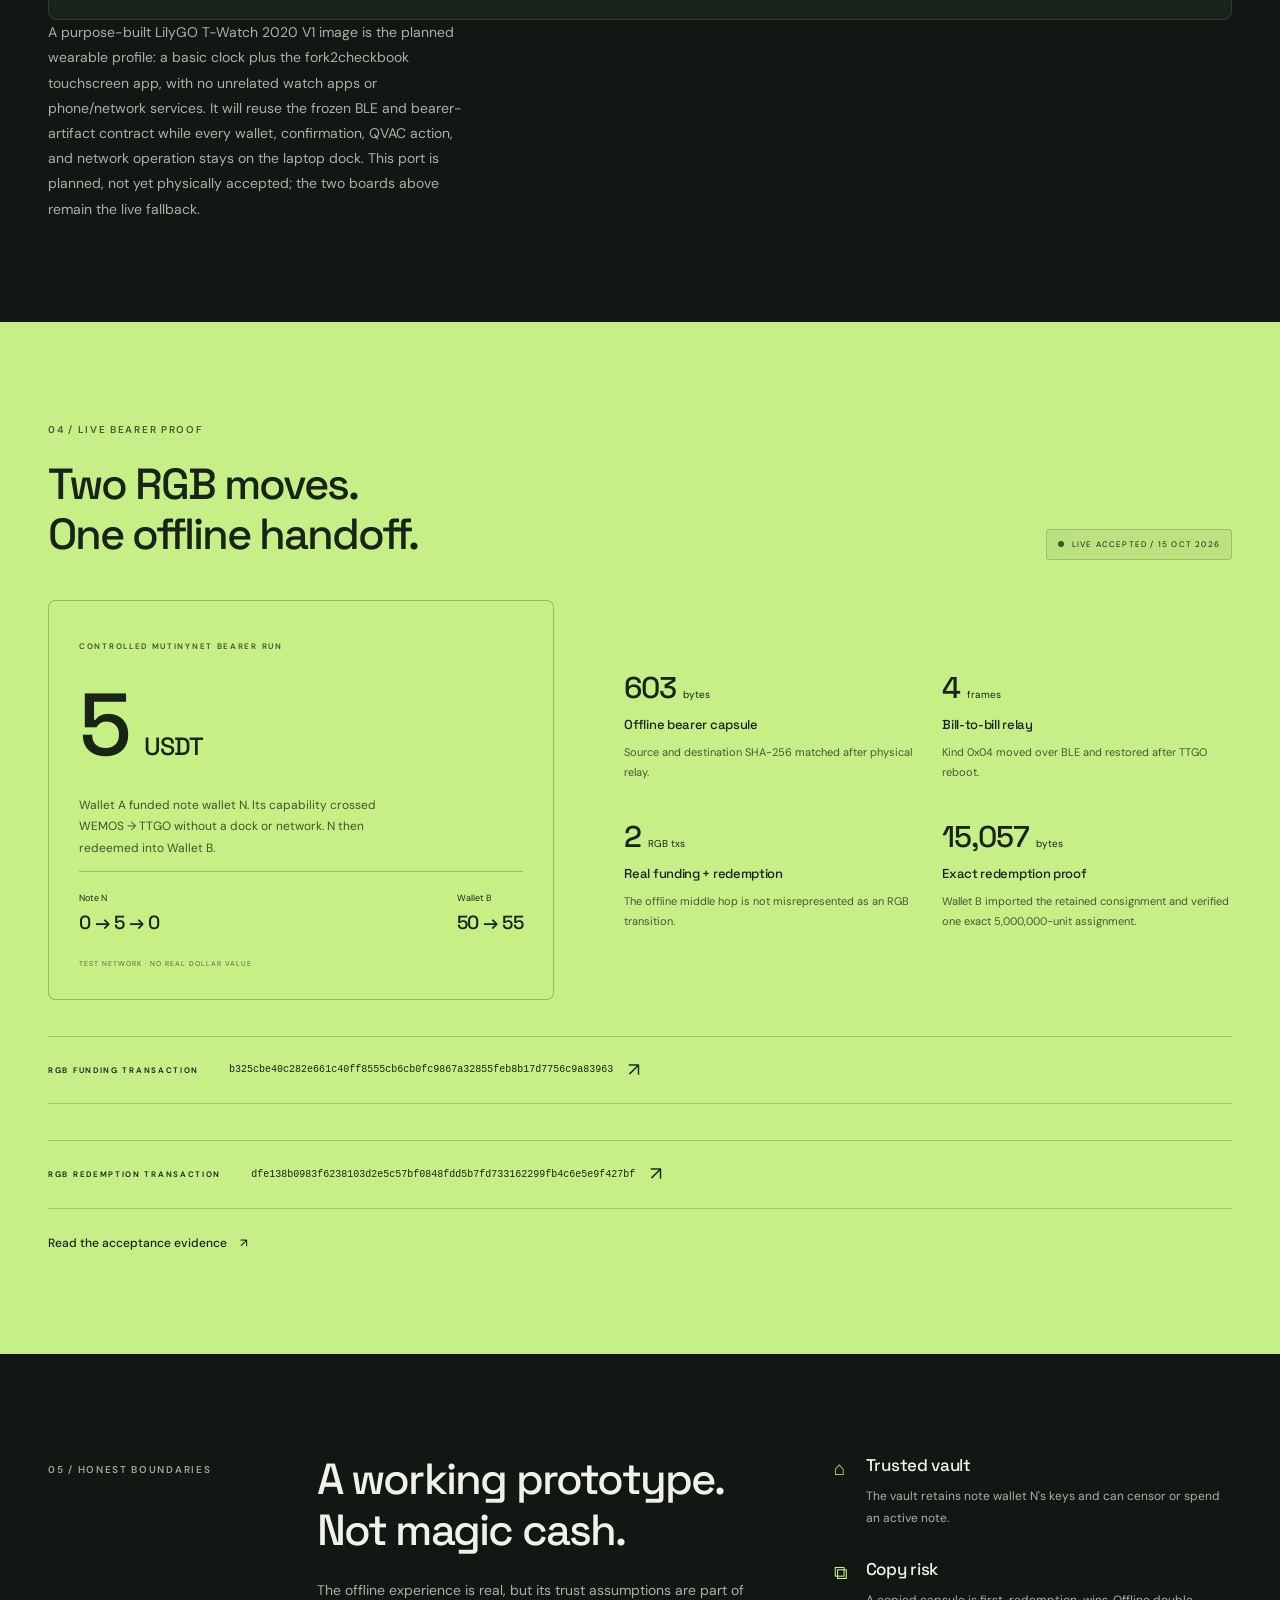
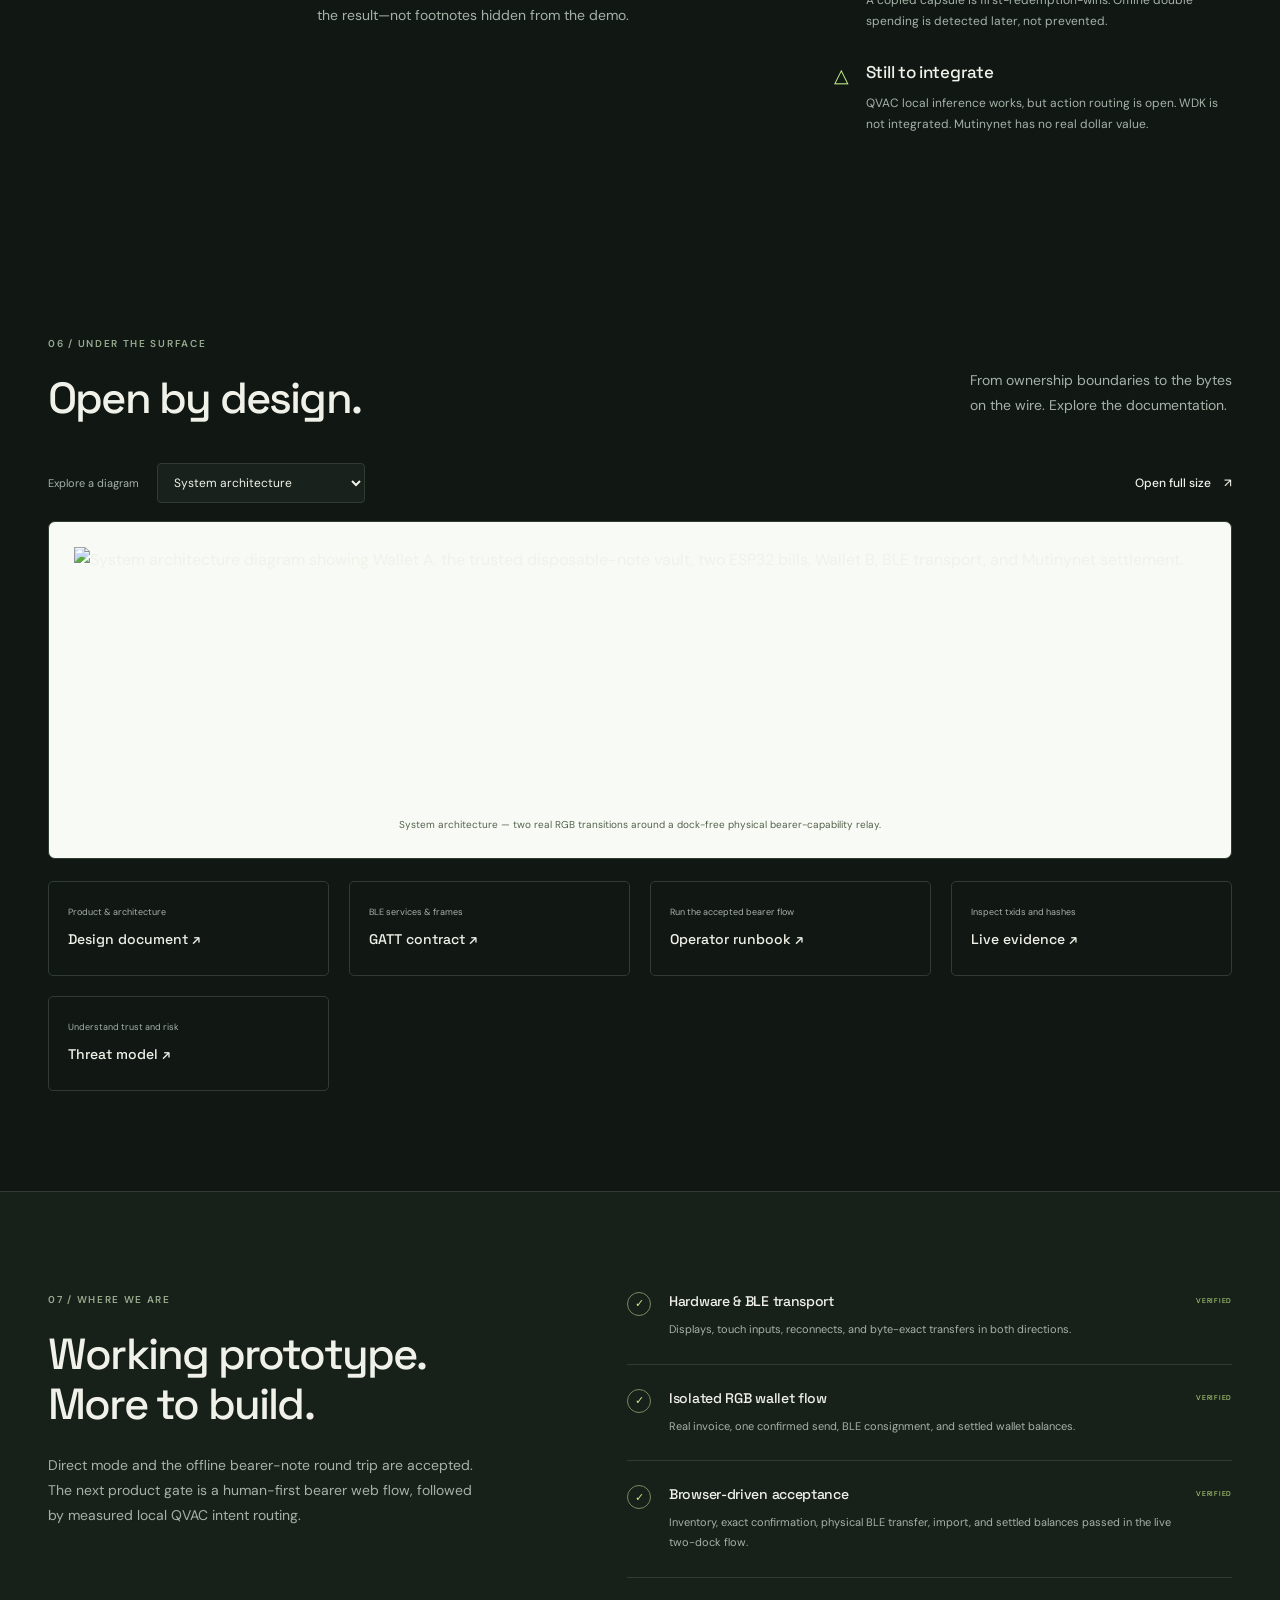
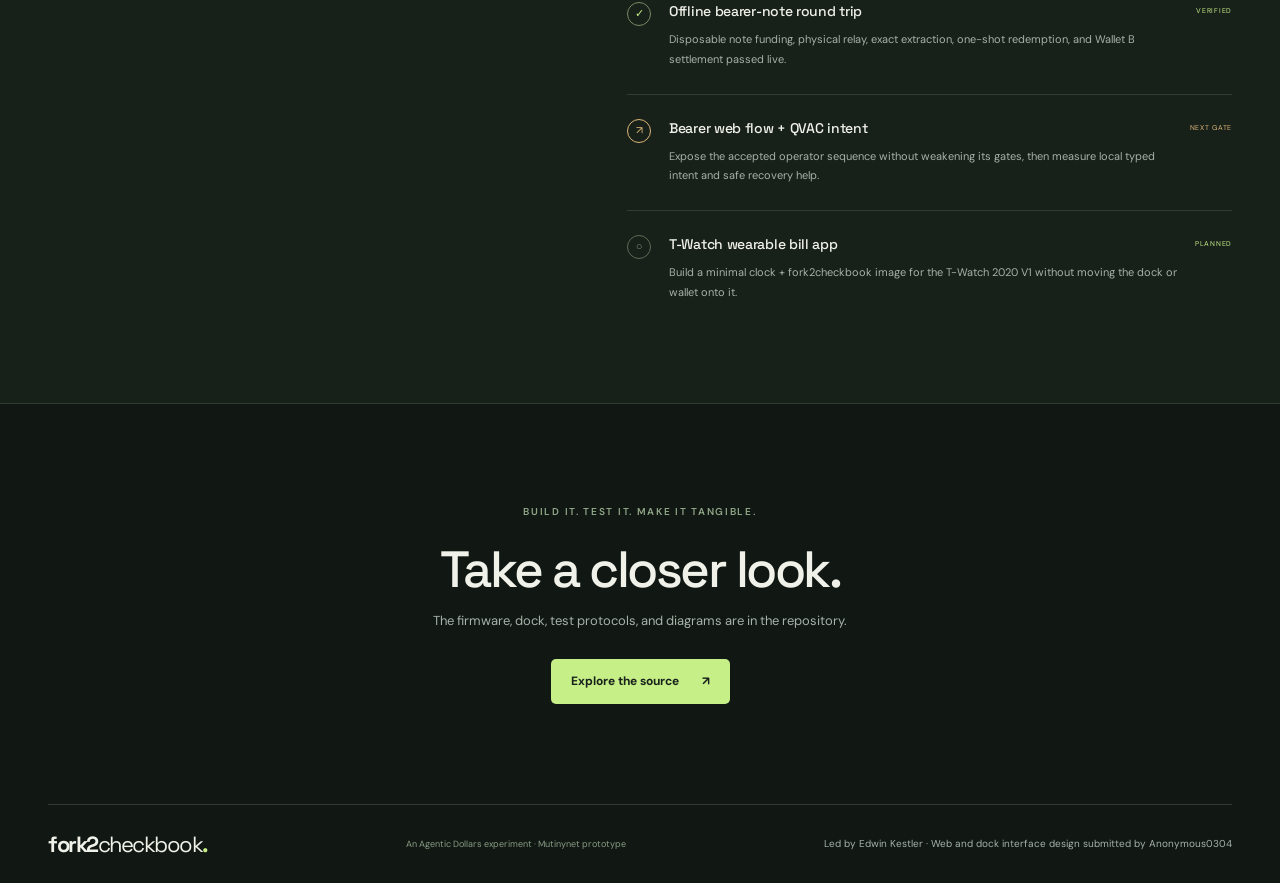
==== commit f40d2f5f: "Rebrand project as fork2checkbook" ====
--- a/site/index.html
+++ b/site/index.html
@@ -6,18 +6,18 @@
     <meta name="theme-color" content="#111814" />
     <meta
       name="description"
-      content="RGB cash bill: a verified Mutinynet prototype that funds a disposable RGB note, relays its bearer capability offline between ESP32 bills, and redeems into a later-selected wallet."
+      content="fork2checkbook: a verified Mutinynet prototype that funds a disposable RGB note, relays its bearer capability offline between ESP32 bills, and redeems into a later-selected wallet."
     />
     <meta property="og:type" content="website" />
     <meta
       property="og:title"
-      content="RGB cash bill — Digital dollars. A physical gesture."
+      content="fork2checkbook — Digital dollars. A physical gesture."
     />
     <meta
       property="og:description"
       content="Two real RGB transitions around a dock-free BLE handoff. Explore the verified ESP32 bearer-note prototype, evidence, and honest trust boundaries."
     />
-    <title>RGB cash bill — Digital dollars. A physical gesture.</title>
+    <title>fork2checkbook — Digital dollars. A physical gesture.</title>
     <link rel="icon" href="assets/favicon.svg" type="image/svg+xml" />
     <link rel="stylesheet" href="styles.css" />
     <script src="app.js" defer></script>
@@ -25,10 +25,10 @@
   <body>
     <a class="skip-link" href="#main">Skip to content</a>
     <header class="header wrap">
-      <a class="wordmark" href="#" aria-label="RGB cash bill home"
-        ><span class="brand-icon" aria-hidden="true">≋</span> rgb<span
+      <a class="wordmark" href="#" aria-label="fork2checkbook home"
+        ><span class="brand-icon" aria-hidden="true">≋</span> fork2<span
           class="wordmark-light"
-          >bill</span
+          >checkbook</span
         ><span class="wordmark-dot">.</span></a
       >
       <nav aria-label="Main navigation">
@@ -132,7 +132,7 @@
             A familiar gesture.<br />A different kind of money.
           </h2>
           <p class="section-copy">
-            RGB cash bill explores a digital note that can leave its original
+            fork2checkbook explores a digital note that can leave its original
             dock. The physical handoff works without a phone, QR code, dock, or
             Internet. Funding and eventual redemption remain real RGB
             transitions settled later on Mutinynet.
@@ -433,6 +433,15 @@
             >Explore the dock <span aria-hidden="true">↗</span></a
           >
         </div>
+        <p class="section-copy">
+          A purpose-built LilyGO T-Watch 2020 V1 image is the planned wearable
+          profile: a basic clock plus the fork2checkbook touchscreen app, with no
+          unrelated watch apps or phone/network services. It will reuse the
+          frozen BLE and bearer-artifact contract while every wallet,
+          confirmation, QVAC action, and network operation stays on the laptop
+          dock. This port is planned, not yet physically accepted; the two
+          boards above remain the live fallback.
+        </p>
       </section>
 
       <section id="proof" class="proof-section section">
@@ -689,6 +698,17 @@
               </div>
               <span class="status-label current">NEXT GATE</span>
             </li>
+            <li>
+              <span class="roadmap-dot future" aria-hidden="true">○</span>
+              <div>
+                <h3>T-Watch wearable bill app</h3>
+                <p>
+                  Build a minimal clock + fork2checkbook image for the T-Watch 2020
+                  V1 without moving the dock or wallet onto it.
+                </p>
+              </div>
+              <span class="status-label">PLANNED</span>
+            </li>
           </ol>
         </div>
       </section>
@@ -707,13 +727,16 @@
     </main>
     <footer class="wrap footer">
       <a class="wordmark" href="#"
-        >rgb<span class="wordmark-light">bill</span
+        >fork2<span class="wordmark-light">checkbook</span
         ><span class="wordmark-dot">.</span></a
       >
       <p>An Agentic Dollars experiment · Mutinynet prototype</p>
-      <a href="https://github.com/EdwinKestler"
-        >Built by Edwin Kestler <span aria-hidden="true">↗</span></a
-      >
+      <p>
+        Led by
+        <a href="https://github.com/EdwinKestler">Edwin Kestler</a> · Web and
+        dock interface design submitted by
+        <a href="https://github.com/creatorofsomethingthatisgood">Anonymous0304</a>
+      </p>
     </footer>
   </body>
 </html>
--- a/site/styles.css
+++ b/site/styles.css
@@ -1071,7 +1071,7 @@
   color: #899c83;
   margin: 0;
 }
-.footer > a:last-child {
+.footer > p:last-child {
   font-size: 10px;
   color: var(--muted);
 }
@@ -1265,7 +1265,7 @@
   .footer > p {
     margin-left: auto;
   }
-  .footer > a:last-child {
+  .footer > p:last-child {
     margin-left: auto;
   }
   .doc-links {
@@ -1287,11 +1287,12 @@
     gap: 15px;
   }
   .header .wordmark {
+    font-size: 19px;
+    letter-spacing: -1px;
+  }
+  .brand-icon {
     font-size: 25px;
-  }
-  .brand-icon {
-    font-size: 29px;
-    margin-right: 8px;
+    margin-right: 6px;
   }
   .header nav {
     display: none;
@@ -1576,7 +1577,7 @@
   .footer > p {
     font-size: 8px;
   }
-  .footer > a:last-child {
+  .footer > p:last-child {
     font-size: 9px;
   }
 }
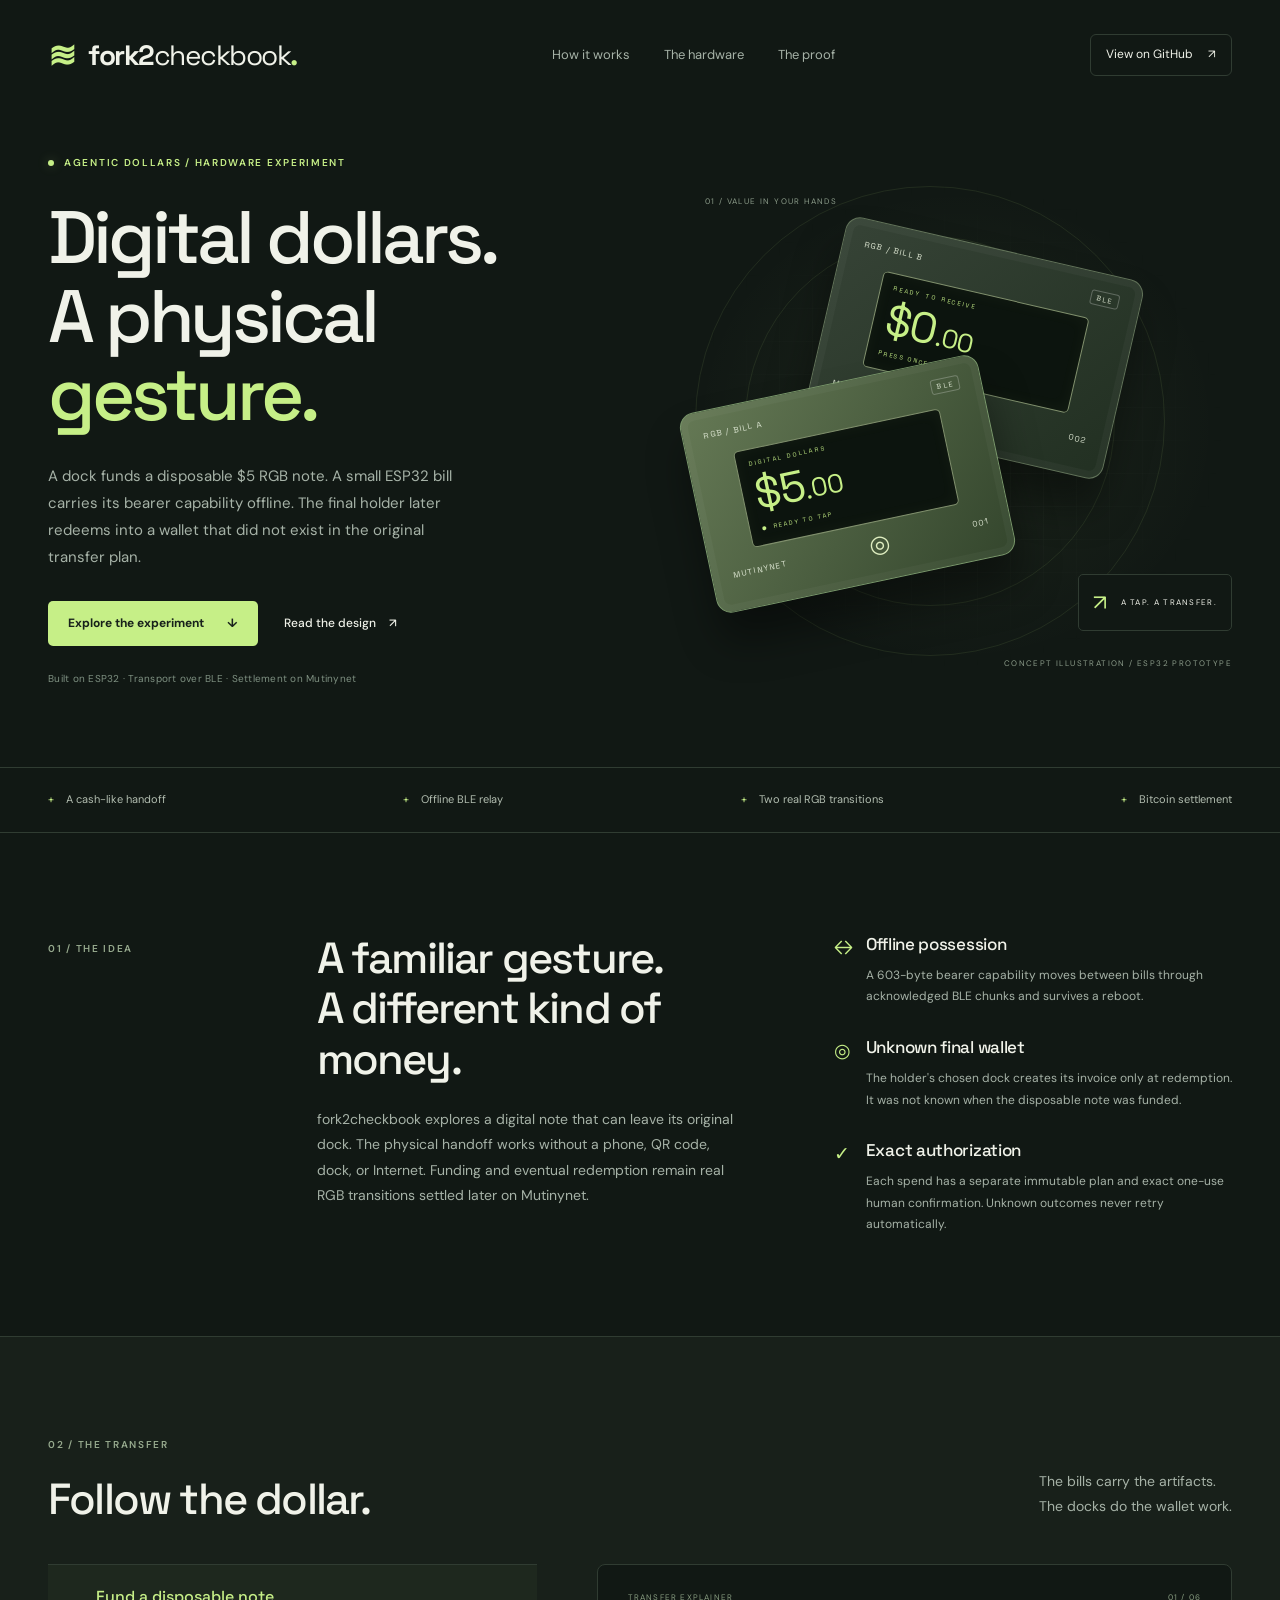
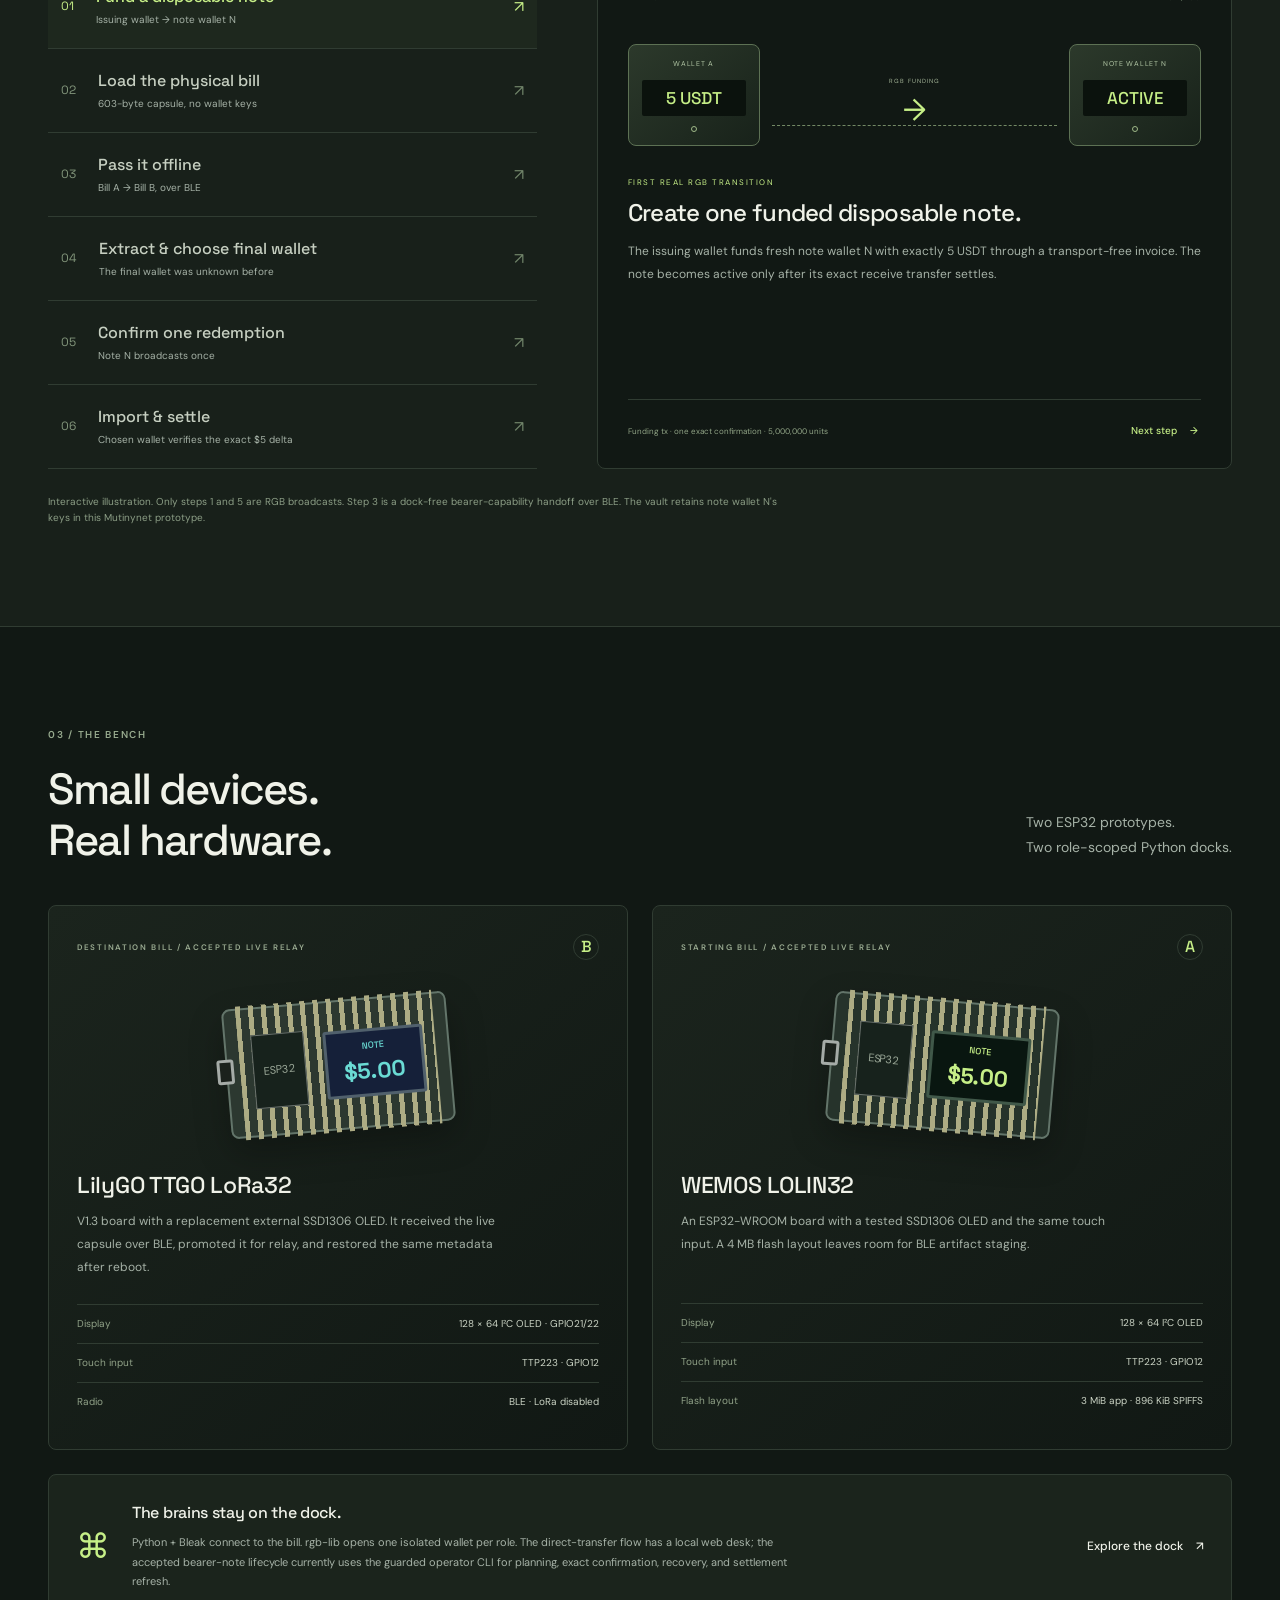
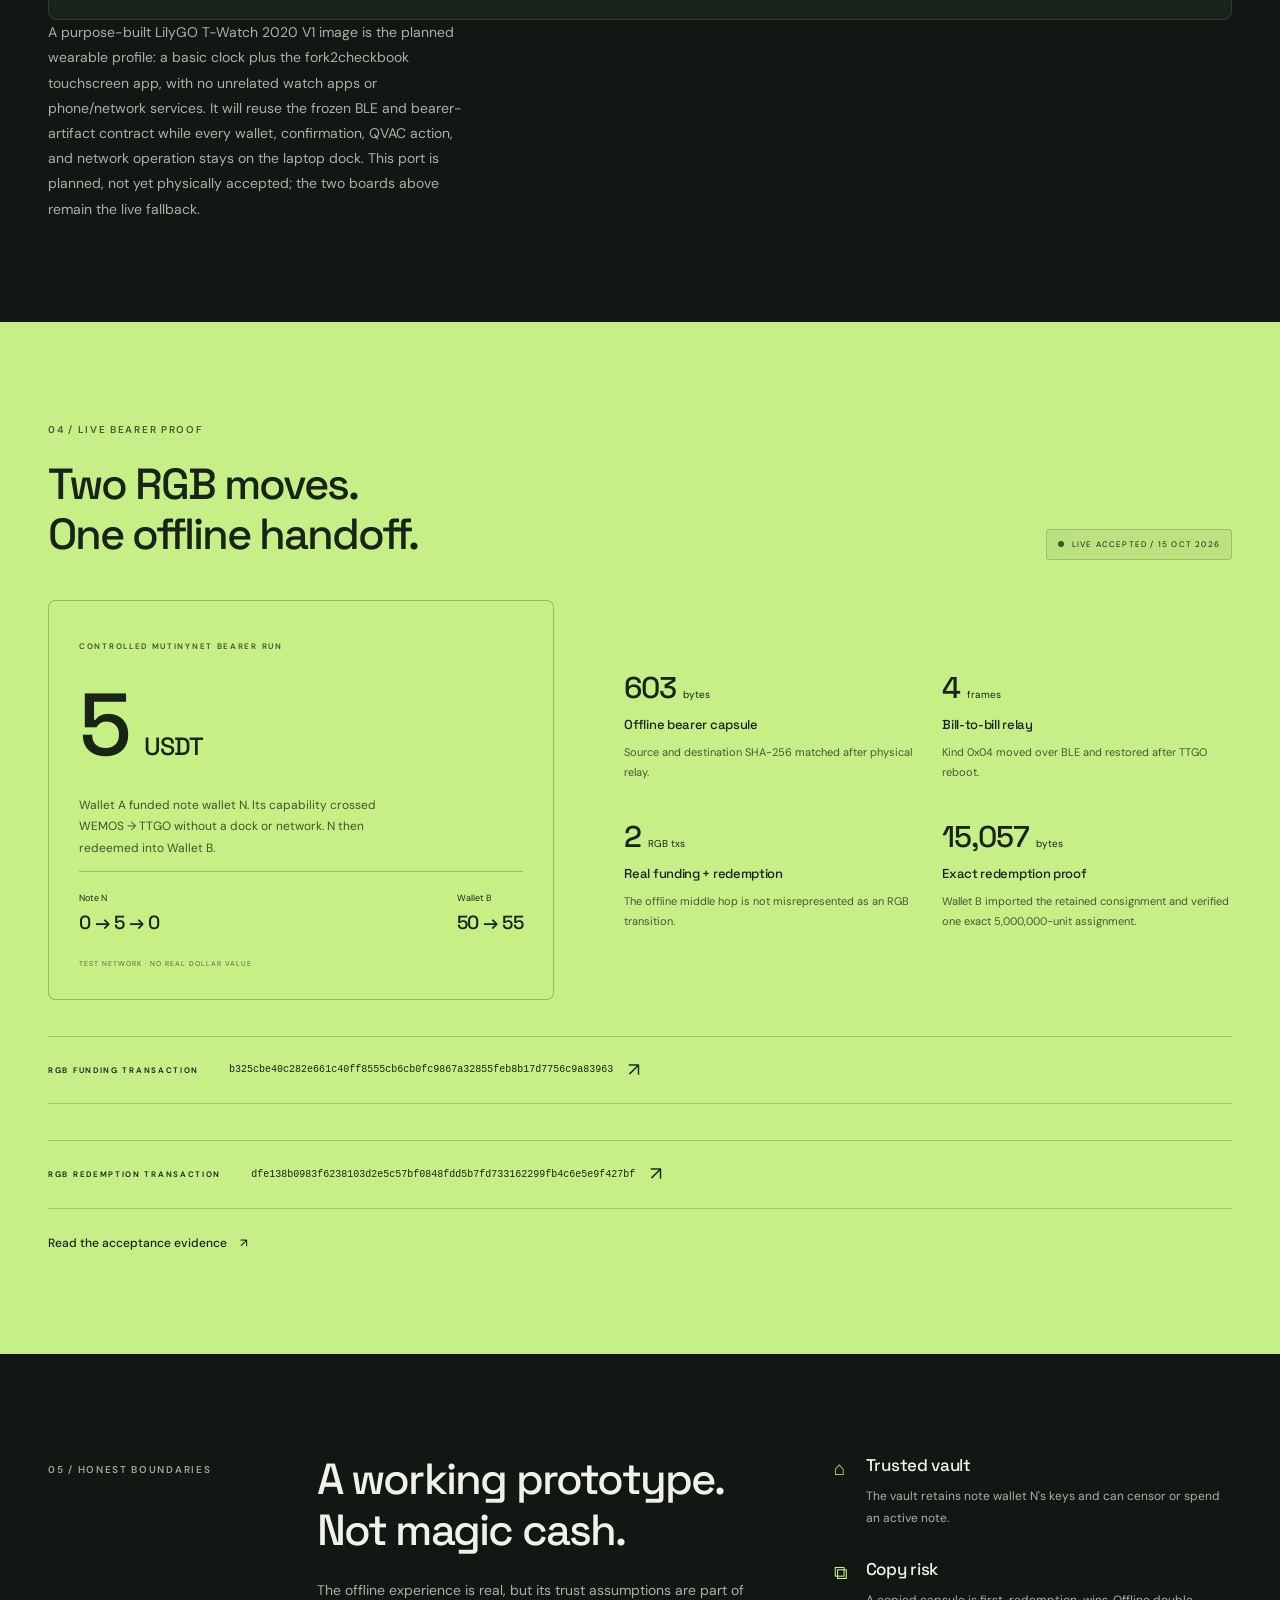
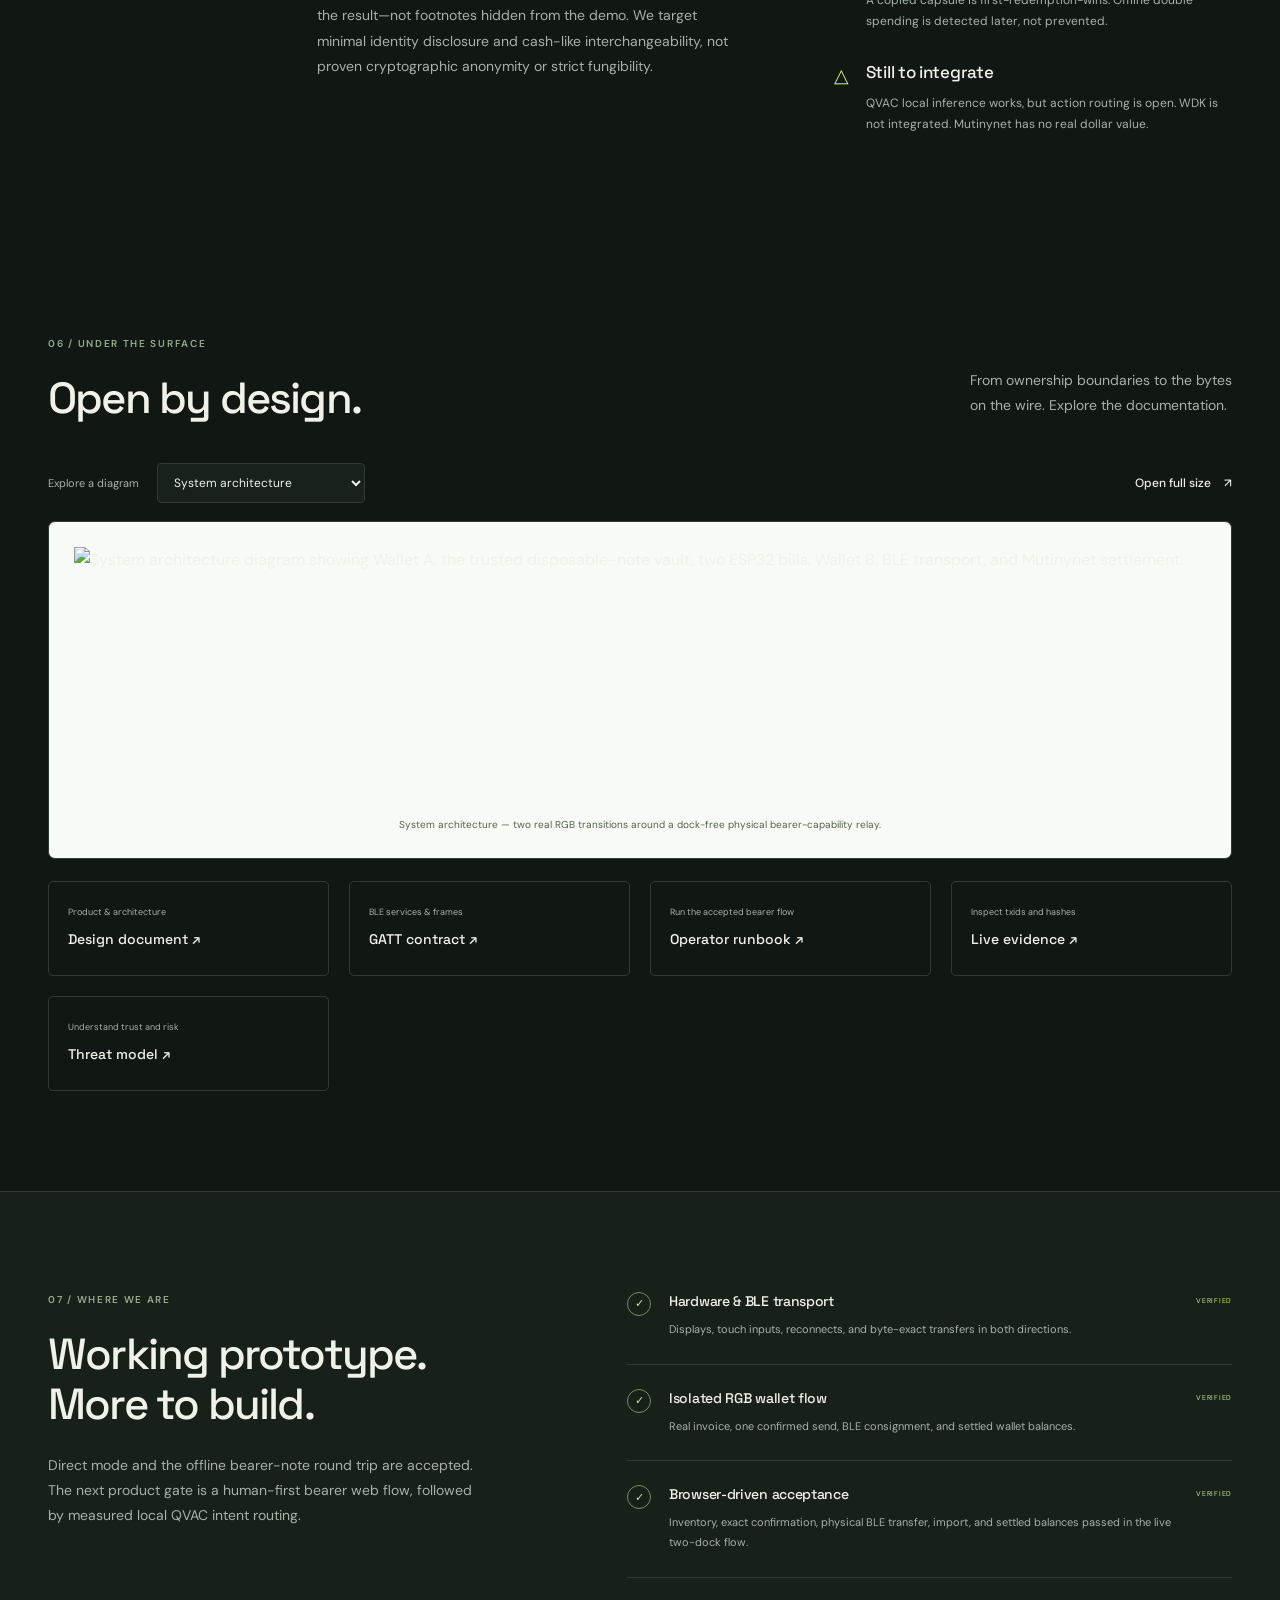
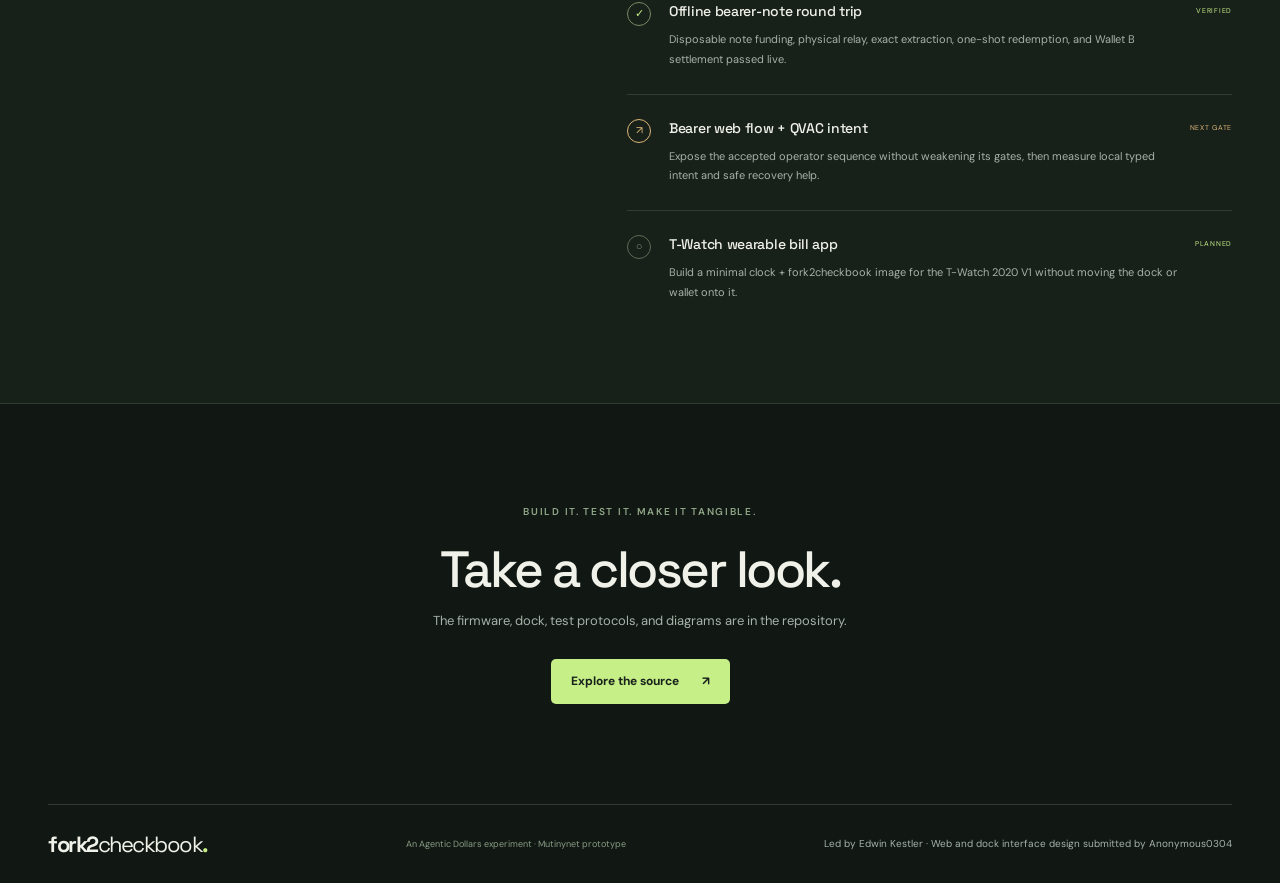
==== commit 99cafa96: "Ship offline RGB bearer-note web flow" ====
--- a/site/index.html
+++ b/site/index.html
@@ -36,7 +36,7 @@
         <a href="#hardware">The hardware</a>
         <a href="#proof">The proof</a>
       </nav>
-      <a class="repo-link" href="https://github.com/EdwinKestler/bill"
+      <a class="repo-link" href="https://github.com/fork2checkbook/fork2checkbook"
         >View on GitHub <span aria-hidden="true">↗</span></a
       >
     </header>
@@ -61,7 +61,7 @@
               >Explore the experiment <span aria-hidden="true">↓</span></a
             ><a
               class="text-link"
-              href="https://github.com/EdwinKestler/bill/blob/main/docs/DESIGN.md"
+              href="https://github.com/fork2checkbook/fork2checkbook/blob/main/docs/DESIGN.md"
               >Read the design <span aria-hidden="true">↗</span></a
             >
           </div>
@@ -151,8 +151,8 @@
             <span class="detail-symbol" aria-hidden="true">◎</span>
             <h3>Unknown final wallet</h3>
             <p>
-              Wallet B creates its invoice only at redemption. It was not known
-              when Wallet A funded the disposable note.
+              The holder's chosen dock creates its invoice only at redemption.
+              It was not known when the disposable note was funded.
             </p>
           </article>
           <article>
@@ -200,7 +200,7 @@
                 <span class="step-number">01</span
                 ><span
                   ><strong>Fund a disposable note</strong
-                  ><small>Wallet A → note wallet N</small></span
+                  ><small>Issuing wallet → note wallet N</small></span
                 ><span class="step-arrow" aria-hidden="true">↗</span>
               </button>
               <button
@@ -244,7 +244,7 @@
               >
                 <span class="step-number">04</span
                 ><span
-                  ><strong>Extract &amp; choose Wallet B</strong
+                  ><strong>Extract &amp; choose final wallet</strong
                   ><small>The final wallet was unknown before</small></span
                 ><span class="step-arrow" aria-hidden="true">↗</span>
               </button>
@@ -275,7 +275,7 @@
                 <span class="step-number">06</span
                 ><span
                   ><strong>Import &amp; settle</strong
-                  ><small>Wallet B verifies the exact $5 delta</small></span
+                  ><small>Chosen wallet verifies the exact $5 delta</small></span
                 ><span class="step-arrow" aria-hidden="true">↗</span>
               </button>
             </div>
@@ -307,8 +307,8 @@
               <p id="flow-tag" class="panel-tag">FIRST REAL RGB TRANSITION</p>
               <h3 id="flow-subtitle">Create one funded disposable note.</h3>
               <p id="flow-description">
-                Wallet A funds fresh note wallet N with exactly 5 USDT through
-                a transport-free invoice. The note becomes active only after
+                The issuing wallet funds fresh note wallet N with exactly 5
+                USDT through a transport-free invoice. The note becomes active only after
                 its exact receive transfer settles.
               </p>
               <div class="panel-footer">
@@ -328,7 +328,7 @@
           <noscript
             ><p class="flow-note">
               The six steps are: fund note N; load the capsule; pass it offline;
-              extract it and choose Wallet B; confirm one redemption; import
+              extract it and choose the final wallet; confirm one redemption; import
               and settle the exact $5 assignment. Enable JavaScript to explore
               each step.
             </p></noscript
@@ -429,7 +429,7 @@
           </div>
           <a
             class="text-link"
-            href="https://github.com/EdwinKestler/bill/tree/main/web"
+            href="https://github.com/fork2checkbook/fork2checkbook/tree/main/web"
             >Explore the dock <span aria-hidden="true">↗</span></a
           >
         </div>
@@ -518,7 +518,7 @@
           </div>
           <a
             class="text-link"
-            href="https://github.com/EdwinKestler/bill/blob/main/docs/LIVE-EVIDENCE.md"
+            href="https://github.com/fork2checkbook/fork2checkbook/blob/main/docs/LIVE-EVIDENCE.md"
             >Read the acceptance evidence <span aria-hidden="true">↗</span></a
           >
         </div>
@@ -530,7 +530,9 @@
           <h2 id="limits-title">A working prototype.<br />Not magic cash.</h2>
           <p class="section-copy">
             The offline experience is real, but its trust assumptions are part
-            of the result—not footnotes hidden from the demo.
+            of the result—not footnotes hidden from the demo. We target minimal
+            identity disclosure and cash-like interchangeability, not proven
+            cryptographic anonymity or strict fungibility.
           </p>
         </div>
         <div class="intro-details">
@@ -613,19 +615,19 @@
         </figure>
         <div class="doc-links">
           <a
-            href="https://github.com/EdwinKestler/bill/blob/main/docs/DESIGN.md"
+            href="https://github.com/fork2checkbook/fork2checkbook/blob/main/docs/DESIGN.md"
             ><span>Product &amp; architecture</span><b>Design document ↗</b></a
           ><a
-            href="https://github.com/EdwinKestler/bill/blob/main/docs/PROTOCOL.md"
+            href="https://github.com/fork2checkbook/fork2checkbook/blob/main/docs/PROTOCOL.md"
             ><span>BLE services &amp; frames</span><b>GATT contract ↗</b></a
           ><a
-            href="https://github.com/EdwinKestler/bill/blob/main/docs/OFFLINE-BEARER-RUNBOOK.md"
+            href="https://github.com/fork2checkbook/fork2checkbook/blob/main/docs/OFFLINE-BEARER-RUNBOOK.md"
             ><span>Run the accepted bearer flow</span><b>Operator runbook ↗</b></a
           ><a
-            href="https://github.com/EdwinKestler/bill/blob/main/docs/LIVE-EVIDENCE.md"
+            href="https://github.com/fork2checkbook/fork2checkbook/blob/main/docs/LIVE-EVIDENCE.md"
             ><span>Inspect txids and hashes</span><b>Live evidence ↗</b></a
           ><a
-            href="https://github.com/EdwinKestler/bill/blob/main/docs/THREAT-MODEL.md"
+            href="https://github.com/fork2checkbook/fork2checkbook/blob/main/docs/THREAT-MODEL.md"
             ><span>Understand trust and risk</span><b>Threat model ↗</b></a
           >
         </div>
@@ -720,7 +722,7 @@
           The firmware, dock, test protocols, and diagrams are in the
           repository.
         </p>
-        <a class="button primary" href="https://github.com/EdwinKestler/bill"
+        <a class="button primary" href="https://github.com/fork2checkbook/fork2checkbook"
           >Explore the source <span aria-hidden="true">↗</span></a
         >
       </section>
